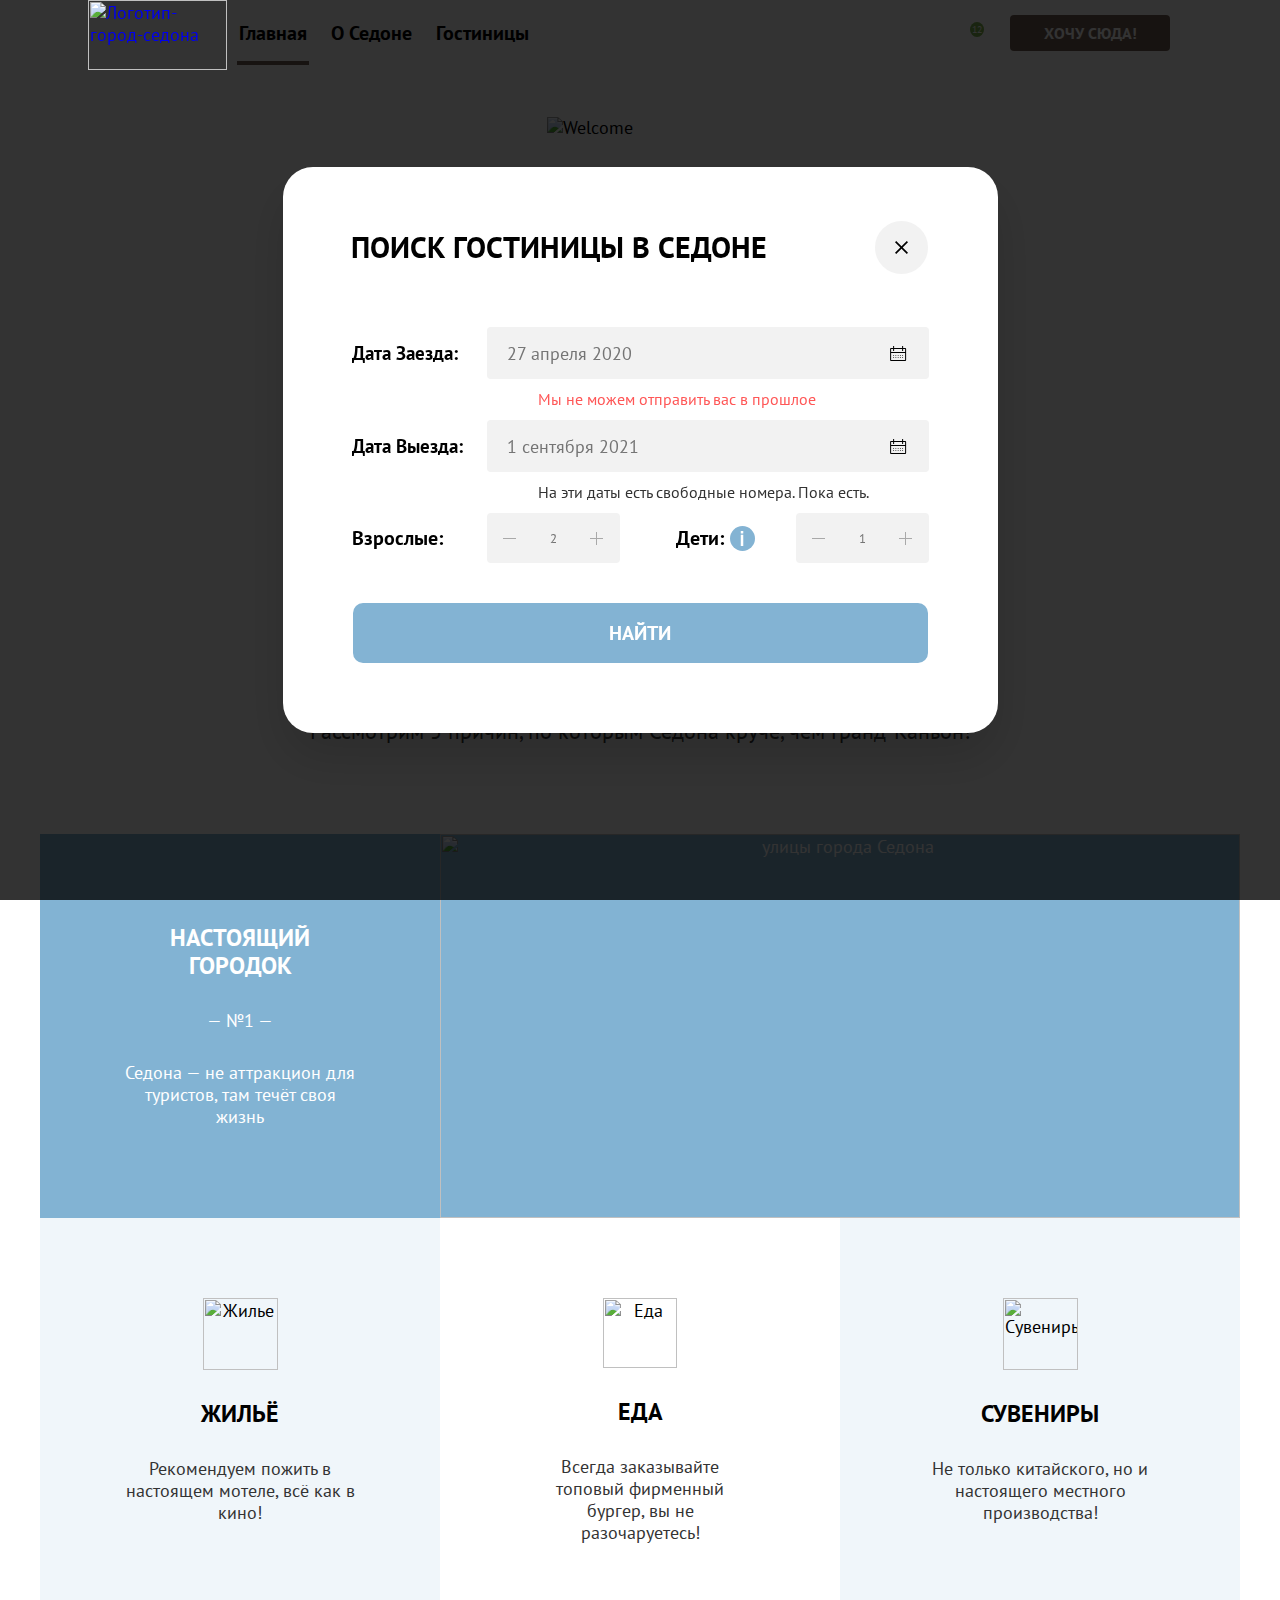
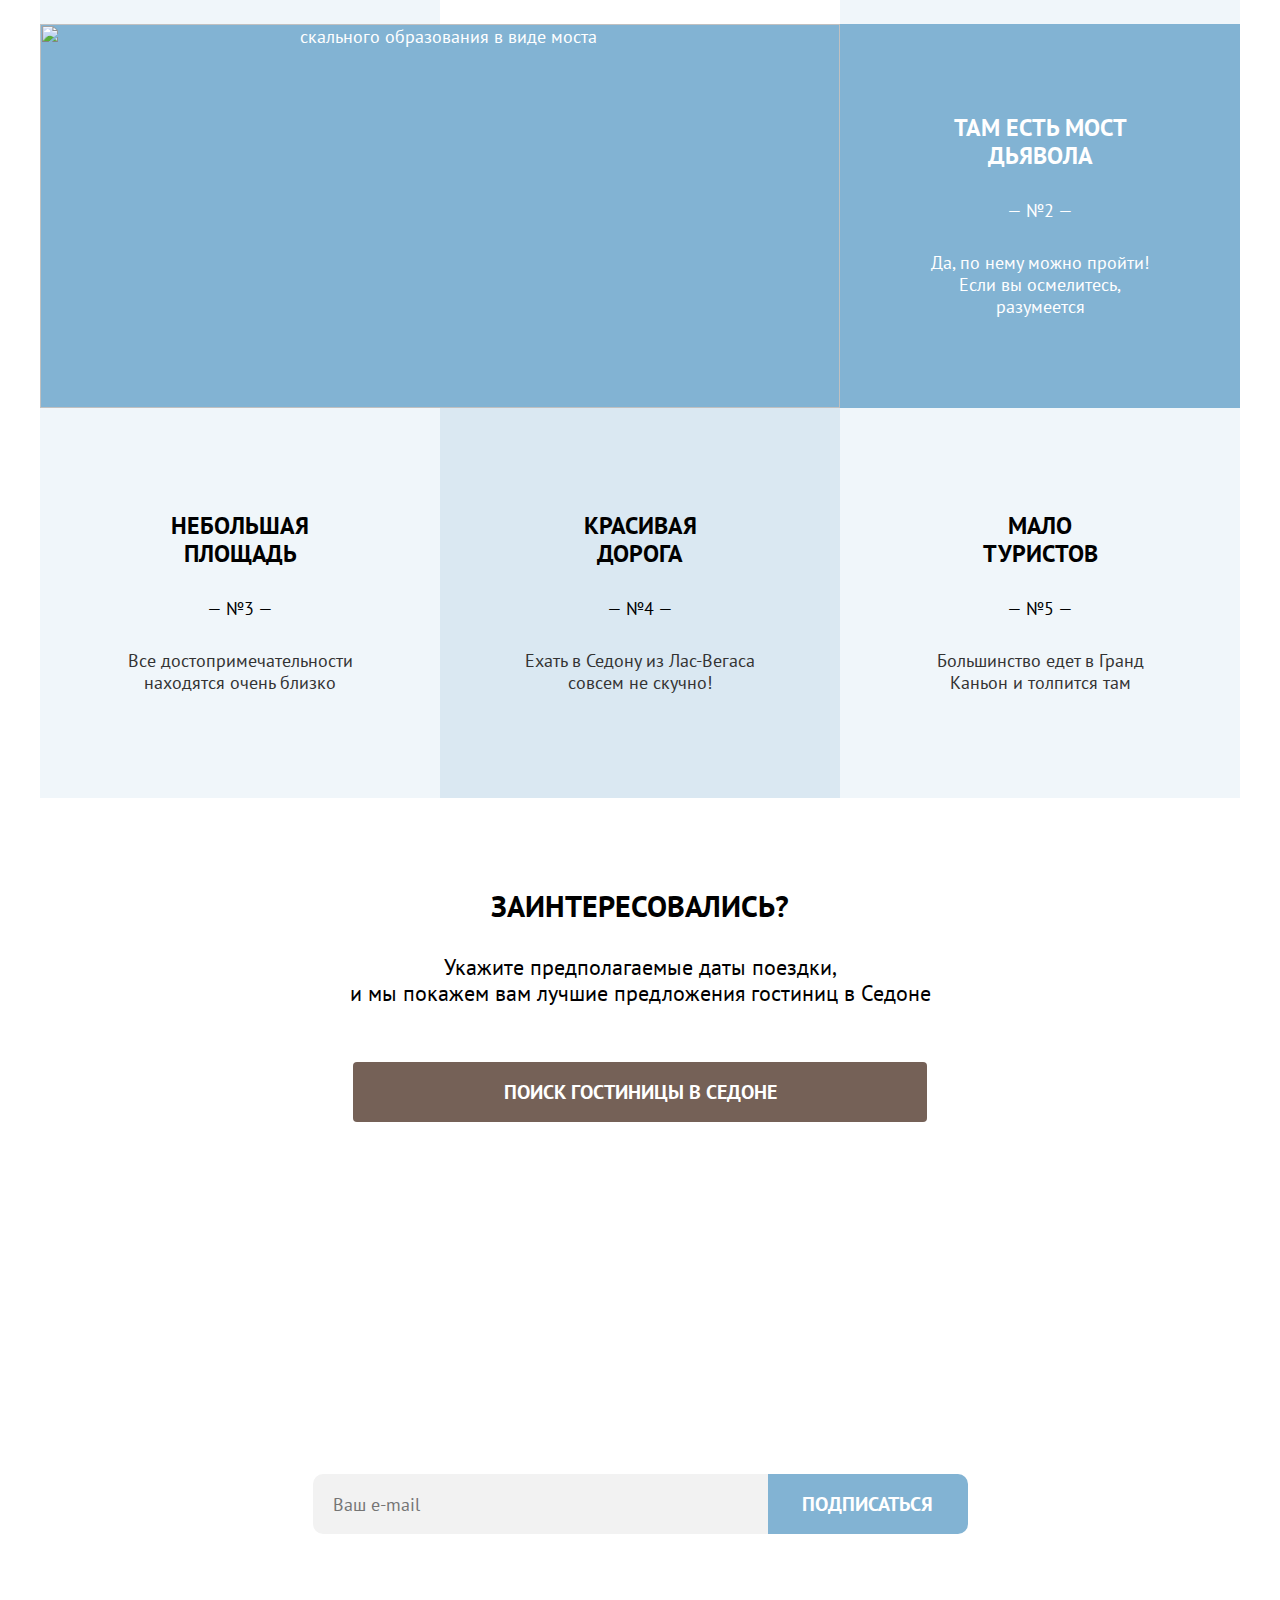
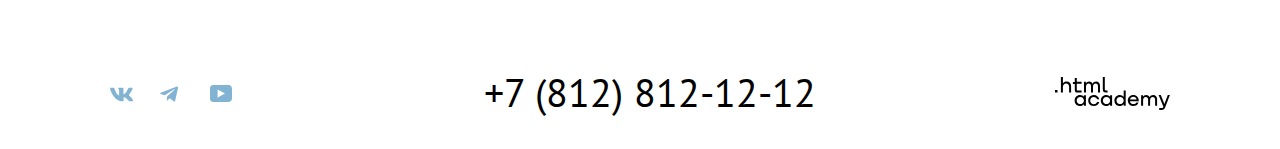
==== index.html @ 409d8d16 "moadal window" ====
<!DOCTYPE html>
<html lang="ru">

<head>
  <meta charset="utf-8">
  <title>HTML Academy: Седона</title>
  <link rel="stylesheet" href="styles/styles.css">
</head>

<body>

  <!--Шапка-->
  <header class="page-header">

    <!--Навигация-->
    <nav class="navigation">
      <div class="navigation-logo">
        <a href="index.html">
          <span class="visually-hidden">
            логотип-ссылка-на-главную
          </span>

          <!--Лого-->
          <img class="header-logo" src="images/header/logo.svg" title="Логотип-город-седона" width="139" height="70">
        </a>
      </div>
      <ul class="navigation-list">
        <li class="navigation-item">
          <a class="navigation-link navigation-link-current" href="index.html">Главная</a>
        </li>
        <li class="navigation-item">
          <a class="navigation-link" href="about.html">О Седоне</a>
        </li>
        <li class="navigation-item">
          <a class="navigation-link" href="catalog.html">Гостиницы</a>
        </li>
      </ul>
      <ul class="navigation-list navigation-user">
        <li class="navigation-item">
          <a class="navigation-link" href="#">
            <span class=" visually-hidden">Поиск</span>
          </a>
        </li>
        <li class="navigation-item">
          <a class="navigation-link" href="#">
            <span class=" visually-hidden">
              Отзыв
            </span>
            <span class="link-favorite-amount">
              12
            </span>
          </a>

        </li>
        <li>
          <a class="button button-navigation" href="#">Хочу сюда!</a>
        </li>
      </ul>
    </nav>
  </header>

  <main class="main-index main-container ">
    <div class="page-container">
      <!--Херо-->
      <div class="index-background" width="1200" height="485">

        <!--Главный заголовок-->
        <h1 class="visually-hidden">Город Седона</h1>

        <img class="main-welcome" src="images/main/hero/welcome.svg" alt="Welcome" width="187" height="45">
        <img class="main-to-the-gorgeus" src="images/main/hero/gorgeous.svg" alt="to-the-gorgeus" width="256"
          height="29">
        <img class="main-sedona" src="images/main/hero/sedona.svg" alt="sedona-becouse-the-grand-canyon-sucks!"
          width="457" height="213">
      </div>

      <!--Приемущества-->
      <section class="adventages-sedona">
        <h2 class="visually-hidden">Преимущества</h2>
        <h3 class="hero-adventages-heading">Седона — небольшой городок в Аризоне,<br>
          заслуживающий большего!</h3>
        <p class="hero-adventages-text">Рассмотрим 5 причин, по которым Седона круче, чем Гранд-Каньон!</p>
        <ol class="adventages-list">
          <li class="adventages adventages-background">
            <div class="adventages-text">
              <h3 class="adventages-title">Настоящий городок</h3>
              <span class="adventages-symbol">— №1 —</span>
              <p class="adventages-description">Седона — не аттракцион для туристов, там течёт своя жизнь</p>
            </div>
            <img class="adventages-photo" src="images/main/Adventages-real-town.jpg" title="улицы города Седона"
              width="800" height="384">
          </li>

          <!--Особенности-->
          <ul class="adventages-features-list">
            <li class="adventages-features-item">
              <img class="features-icon" src="images/main/adventages-icon/housing.svg" title="Жилье" width="75"
                height="72">
              <h3 class="features-title">Жильё</h3>
              <p class="features-description">Рекомендуем пожить в настоящем мотеле,
                всё как в кино!</p>

            </li>
            <li class="adventages-features-item">
              <img class="features-icon" src="images/main/adventages-icon/food.svg" title="Еда" width="74" height="70">
              <h3 class="features-title">Еда</h3>
              <p class="features-description">Всегда заказывайте
                топовый фирменный бургер, вы не разочаруетесь!</p>

            </li>
            <li class="adventages-features-item">
              <img class="features-icon" src="images/main/adventages-icon/souvenirs.svg" title="Сувениры" width="75"
                height="72">
              <h3 class="features-title">Сувениры</h3>
              <p class="features-description">Не только китайского,
                но и настоящего местного производства!</p>

            </li>
          </ul>

          <!--Приемущества-->
          <li class="adventages adventages-background">
            <img class="adventages-photo" src="images/main/Adventages-devil's-bridge.jpg"
              title="скального образования в виде моста" width="800" height="384">
            <div class="adventages-text">
              <h3 class="adventages-title">Там есть
                мост дьявола</h3>
              <span class="adventages-symbol">— №2 —</span>
              <p class=" adventages-description">Да, по нему можно пройти! Если вы осмелитесь, разумеется</p>
            </div>
          </li>
          <div class="adventages-black">
            <li class="adventages adventages-item">
              <h3 class="adventages-title-black">Небольшая
                площадь</h3>
              <span class=" adventages-symbol-black">— №3 —</span>
              <p class="adventages-description-black">Все достопримечательности находятся очень близко</p>
            </li>
            <li class="adventages adventages-item">
              <h3 class="adventages-title-black">Красивая<br>
                дорога</h3>
              <span class="adventages-symbol-black">— №4 —</span>
              <p class="adventages-description-black">Ехать в Седону из Лас-Вегаса совсем не скучно!</p>
            </li>
            <li class="adventages adventages-item">
              <h3 class="adventages-title-black">Мало<br>
                туристов</h3>
              <span class="adventages-symbol-black">— №5 —</span>
              <p class="adventages-description-black">Большинство едет в Гранд Каньон и толпится там</p>
            </li>
          </div>
        </ol>
      </section>

      <!--Поиск гостиницы-->
      <section class="Search-hotel">
        <h2 class="Search-hotel-title">Заинтересовались?</h2>
        <p class="Search-hotel-description">Укажите предполагаемые даты поездки,<br>
          и мы покажем вам лучшие предложения гостиниц в Седоне</p>
        <button class="button-hotel-search button">поиск гостиницы в седоне</button>
      </section>

      <!--Подписка-->
      <section class="subscription" width="1200" height="411">
        <h2 class="subscription-title">Подпишитесь на рассылку</h2>
        <p class="subscription-description">Только полезная информация и никакого спама, честное бойскаутское!</p>
        <form class="subscription-form" action="https://echo.htmlacademy.ru/" method="post">
          <label class="visually-hidden" for="subscription-email">Емеил</label>
          <input class="subscription-email" type="email" id="subscription-email" name="subscription-email"
            placeholder="Ваш e-mail">
          <button class="subscription-button" type="submit" name="submit-button"
            value="Подписаться">Подписаться</button>
        </form>
      </section>
    </div>
  </main>

  <!--Подвал-->
  <footer class="page-footer">
    <div class="footer-container">
      <div class="footer-social">
        <ul class="footer-social-list">
          <li class="footer-social-item">
            <a class="footer-social-link" href="#">
              <svg class="footer-social-ico" aria-hidden="true" focusable="false" width="24" height="15" fill="none"
                viewBox="0 0 25 15" xmlns="http://www.w3.org/2000/svg">
                <path fill-rule="evenodd" clip-rule="evenodd"
                  d="M23.4 1.4c.2-.5 0-.9-.7-.9H20c-.6 0-1 .3-1.1.7 0 0-1.3 3.2-3.2 5.3-.7.6-1 .8-1.3.8-.1 0-.4-.2-.4-.7V1.4c0-.6-.2-.9-.7-.9H9.2c-.5 0-.7.3-.7.6 0 .6 1 .8 1 2.5v3.8c0 .8-.1 1-.5 1-.9 0-3-3.2-4.3-6.9-.3-.7-.5-1-1.2-1H1c-.8 0-.9.3-.9.7 0 .7.9 4.1 4.1 8.6 2.2 3 5.3 4.7 8 4.7 1.7 0 2-.4 2-1v-2.3c0-.8 0-.9.6-.9.4 0 1 .2 2.6 1.7 1.8 1.7 2.1 2.5 3.1 2.5H23c.8 0 1.2-.4 1-1.1-.3-.7-1.1-1.8-2.3-3L20 8.5c-.4-.5-.3-.7 0-1.1 0 0 3.2-4.4 3.5-6Z"
                  fill="currentColor" />
              </svg>
              <span class="visually-hidden">Вконтакте</span>
            </a>
          </li>
          <li class="footer-social-item">
            <a class="footer-social-link" href="#">
              <svg class="footer-social-ico" aria-hidden="true" focusable="false" width="18" height="16" fill="none"
                viewBox="0 0 18 16" xmlns="http://www.w3.org/2000/svg">
                <path
                  d="M16.8.6.8 6.7c-1 .5-1 1-.2 1.4l4.1 1.2 9.5-6c.5-.2.9 0 .5.2l-7.6 7-.3 4.2c.4 0 .6-.2.8-.4l2-2 4.1 3c.8.5 1.3.3 1.5-.6L18 1.9C18.2.8 17.5.3 16.8.6Z"
                  fill="currentColor" />
              </svg>
              <span class="visually-hidden">Телеграмм</span>
            </a>
          </li>
          <li class="footer-social-item">
            <a class="footer-social-link" href="#">
              <svg class="footer-social-ico" aria-hidden="true" focusable="false" width="22" height="17" fill="none"
                viewBox="0 0 22 17" xmlns="http://www.w3.org/2000/svg">
                <path
                  d="M18.6 0H3.2C1.3 0 0 1.6 0 3.4v10c0 2 1.3 3.6 3.2 3.6h15.6c1.7 0 3.2-1.6 3.2-3.4V3.4C21.8 1.6 20.5 0 18.6 0Zm-11 12.5v-8l7.4 4-7.3 4Z"
                  fill="currentColor" />
              </svg>
              <span class="visually-hidden">Ютуб</span>
            </a>
          </li>

        </ul>
      </div>
      <div class="footer-contacts">
        <a class="footer-contacts-phone" href="tel:+78128121212">+7 (812) 812-12-12</a>
      </div>
      <a class="footer-logo" href="https://htmlacademy.ru/">
        <svg class="footer-logo-ico" aria-hidden="true" focusable="false" title="логотоип htmlacademy"
          alt="логотип html academy" width="115" height="33" viewBox="0 0 115 33" fill="none"
          xmlns="http://www.w3.org/2000/svg">
          <path
            d="M0 12.9v2.6h2.5v-2.6H0ZM11.6 4.5c-1.6 0-2.8.7-3.6 1.7h-.1V0h-2v15.5h2v-5.3c0-2.1 1.3-3.6 3.3-3.6 1.8 0 2.9 1.4 2.9 3.2v5.7h2V9.4c.1-3-1.8-4.9-4.5-4.9ZM26.6 4.8h-4.8V1.1h-2v3.8h-1.9v2h1.9v6c0 1.7 1 2.7 2.7 2.7h4.1v-2h-3.7c-.7 0-1.1-.4-1.1-1.1V6.8h4.8v-2ZM41.1 4.6c-1.6 0-2.9.8-3.5 2.1h-.1c-.6-1.2-1.8-2.1-3.4-2.1-1.4 0-2.5.8-3.1 1.8h-.1V4.8H29v10.6h2V10c0-2 1-3.5 2.6-3.5 1.5 0 2.4 1 2.4 2.6v6.3h2V9.8c0-2.4 1.4-3.3 2.6-3.3 1.5 0 2.4 1 2.4 2.6v6.3h2V8.9c.1-2.5-1.4-4.3-3.9-4.3ZM47.8 12.7c0 1.7 1 2.7 2.8 2.7h2v-2h-1.7c-.7 0-1.1-.4-1.1-1.1V0h-2v12.7ZM28.9 19.7c-.9-1.1-2.2-1.8-3.9-1.8-3.1 0-5.4 2.3-5.4 5.6s2.3 5.6 5.4 5.6c1.8 0 3-.8 3.8-1.9h.1v1.6h2V18.2h-2v1.5Zm-3.6 7.4c-2.2 0-3.6-1.6-3.6-3.6s1.4-3.6 3.6-3.6 3.6 1.6 3.6 3.6c0 1.9-1.4 3.6-3.6 3.6ZM44.2 22c-.5-2.4-2.6-4.1-5.4-4.1a5.4 5.4 0 0 0-5.6 5.6c0 3.1 2.2 5.6 5.6 5.6 2.8 0 4.9-1.8 5.4-4.2h-2.1a3.4 3.4 0 0 1-3.3 2.3c-2.2 0-3.6-1.6-3.6-3.6s1.4-3.6 3.6-3.6c1.6 0 2.8 1 3.3 2.2h2.1V22ZM55.1 19.7c-.9-1.1-2.2-1.8-3.9-1.8-3.1 0-5.4 2.3-5.4 5.6s2.3 5.6 5.4 5.6c1.8 0 3-.8 3.8-1.9h.1v1.6h2V18.2h-2v1.5Zm-3.6 7.4c-2.2 0-3.6-1.6-3.6-3.6s1.4-3.6 3.6-3.6 3.6 1.6 3.6 3.6c0 1.9-1.5 3.6-3.6 3.6ZM68.7 19.8c-.9-1.1-2.2-1.9-3.9-1.9-3.1 0-5.4 2.3-5.4 5.6s2.2 5.6 5.4 5.6c1.7 0 3-.8 3.8-1.8h.1v1.5h2V13.4h-2v6.4Zm-3.6 7.3c-2.2 0-3.6-1.6-3.6-3.6s1.4-3.6 3.6-3.6 3.6 1.6 3.6 3.6c-.1 2-1.5 3.6-3.6 3.6ZM78.3 17.9c-3.3 0-5.5 2.5-5.5 5.6 0 3 2.1 5.6 5.5 5.6 2.5 0 4.5-1.3 5.2-3.6h-2.1c-.5 1-1.6 1.6-3 1.6-1.9 0-3.3-1.3-3.4-2.9h8.8c.2-3.6-2-6.3-5.5-6.3Zm0 1.9c1.7 0 3 1 3.3 2.6h-6.5c.3-1.5 1.5-2.6 3.2-2.6ZM98.2 17.9c-1.6 0-2.9.8-3.6 2h-.1c-.6-1.2-1.8-2-3.4-2-1.4 0-2.5.7-3.1 1.8v-1.5h-1.9v10.6h2v-5.4c0-2 1-3.4 2.6-3.5 1.5 0 2.4 1 2.4 2.6v6.3h2v-5.6c0-2.4 1.4-3.3 2.6-3.3 1.5 0 2.4 1 2.4 2.6v6.3h2v-6.5c.1-2.6-1.4-4.4-3.9-4.4ZM109.4 27l-3.6-8.9h-2.2l4.8 11.6c-.3.9-.7 1.2-1.7 1.2h-2.5v2h2.5c1.8 0 2.8-.8 3.5-2.6l4.7-12.2h-2.1l-3.4 8.9Z"
            fill="currentColor" />
        </svg>
      </a>
    </div>
  </footer>

  <div class="modal-container modal-container-close">
    <div class="modal modal-search">
      <button class="modal-close-button">
        <span class="visually-hidden">Закрыть</span>
      </button>
      <section class="search-form">
        <h2 class="modal-title">Поиск гостиницы в седоне</h2>
        <form class="form-search form-search-show" action="https://echo.htmlacademy.ru" method="post">
          <p class="search-item">
            <label class="title-search" for="search-date-arrival">Дата заезда:</label>
            <input type="text" name="date-arrival" id="search-date-arrival" placeholder="27 апреля 2020">
          </p>
          <p class="error-date-arrival">Мы не можем отправить вас в прошлое</p>
          <p class="search-item">
            <label class="title-search" for="search-date-departure">Дата выезда:</label>
            <input type="text" name="date-departure" id="search-date-departure" placeholder="1 сентября 2021">
          </p>
          <p class="correct-date-arrival">На эти даты есть свободные номера. Пока есть.</p>

          <div class="quantity-items">
            <p class="quantity-item">
              <label class="title-quantity" for="quantity-field-adults">Взрослые:</label>
            <div class="button-quantity">
              <button class="minus" type="button" aria-label="Уменьшить количество взрослых"></button>

              <input class="total-quantity total-quantity-adults" type="text" name="quantity-adults"
                id="quantity-field-adults" placeholder="2">
              <button class="plus plus-adults" type="button" aria-label="Увеличить количество взрослых"></button>
            </div>
            </p>
            <p class="quantity-item">
              <span class="title-quantity title-quantity-icon">
                <label class="title-quantity quantity-children" for="quantity-field-children">Дети:</label>
                <span class="tooltip">
                  <button class="tooltip-toggle" type="button" aria-labelledby="tooltip-label">
                    <svg class="tooltip-icon" width="3" height="12" viewBox="0 0 3 12" fill="none"
                      xmlns="http://www.w3.org/2000/svg">
                      <path fill-rule="evenodd" clip-rule="evenodd"
                        d="M0.114258 0H2.11426V2H0.114258V0ZM2.11426 12H0.114258V3H2.11426V12Z" fill="currentColor" />
                    </svg>
                  </button>
                  <span class="tooltip-text" role="tooltip" id="tooltip-label">Укажите количество детей, которые будут с
                    вами, возраст которых
                    от 6
                    до 18 лет. Дети до 6 лет размещаются бесплатно.</span>
                </span>
              </span>
            <div class="button-quantity button-quantity-children">
              <button class="minus" type="button" aria-label="Уменьшить количество детей"></button>

              <input class="total-quantity" type="text" name="quantity-children" id="quantity-field-children"
                placeholder="1">
              <button class="plus" type="button" aria-label="Увеличить количество детей"></button>
            </div>
            </p>

          </div>
          <button class="search-button" type="submit">Найти</button>
        </form>
      </section>
    </div>
  </div>

</body>

</html>
---- styles/styles.css ----
@font-face {
  font-family: "PT Sans";
  font-style: normal;
  font-weight: 400;
  src: url("../fonts/ptsans-400.woff2") format("woff2");
  font-display: swap;
}

@font-face {
  font-family: "PT Sans";
  font-style: normal;
  font-weight: 700;
  src: url("../fonts/ptsans-700.woff2") format("woff2");
  font-display: swap;
}

html {
  height: 100%;
}
body {
  margin: 0;
  display: flex;
  flex-direction: column;
  min-height: 100%;
  font-family: "PT Sans", sans-serif;
  font-size: 18px;
  line-height: 22px;
  color: #333333;
  background-color: #ffffff;
}
h1 {
  margin: 0;
  padding: 0;
}
form input {
  font-family: inherit;
}
form button {
  font-family: inherit;
}
.visually-hidden {
  position: absolute;
  width: 1px;
  height: 1px;
  margin: -1px;
  padding: 0;
  border: 0;
  clip: rect(0 0 0 0);
  overflow: hidden;
}

/* Хедер */

.page-header {
  color: #000000;
  background-color: #ffffff;
}

.navigation-logo {
  display: block;
  z-index: 1;
  width: 140px;
  margin-left: 48px;
}

/*Навигация */

.navigation {
  display: flex;
  width: 1200px;
  height: 65px;
  margin: 0 auto;
  padding: 0;
}
.navigation-user {
  margin-left: auto;
  margin-right: 70px;
}

.navigation-list {
  display: flex;
  flex-wrap: wrap;
  align-items: center;
  width: 600px;
  margin: 0;
  padding: 0;
  list-style-type: none;
}
.navigation-user {
  justify-content: right;
  margin-right: 70px;
}

.navigation-user .navigation-link {
  position: relative;
  max-width: 18px;
  max-height: 18px;
}

.navigation-link:hover {
  opacity: 0.6;
}
.navigation-link .nvigaton-item:focus,
.navigation-link:active {
  opacity: 0.2;
}

.nvigaton-item {
  margin-right: auto;
}

.navigation-user .navigation-item:nth-child(1) .navigation-link {
  display: block;
  background-image: url("../images/header/search.svg");
  background-repeat: no-repeat;
  background-position: center;
  margin-right: 12px;
}
.navigation-user .navigation-item:nth-child(2) .navigation-link {
  display: block;
  position: relative;
  background-image: url("../images/header/favorite.svg");
  background-repeat: no-repeat;
  background-position: center;
  margin-right: 32px;
}

.link-favorite-amount {
  position: absolute;
  top: 8px;
  left: 16px;
  background-color: #7db54f;
  border-radius: 50%;
  font-family: "PT Sans", sans-serif;
  font-style: normal;
  font-weight: 400;
  font-size: 10px;
  line-height: 13px;
  text-align: center;
  color: #ffffff;
  padding: 1px 2px;
}

.navigation-link {
  position: relative;
  display: block;
  padding: 19px 12px;
  font-family: "PT Sans", sans-serif;
  font-size: 20px;
  line-height: 26px;
  font-weight: 700;
  text-align: center;
  color: #000000;
  background-color: #ffffff;
  text-decoration: none;
}

.navigation-link-current::before {
  position: absolute;
  width: 68px;
  left: 10px;
  right: 305px;
  top: 60px;
  height: 0px;
  border: 2px solid #756257;
  background-color: #756257;
  content: "";
}

.navigation-link-hotels-current::before {
  position: absolute;
  width: 93px;
  height: 0px;
  top: 60px;
  height: 0px;
  border: 2px solid #756257;
  background-color: #756257;
  content: "";
}

.button {
  display: inline-block;
  padding: 8px 15px;
  background-color: #756157;
  font-family: inherit;
  font-weight: 700;
  font-size: 16px;
  line-height: 20px;
  align-items: center;
  text-align: center;
  color: #ffffff;
  background-color: #000000;
  border: none;
  text-decoration: none;
  text-transform: uppercase;
  cursor: pointer;
}

.button-navigation {
  display: inline-block;
  width: 130px;
  height: 20px;
  font-family: "PT Sans", sans-serif;
  font-size: 16px;
  line-height: 20px;
  font-weight: 700;
  align-items: center;
  text-align: center;
  color: #ffffff;
  background: #756157;
  text-decoration: none;
  border-radius: 4px;
  text-transform: uppercase;
}

.button:hover {
  background: #615048;
}

.button:focus {
  background: #615048;
}

.button:active {
  color: rgba(255, 255, 255, 0.3);
  background: #756157;
}

.button:disabled {
  background: #e5e5e5;
}

.button:disabled:hover {
  background: #e5e5e5;
  outline: none;
  cursor: default;
}

/*Основная страница*/

.main-container {
  flex-grow: 1;
}

.page-container {
  width: 1200px;
  margin: 0 auto;
}

/* Промо */

.index-background {
  position: relative;
  width: 1200px;
  height: 485px;
  color: #000000;
  background-image: url("../images/main/hero/index-background.jpg");
  background-color: #ffffff;
  background-size: 100% auto;
  background-repeat: no-repeat;
  margin-bottom: 64px;
}
.index-background::after {
  position: absolute;
  width: 100%;
  height: 57px;
  background-image: url("../images/main/hero/mask-for-hero.svg");
  bottom: 0;
  background-size: cover;
  background-repeat: no-repeat;
  content: "";
}

.main-welcome {
  display: block;
  margin: 0 auto;
  padding-top: 52px;
  margin-bottom: 12px;
}

.main-to-the-gorgeus {
  display: block;
  margin: 0 auto;
  margin-bottom: 54px;
}

.main-sedona {
  display: block;
  margin: 0 auto;
  padding-bottom: 26px;
}

.adventages-sedona {
  color: #000000;
  background-color: #ffffff;
}

.hero-adventages-heading {
  font-family: "PT Sans", sans-serif;
  font-style: normal;
  font-size: 30px;
  line-height: 36px;
  font-weight: 700;
  text-align: center;
  text-transform: uppercase;
  color: #000000;
  margin: 0;
  padding-bottom: 32px;
}

.hero-adventages-text {
  font-family: "PT Sans", sans-serif;
  font-style: normal;
  font-size: 22px;
  line-height: 26px;
  font-weight: 400;
  text-align: center;
  color: #333333;
  margin: 0;
  padding-bottom: 90px;
}

/*Приемущества белый текст на голубом фоне*/

.adventages {
  display: flex;
  margin: 0;
  padding: 0;
  list-style-type: none;
}
.adventages-list {
  margin: 0;
  padding: 0;
  text-align: center;
  color: #ffffff;
}

.adventages-background {
  color: #ffffff;
  background-color: #82b3d3;
}

.adventages-text {
  padding: 90px 85px;
}

.adventages-title {
  width: 230px;
  font-family: "PT Sans", sans-serif;
  font-style: normal;
  font-size: 24px;
  line-height: 28px;
  font-weight: 700;
  text-align: center;
  text-transform: uppercase;
  color: #ffffff;
  margin: 0;
  padding-bottom: 30px;
}

.adventages-symbol {
  font-family: "PT Sans", sans-serif;
  font-style: normal;
  font-weight: 400;
  text-align: center;
  color: #ffffff;
  width: 230px;
}

.adventages-description {
  font-family: "PT Sans", sans-serif;
  font-style: normal;
  font-weight: 400;
  text-align: center;
  color: #ffffff;
  width: 230px;
  margin: 0;
  padding-top: 30px;
}

/*Особенности */

.adventages-features-list {
  display: flex;
  width: 1200px;
  text-align: center;
  color: #000000;
  margin: 0;
  padding: 0;
  list-style-type: none;
  background-color: rgba(131, 179, 211, 0.12);
}

.adventages-features-item {
  margin: 0;
  padding: 80px 85px;
}
.adventages-features-item:nth-child(2n) {
  color: #000000;
  background-color: #ffffff;
  margin: 0;
  padding: 80px 85px;
}

.features-icon {
  padding-bottom: 30px;
}

.features-title {
  font-family: "PT Sans", sans-serif;
  font-style: normal;
  width: 230px;
  height: 28px;
  margin: 0;
  font-size: 24px;
  line-height: 28px;
  font-weight: 700;
  text-align: center;
  text-transform: uppercase;
  color: #000000;
  padding-bottom: 30px;
}

.features-description {
  font-family: "PT Sans", sans-serif;
  font-style: normal;
  width: 230px;
  font-weight: 400;
  text-align: center;
  color: #333333;
  margin: 0;
  padding: 0;
}

/*приемущества черный текст на белом*/

.adventages-black {
  display: flex;
  flex-direction: row;
  margin: 0 auto;
  padding: 0;
  text-align: center;
  color: #000000;
  width: 1200px;
  background-color: rgba(131, 179, 211, 0.12);
}
.adventages-item {
  flex-direction: column;
  width: 400px;
  margin: 0;
  padding: 104px 85px;
}

.adventages-item:nth-child(2n) {
  color: #000000;
  background-color: rgba(131, 179, 211, 0.2);
  margin: 0;
  padding: 104px 85px;
}

.adventages-title-black {
  width: 230px;
  height: 56px;
  font-family: "PT Sans", sans-serif;
  font-style: normal;
  font-size: 24px;
  line-height: 28px;
  font-weight: 700;
  text-align: center;
  text-transform: uppercase;
  color: #000000;
  margin: 0;
  padding-bottom: 30px;
}
.adventages-symbol-black {
  width: 230px;
  height: 22px;
  font-family: "PT Sans", sans-serif;
  font-style: normal;
  font-weight: 400;
  text-align: center;
  color: #000000;
}

.adventages-description-black {
  width: 230px;
  font-family: "PT Sans", sans-serif;
  font-style: normal;
  font-weight: 400;
  text-align: center;
  color: #333333;
  margin: 0;
  padding-top: 30px;
}

/*Поиск гостиницы*/
.Search-hotel {
  width: 1200px;
  height: 418px;
}

.Search-hotel-title {
  font-family: "PT Sans", sans-serif;
  font-style: normal;
  font-size: 30px;
  line-height: 36px;
  font-weight: 700;
  text-align: center;
  text-transform: uppercase;
  color: #000000;
  margin: 0;
  padding-top: 90px;
  padding-bottom: 30px;
}

.Search-hotel-description {
  font-family: "PT Sans", sans-serif;
  font-style: normal;
  font-size: 22px;
  line-height: 26px;
  font-weight: 400;
  text-align: center;
  color: #000000;
  margin: 0;
  padding-bottom: 56px;
}

.button-hotel-search {
  display: block;
  margin: 0 auto;
  font-family: "PT Sans", sans-serif;
  font-style: normal;
  font-size: 20px;
  line-height: 36px;
  font-weight: 700;
  text-align: center;
  align-items: center;
  text-transform: uppercase;
  color: #ffffff;
  width: 574px;
  padding: 12px 15px;
  background: #756157;
  border-radius: 4px;
  border: none;
  margin-bottom: 92px;
  cursor: pointer;
}

/*Подписка на рассылку*/

.subscription {
  display: block;
  width: 1200px;
  height: 411px;
  margin: 0 auto;
  color: #000000;
  background-image: url("../images/main/background.jpg");
  background-color: #ffffff;
  background-size: 100% auto;
  background-repeat: no-repeat;
  padding: 0;
  margin: 0;
}

.subscription-title {
  font-family: "PT Sans", sans-serif;
  font-style: normal;
  font-size: 30px;
  line-height: 36px;
  font-weight: 700;
  text-align: center;
  text-transform: uppercase;
  color: #ffffff;
  padding-top: 94px;
  padding-bottom: 30px;
  margin: 0;
}

.subscription-description {
  width: 475px;
  font-family: "PT Sans", sans-serif;
  font-style: normal;
  font-size: 22px;
  line-height: 26px;
  font-weight: 400;
  text-align: center;
  color: #ffffff;
  margin: 0 auto;
  padding-bottom: 46px;
}

.subscription-form {
  display: block;
  margin: 0 auto;
  text-align: center;
  padding: 0;
}

.subscription-email {
  width: 600px;
  height: 21px;
  font-family: "PT Sans", sans-serif;
  font-style: normal;
  font-weight: 400;
  font-size: 18px;
  line-height: 21px;
  color: #000000;
  background: #f2f2f2;
  border-radius: 10px 0px 0px 10px;
  padding: 20px 20px 19px;
  border: none;
  background: #f2f2f2;
  margin-right: -190px;
  outline: none;
}

.subscription-button {
  font-size: 20px;
  line-height: 36px;
  font-family: "PT Sans", sans-serif;
  font-style: normal;
  font-weight: 700;
  text-align: center;
  color: #ffffff;
  text-transform: uppercase;
  width: 200px;
  height: 60px;
  background-color: #82b3d3;
  border-radius: 0px 10px 10px 0px;
  border: none;
  cursor: pointer;
}

.subscription-button:hover {
  background: #68a2ca;
}

.subscription-button:focus {
  background: #68a2ca;
}

.subscription-button:active {
  color: rgba(255, 255, 255, 0.3);
  background: #82b3d3;
}

.subscription-button:disabled {
  background: #e5e5e5;
}

.subscription-button:disabled:hover {
  background: #e5e5e5;
  outline: none;
  cursor: default;
}
/*Подвал основной страницы*/

.footer-container {
  display: flex;
  width: 1200px;
  margin: 0 auto;
}

.footer-social {
  max-width: 180px;
  margin: 0;
  padding-top: 58px;
  padding-left: 70px;
  padding-bottom: 48px;
}

.footer-contacts-phone {
  display: inline-block;
  max-width: 400px;
  margin-left: 250px;
  margin-right: 236px;
  font-family: "PT Sans", sans-serif;
  font-style: normal;
  font-size: 40px;
  line-height: 40px;
  font-weight: 400;
  text-align: center;
  text-transform: uppercase;
  color: #000000;
  text-decoration: none;
  width: 332px;
  padding-top: 45px;
  padding-bottom: 35px;
}
.footer-contacts-phone:hover {
  color: #756157;
}

.footer-contacts-phone:focus {
  color: #756157;
}

.footer-contacts-phone:active {
  color: rgba(117, 97, 87, 0.3);
}

.footer-logo {
  display: inline-block;
  width: 115px;
  height: 34px;
  margin-left: auto;
  padding-top: 50px;
  padding-bottom: 38px;
  padding-right: 70px;
  color: #000000;
}

.footer-logo-ico:hover {
  color: #756157;
}
.footer-logo-ico:focus {
  color: #756157;
}

.footer-logo-ico:active {
  color: rgba(117, 97, 87, 0.3);
}

.modal-container {
  position: fixed;
  top: 0;
  left: 0;
  display: flex;
  width: 100%;
  height: 100%;
  background-color: rgba(0, 0, 0, 0.8);
}

/* Открытие и закрытие модального окна*/

/* .modal-container-close {
  display: none;
} */

.modal {
  position: relative;
  margin: auto;
  background: #ffffff;
  box-shadow: 0px 25px 50px rgba(0, 0, 0, 0.15);
  border-radius: 30px;
}

.modal-search {
  width: 715px;
}

/*modal-close-button*/

.modal-close-button {
  position: absolute;
  padding: 0;
  top: 0;
  right: 0;
  width: 53px;
  height: 53px;
  background-color: #f2f2f2;
  border-radius: 50%;
  border: none;
  background-image: url("../images/modal/modal-close.svg");
  background-repeat: no-repeat;
  background-position: center;
  cursor: pointer;
  margin-top: 54px;
  margin-right: 70px;
}

.modal-close-button:hover {
  background-color: #e6e6e6;
}

.modal-close-button:focus {
  background-color: #e6e6e6;
  border: 3px solid #83b3d3;
}

.modal-close-button:active {
  opacity: 0.3;
}

/*modal-title*/

.modal-title {
  margin: 62px 111px 62px 68px;
  font-family: "PT Sans", sans-serif;
  font-style: normal;
  font-weight: 700;
  font-size: 30px;
  line-height: 36px;
  text-transform: uppercase;
  color: #000000;
}

/*modal-form-content*/

.search-item {
  position: relative;
  display: flex;
  justify-content: space-between;
  width: 577px;
  margin: 0 auto;
  margin-bottom: 10px;
}

.title-search {
  width: 114px;
  padding-right: 20px;
  align-self: center;
  font-family: "PT Sans", sans-serif;
  font-style: normal;
  font-weight: 700;
  font-size: 19px;
  line-height: 26px;
  text-transform: capitalize;
  color: #000000;
}

.search-item input {
  display: block;
  width: 420px;
  height: 50px;
  padding-left: 20px;
  font-family: "PT Sans", sans-serif;
  font-style: normal;
  font-weight: 400;
  font-size: 18px;
  line-height: 21px;
  align-items: center;
  color: #000000;
  border: none;
  background: #f2f2f2;
  background-image: url("../images/modal/modal-calendar.svg");
  background-repeat: no-repeat;
  background-position: center right 22px;
  border-radius: 4px;
}

.search-item input:hover {
  background-color: #ebebeb;
}

.search-item input:focus {
  background-color: transparent;
  border: 1px solid #e5e5e5;
}

.error-date-arrival {
  width: 400px;
  margin: auto 255px;
  margin-bottom: 10px;
  font-family: "PT Sans", sans-serif;
  font-style: normal;
  font-weight: 400;
  font-size: 16px;
  line-height: 21px;
  display: flex;
  align-items: flex-end;
  color: #ff5757;
}

.correct-date-arrival {
  width: 400px;
  margin: auto 255px;
  margin-bottom: 10px;
  font-family: "PT Sans", sans-serif;
  font-style: normal;
  font-weight: 400;
  font-size: 16px;
  line-height: 21px;
  align-items: flex-end;
  color: #333333;
}

.quantity-items {
  display: flex;
  width: 577px;
  margin: 0 auto;
  margin-bottom: 40px;
}

.title-quantity-icon {
  position: relative;
}

.quantity-item {
  display: flex;
  width: 135px;
  height: 50px;
  margin: 0;
}

.quantity-item:nth-child(2) {
  position: relative;
}

/*tooltip*/

.tooltip {
  position: absolute;
  margin-left: 54px;
  height: 54px;
  width: 25px;
  height: 25px;
  border-radius: 50%;
  background-color: #83b3d3;
}

.tooltip-toggle {
  border: none;
  background-color: transparent;
  padding: 0;
  margin: 0;
  display: block;
}

.tooltip-icon {
  position: absolute;
  top: 0;
  left: 0;
  bottom: 0;
  right: 0;
  margin: auto;
  width: 15px;
  height: 15px;
  color: #ffffff;
  display: block;
  margin: auto;
}

.tooltip-toggle:hover .tooltip-icon {
  color: #ffffff;
}

.tooltip-text {
  background-color: #242424;
  color: #ffffff;
  font-size: 14px;
  line-height: 17px;
  font-weight: normal;
  text-transform: none;
  padding: 5px 8px;
  border-radius: 8px;
  display: block;
  width: 160px;
  position: absolute;
  top: 100%;
  margin-bottom: 6px;
  left: 50%;
  transform: translateX(-50%);
  z-index: 1;
  display: none;
}

.tooltip-toggle:hover + .tooltip-text,
.tooltip-toggle:focus + .tooltip-text {
  display: block;
}

.tooltip-text:after {
  content: "";
  background-image: url("../images/modal/modal-corner.svg");
  width: 20px;
  height: 6px;
  position: absolute;
  bottom: 100%;
  left: 0;
  right: 0;
  margin-left: auto;
  margin-right: auto;
}

.title-quantity {
  font-family: "PT Sans";
  font-style: normal;
  font-weight: 700;
  font-size: 20px;
  line-height: 26px;
  display: flex;
  align-items: center;
  text-transform: capitalize;
  color: #000000;
}
.title-quantity-icon {
  margin-left: 56px;
  margin-right: 42px;
}

/*button quantity*/

.button-quantity {
  position: relative;
  display: flex;
  width: 133px;
  height: 50px;
  background: #f2f2f2;
  border-radius: 4px;
}

.button-quantity-children {
  margin-left: auto;
}

.button-quantity button {
  top: 0;
  left: 0;
  bottom: 0;
  right: 0;
  margin: auto;
  width: 25px;
  height: 25px;
  border: none;
  background: transparent;
  border: 3px solid transparent;
  border-radius: 4px;
  cursor: pointer;
}
.button-quantity button:hover::before {
  opacity: 1;
}
.button-quantity button:focus::before {
  border-color: #b822a2;
  outline: none;
}
.button-quantity button:active::before {
  opacity: 0.6;
}

.button-quantity input {
  display: block;
  width: 38px;
  height: 48px;
  background-color: #f2f2f2;
  text-align: center;
  border: none;
  background: transparent;
}

.minus {
  position: relative;
}

.minus::before {
  position: absolute;
  content: "";
  top: 0;
  left: 0;
  bottom: 0;
  right: 0;
  margin: auto;
  width: 13px;
  height: 1px;
  background-color: #a9a9a9;
}

.plus {
  position: relative;
}

.plus::before {
  position: absolute;
  content: "";
  top: 0;
  left: 0;
  bottom: 0;
  right: 0;
  margin: auto;
  width: 13px;
  height: 1px;
  background-color: #a9a9a9;
}

.plus::after {
  position: absolute;
  content: "";
  top: 0;
  left: 0;
  bottom: 0;
  right: 0;
  margin: auto;
  width: 13px;
  height: 1px;
  background-color: #a9a9a9;
  transform: rotate(90deg);
}

.search-button {
  display: block;
  width: 575px;
  height: 60px;
  margin: 0 auto;
  font-family: "PT Sans", sans-serif;
  font-style: normal;
  font-weight: 700;
  font-size: 20px;
  line-height: 36px;
  align-items: center;
  text-align: center;
  text-transform: uppercase;
  background: #83b3d3;
  border-radius: 10px;
  color: #ffffff;
  border-radius: 10px;
  border: none;
  cursor: pointer;
  margin-bottom: 70px;
}

.search-button:hover {
  background: #68a2ca;
}

.search-button:focus {
  background: #68a2ca;
  border: 3px solid #756257;
  border-radius: 10px;
}

.search-button:active {
  background-color: #68a2ca;
  border: 3px solid #ffffff;
  color: #ffffff;
  opacity: 0.3;
}
/*Страница Каталога*/

.filter-background {
  width: 1200px;
  height: 426px;
  margin: 0 auto;
  color: #000000;
  background-image: url("../images/catalog/filtres/filtr-catalog.jpg");
  background-color: #ffffff;
  background-size: cover;
  background-repeat: no-repeat;
}

/*Фильтр каталога*/
.inner-filters {
  display: flex;
  margin: 0;
  padding: 0;
}

.inner-filtres-title {
  font-family: "PT Sans", sans-serif;
  font-style: normal;
  width: 495px;
  height: 78px;
  margin-left: 70px;
  font-size: 60px;
  font-weight: 700;
  line-height: 78px;
  align-items: center;
  color: #ffffff;
  margin: 0;
  padding: 0;
  padding-top: 35px;
  margin-left: 70px;
}

.filtres-breadcrambs {
  display: flex;
  width: 110px;
  margin: 0;
  margin-left: 70px;
  padding: 0;
  list-style-type: none;
  margin-bottom: 40px;
  background-image: url("../images/catalog/catalog-arrow/arrow-breadcrambs.svg");
  background-repeat: no-repeat;
  background-size: 6px 8px;
  background-position: center left 22px;
}

.filtres-breadcrambs-item {
  width: 110px;
  font-family: "PT Sans", sans-serif;
  font-style: normal;
  font-size: 16px;
  line-height: 22px;
  font-weight: 400;
  color: #ffffff;
}

.Home-ico {
  padding-right: 10px;
  cursor: pointer;
}
.breadcrambs-link-hotels {
  width: 72px;
  padding-left: 10px;
  cursor: pointer;
}

.breadcrambs-link:hover {
  color: rgba(255, 255, 255, 0.6);
}

.breadcrambs-link:focus {
  color: #ffffff;
}

.breadcrambs-link:active {
  color: rgba(255, 255, 255, 0.3);
}

/*Чекбокс*/

.catalog-filter {
  display: flex;
  padding: 0;
  margin: 0;
}

.left-catalog-filter {
  display: grid;
  grid-template-columns: 150px 150px;
  gap: 70px;
  margin: 0 176px 0 70px;
}

.right-catalog-filter {
  display: grid;
  grid-template-columns: 288px 160px;
  gap: 70px;
  margin-right: 70px;
}
.catalog-filter-group {
  padding: 0;
  width: 220px;
  border: none;
}

.group-type {
  margin-right: 176px;
}

.catalog-filter-title {
  font-family: "PT Sans", sans-serif;
  font-style: normal;
  font-size: 20px;
  line-height: 26px;
  font-weight: 700;
  text-transform: capitalize;
  color: #ffffff;
  margin-bottom: 30px;
}

.catalog-filter-list {
  padding: 0;
  margin: 0;
  list-style-type: none;
}

.catalog-filter-item {
  font-family: "PT Sans", sans-serif;
  font-style: normal;
  font-weight: 400;
  margin-bottom: 15px;
  color: #ffffff;
}

.filter-item-last {
  padding: 0;
  margin: 0;
}

/*Control*/

.control {
  position: relative;
  display: block;
  margin: 0;
  padding: 0;
  font-weight: 400;
  color: #ffffff;
  padding-left: 40px;
}

/*Mark*/

.control-mark {
  position: absolute;
  top: 1px;
  left: -2px;
  width: 20px;
  height: 20px;
  border-radius: 4px;
  background: #ffffff;
}
.control-input[type="checkbox"]:checked + .control-mark {
  position: absolute;
  width: 12px;
  height: 10px;
  background-image: url("../images/catalog/filtres/cheked.svg");
  background-repeat: no-repeat;
  background-position: center left 5px;
  top: 1px;
  left: -2px;
  width: 20px;
  height: 20px;
  border-radius: 4px;
}

.control:hover .control-mark {
  background: rgba(255, 255, 255, 0.6);
  border-radius: 4px;
}

.control-input:focus + .control-mark {
  background: rgba(255, 255, 255, 0.6);
  outline: 3px solid #83b3d3;
}

.control-input:disabled + .control-mark {
  background: #ffffff;
}

/*probe*/
.control-radio {
  position: relative;
  display: block;
  margin: 0;
  padding: 0;
  font-weight: 400;
  color: #ffffff;
  padding-left: 40px;
}

.control-mark-radio {
  position: absolute;
  top: 1px;
  left: -2px;
  width: 20px;
  height: 20px;
  border-radius: 50%;
  background: #ffffff;
}
.control-input-radio[type="radio"]:checked + .control-mark-radio {
  position: absolute;
  width: 12px;
  height: 10px;
  background-image: url("../images/catalog/filtres/Ellipse-chaked.svg");
  background-repeat: no-repeat;
  background-position: center center;
  top: 1px;
  left: -2px;
  width: 20px;
  height: 20px;
}

.control-radio:hover .control-mark-radio {
  background: rgba(255, 255, 255, 0.6);
}

.control-input-radio:focus + .control-mark-radio {
  background: rgba(255, 255, 255, 0.6);
  outline: 3px solid #83b3d3;
}

.control-inpu-radio:disabled + .control-mark-radio {
  background: #ffffff;
}

/*Label*/

.control-label {
  width: 62px;
  font-weight: 400;
}

.catalog-filter-price {
  padding: 0;
  margin: 0;
  width: 288px;
  height: 148px;
  border: none;
}

.filter-price-title {
  font-family: "PT Sans", sans-serif;
  font-style: normal;
  font-weight: 700;
  font-size: 20px;
  line-height: 26px;
  text-transform: capitalize;
  color: #ffffff;
  padding-inline: 0;
  border: none;
}

/*Range*/

.range-scale {
  position: relative;
  height: 4px;
  margin-top: 32px;
  border: 4px;
  background-color: rgba(255, 255, 255, 0.3);
}

.range-bar {
  position: absolute;
  height: 4px;
  background-color: #ffffff;
}

.range-toggle {
  position: absolute;
  width: 20px;
  height: 20px;
  background: #ffffff;
  border: none;
  border-radius: 5px;
  cursor: pointer;
}

.range-toggle:hover {
  background: #ffffff;
  box-shadow: 0px 4px 10px rgba(0, 0, 0, 0.25);
  border-radius: 5px;
}

.range-toggle:focus {
  background: #ffffff;
  border: 3px solid #83b3d3;
  box-shadow: 0px 4px 10px rgba(0, 0, 0, 0.25);
  border-radius: 5px;
  outline: none;
}

.range-toggle:active {
  background: #ffffff;
  border: 2px solid #83b3d3;
  box-shadow: 0px 7px 15px rgba(0, 0, 0, 0.4);
  border-radius: 5px;
}

.toggle-min {
  top: -8px;
  left: 0;
}

.toggle-max {
  top: -8px;
  right: -10px;
}

/*range input*/

.range-wrapper-inputs {
  display: flex;
  justify-content: center;
  margin-top: 34px;
}

.catalog-filter-label {
  position: relative;
  color: #ffffff;
  display: flex;
}
.input-left:hover,
.input-right:hover {
  opacity: 0.6;
}
.input-left:focus,
.input-right:focus {
  outline: none;
  box-shadow: 0px 0px 0px 3px #81b3d2;
  z-index: 1;
}

.input-left:active,
.input-right:active {
  background: #756257;
}

.range-input {
  width: 122px;
  padding: 14px 0 14px;
  font: inherit;
  color: #ffffff;
  background-color: transparent;
  border: 2px solid #ffffff;
  appearance: textfield;
}

.input-left {
  border-radius: 4px 0 0 4px;
  padding-left: 17px;
}

.input-right {
  border-radius: 0 4px 4px 0;
  padding-left: 17px;
}

.input-title-left {
  position: absolute;
  right: 10px;
  bottom: 18px;
  opacity: 0.3;
}
.input-title-right {
  position: absolute;
  right: 10px;
  bottom: 18px;
  opacity: 0.3;
}

.range-input::-webkit-outer-spin-button,
.range-input::-webkit-inner-spin-button {
  appearance: none;
  margin: 0;
}

.filter-buttons {
  display: flex;
  flex-direction: column;
  justify-content: center;
}

.catalog-filter-button {
  display: inline-block;
  width: 160px;
  font-family: "PT Sans", sans-serif;
  font-style: normal;
  font-size: 16px;
  line-height: 20px;
  font-weight: 700;
  text-align: center;
  text-transform: uppercase;
  color: #ffffff;
  background-color: #82b3d3;
  height: 48px;
  border-radius: 4px;
  padding: 15px 15px;
  margin-top: 60px;
  margin-bottom: 5px;
}

.catalog-filter-button:hover {
  background: #68a2ca;
}

.catalog-filter-button:focus {
  background: #68a2ca;
}

.catalog-filter-button:active {
  background: #82b3d3;
  color: rgba(255, 255, 255, 0.3);
}

.catalog-filter-buttonn:disabled {
  background: #e5e5e5;
}

.catalog-filter-button:disabled:hover {
  background: #e5e5e5;
  outline: none;
  cursor: default;
}

.button-reset {
  width: 160px;
  padding: 5px 30px;
  border: 0;
  margin-top: 15px;
  /*прозрачный фон кнопки для "Сбросить"*/
  background-color: rgba(28, 28, 28, 0);
  font-family: "PT Sans", sans-serif;
  font-style: normal;
  font-size: 16px;
  line-height: 20px;
  font-weight: 400;
  text-align: center;
  color: #ffffff;
  cursor: pointer;
}

.button-reset:hover {
  color: #ffffff;
  opacity: 0.6;
}

.button-reset:focus {
  color: #ffffff;
  border: 3px solid #83b3d3;
  border-radius: 4px;
}

.button-reset:active {
  color: #ffffff;
  opacity: 0.3;
}

/*Гостиниц найдено*/
.result-filtres {
  display: flex;
  flex-direction: column;
  margin: 0;
  padding: 0;
}

.result-filtres-sort-icon {
  width: 160px;
  margin: 0;
  padding: 50px 70px 56px;
}
.result-filtres-sort {
  display: flex;
  list-style-type: none;
}

.result-amont-found-hotels {
  width: 338px;
  font-family: "PT Sans", sans-serif;
  font-style: normal;
  font-size: 30px;
  line-height: 36px;
  font-weight: 700;
  text-align: center;
  text-transform: uppercase;
  color: #000000;
  padding: 58px 192px 66px 72px;
  margin: 0;
}

.select-control {
  font-family: "PT Sans", sans-serif;
  font-style: normal;
  font-weight: 400;
  font-size: 18px;
  line-height: 21px;
  width: 290px;
  height: 50px;
  border: 2px solid #e5e5e5;
  border-radius: 4px;
  margin-top: 50px;
  margin-right: 78px;
  padding: 14px 97px 14px 20px;
  cursor: pointer;
  appearance: none;
  background-image: url("../images/catalog/catalog-arrow/list-arrow\ .svg");
  background-repeat: no-repeat;
  background-size: 12px 8px;
  background-position: center right 20px;
}

.select-control:hover {
  border: 2px solid #82b3d3;
}

.select-control:focus {
  outline: none;
  border: 2px solid #68a2ca;
}

.select-control:active {
  outline: none;
  border: 2px solid #3f5e72;
}

.select-control:disabled {
  background: #e5e5e5;
  color: rgba(0, 0, 0, 0.3);
}

.select-control:disabled:hover {
  background: #e5e5e5;
  outline: none;
  cursor: default;
}

.card-grid-togle {
  display: flex;
  align-items: center;
  justify-content: center;
  width: 48px;
  height: 48px;
  border: 2px solid #e5e5e5;
  border-radius: 4px;
  margin-right: 8px;
  margin-top: 50px;
  background: #ffffff;
}

.card-grid-togle-current {
  outline: none;
  border: 2px solid #000000;
}

.card-grid-togle:hover {
  border: 2px solid #000000;
}
.card-grid-togle:focus {
  outline: none;
  border: 2px solid #68a2ca;
}
.card-grid-togle:active {
  border: 2px solid #000000;
}

/*Карточки отелей*/

.hotel-card-list {
  display: grid;
  grid-template-columns: repeat(3, 340px);
  padding: 0;
  margin: 0;
  margin-bottom: 66px;
  margin-left: 70px;
  gap: 20px;
}

.hotel-card {
  display: grid;
  grid-template-columns: repeat(2, 140px);
  gap: 16px;
}
.hotel-card-link {
  grid-column: 1 / -1;
  text-decoration: none;
}

.hotel-card-image {
  object-fit: contain;
  margin-bottom: 16px;
}

.hotel-card-title {
  font-family: "PT Sans", sans-serif;
  font-style: normal;
  font-size: 24px;
  line-height: 28px;
  font-weight: 700;
  color: #000000;
  margin: 0;
}

.hotel-card-type {
  grid-column: 1 / 2;
  grid-row: 2 / 3;
  width: 140px;
  font-family: "PT Sans", sans-serif;
  font-style: normal;
  font-weight: 400;
  color: #333333;
  padding: 0;
  margin: 0;
}

.hotel-card-price {
  grid-column: 2 / 3;
  grid-row: 2 / 3;
  width: 140px;
  height: 22px;
  font-family: "PT Sans", sans-serif;
  font-style: normal;
  color: #333333;
}

.hotel-card-button-more {
  grid-column: 1 / 2;
  grid-row: 3 / 4;
  font-family: "PT Sans", sans-serif;
  font-style: normal;
  font-size: 16px;
  line-height: 20px;
  font-weight: 700;
  text-align: center;
  text-decoration: none;
  text-transform: uppercase;
  color: #ffffff;
  background: #756157;
  border-radius: 4px;
}

.button-favorites {
  width: 140px;
  height: 37px;
  font-family: "PT Sans", sans-serif;
  font-style: normal;
  font-size: 16px;
  line-height: 20px;
  font-weight: 700;
  text-align: center;
  text-transform: uppercase;
  color: #ffffff;
  background-color: #82b3d3;
  border-radius: 4px;
  margin-right: 20px;
}

.button-favorites:hover {
  background: #68a2ca;
}

.button-favorites:focus {
  background: #68a2ca;
}

.button-favorites:active {
  background: #82b3d3;
  color: rgba(255, 255, 255, 0.3);
}

.button:disabled {
  background: #e5e5e5;
}

.button:disabled:hover {
  background: #e5e5e5;
  outline: none;
  cursor: default;
}

.favorites-current {
  width: 140px;
  height: 37px;
  font-family: "PT Sans", sans-serif;
  font-style: normal;
  font-size: 16px;
  line-height: 20px;
  font-weight: 700;
  text-align: center;
  text-transform: uppercase;
  color: #ffffff;
  background-color: #7db54f;
  border-radius: 4px;
}
.hotel-one-stars {
  grid-column: -3 /-2;
  background-image: url("../images/catalog/hotel-cards/Stars-Rating.svg");
  background-size: 18px;
  background-repeat: space;
  width: 35px;
  align-self: center;
  padding: 10px 0px;
}
.hotel-two-stars {
  grid-column: -3 /-2;
  background-image: url("../images/catalog/hotel-cards/Stars-Rating.svg");
  background-size: 18px;
  background-repeat: space;
  width: 42px;
  align-self: center;
  padding: 10px 0px;
}
.hotel-three-stars {
  grid-column: -3 /-2;
  background-image: url("../images/catalog/hotel-cards/Stars-Rating.svg");
  background-size: 18px;
  background-repeat: space;
  width: 66px;
  align-self: center;
  padding: 10px 0px;
}
.hotel-four-stars {
  grid-column: -3 /-2;
  background-image: url("../images/catalog/hotel-cards/Stars-Rating.svg");
  background-size: 18px;
  background-repeat: space;
  width: 89px;
  align-self: center;
  padding: 10px 0px;
}
.hotel-five-stars {
  grid-column: -3 /-2;
  background-image: url("../images/catalog/hotel-cards/Stars-Rating.svg");
  background-size: 18px;
  background-repeat: space;
  width: 35px;
  align-self: center;
  padding: 10px 0px;
}

.hotel-card-rate {
  grid-column: -2 /-1;
  display: inline-block;
  width: 100px;
  height: 21px;
  font-family: "PT Sans", sans-serif;
  font-style: normal;
  font-size: 16px;
  line-height: 20px;
  font-weight: 400;
  text-align: center;
  text-transform: uppercase;
  color: #333333;
  background-color: #f2f2f2;
  padding: 8px 20px;
  border-radius: 4px;
}

/*Дивидер*/

.divider-6 {
  margin: 0 auto;
  width: 1055px;
  top: 1097px;
  left: 1128px;
  border: 1px solid #e6e6e6;
  transform: rotate(180deg);
}

/* Пагинация и количество отелей на странице*/

.pagination-info {
  display: flex;
  margin: 0 auto;
  width: 1056px;
  padding-bottom: 25px;
  padding-top: 30px;
}

.pagination {
  display: flex;
  width: 400px;
  margin: 0;
  padding: 0;
  list-style-type: none;
}

.pagination-item {
  width: 60px;
  height: 60px;
  margin-right: 8px;
}

.pagination-link {
  display: block;
  font-family: "PT Sans", sans-serif;
  font-style: normal;
  font-size: 20px;
  line-height: 36px;
  font-weight: 700;
  align-items: center;
  text-align: center;
  color: #ffffff;
  text-transform: uppercase;
  background-color: #82b3d3;
  border-radius: 4px;
  cursor: pointer;
}

.pagination-current {
  background-color: #f2f2f2;
  color: #000000;
}
.pagination-link:hover {
  background: #68a2ca;
}

.pagination-link:focus {
  background: #68a2ca;
}

.pagination-link:active {
  background: #82b3d3;
  color: rgba(255, 255, 255, 0.3);
}

.amount-cards {
  font-family: "PT Sans", sans-serif;
  font-style: normal;
  font-weight: 400;
  width: 175px;
  height: 22px;
  margin-left: auto;
  margin-right: 51px;
  color: #333333;
  padding-top: 30px;
}

.select-amount-cards {
  width: 10px;
  height: 21px;
  font-family: "PT Sans", sans-serif;
  font-style: normal;
  font-weight: 400;
  width: 160px;
  height: 48px;
  margin-top: 18px;
  margin-right: 70px;
  padding: 14px 130px 14px 20px;
  cursor: pointer;
  appearance: none;
  background-image: url("../images/catalog/catalog-arrow/list-arrow\ .svg");
  background-repeat: no-repeat;
  background-size: 12px 8px;
  background-position: center right 20px;
  border: 2px solid #e5e5e5;
  border-radius: 4px;
  outline: none;
}

.select-amount-cards:hover {
  border: 2px solid #82b3d3;
}

.select-amount-cards:focus {
  outline: none;
  border: 2px solid #68a2ca;
}

.select-amount-cards:active {
  outline: none;
  border: 2px solid #3f5e72;
}

.select-amount-cards:disabled {
  background: #e5e5e5;
  color: rgba(0, 0, 0, 0.3);
}

.select-amount-cards:disabled:hover {
  background: #e5e5e5;
  outline: none;
  cursor: default;
}

/*подписка на странице каталога*/

.inner-subscription {
  display: block;
  width: 1200px;
  height: 411px;
  margin: 0 auto;
  color: #000000;
  background-color: #ffffff;
  background-size: 100% auto;
  background-repeat: no-repeat;
  padding: 0;
  margin: 0;
}

.inner-subscription-title {
  font-family: "PT Sans", sans-serif;
  font-style: normal;
  font-size: 30px;
  line-height: 36px;
  font-weight: 700;
  text-align: center;
  text-transform: uppercase;
  color: #000000;
  margin: 0;
  padding-top: 94px;
  padding-bottom: 30px;
}

.inner-subscription-description {
  width: 475px;
  height: 52px;
  font-family: "PT Sans", sans-serif;
  font-style: normal;
  font-size: 22px;
  line-height: 26px;
  font-weight: 400;
  text-align: center;
  color: #000000;
  margin: 0 auto;
  padding-bottom: 46px;
}

.inner-subscription-form {
  display: block;
  margin: 0 auto;
  text-align: center;
  align-content: center;

  padding: 0;
}

.inner-subscription-email {
  width: 600px;
  height: 20px;
  font-family: "PT Sans", sans-serif;
  font-style: normal;
  font-weight: 400;
  font-size: 18px;
  line-height: 21px;
  color: #000000;
  background: #f2f2f2;
  border-radius: 10px 0px 0px 10px;
  padding: 20px 20px 20px;
  border: none;
  background: #f2f2f2;
  margin-right: -190px;
  outline: none;
}

/*Подвал*/

.footer-social-item {
  width: 24px;
  height: 16px;
  margin-right: 26px;
}
.footer-social-ico {
  color: #83b3d3;
}
.footer-social-ico:hover {
  color: #68a2ca;
}

.footer-social-ico:focus {
  color: #68a2ca;
  outline: none;
}

.footer-social-ico:active {
  color: rgba(104, 162, 202, 0.3);
}

.footer-social-ico:disabled:hover {
  background: #e5e5e5;
  outline: none;
  cursor: default;
}
.footer-social-item:nth-child(3n) {
  margin-right: 0;
}

.footer-social-list {
  display: flex;
  flex-wrap: wrap;
  padding: 0;
  margin: 0;
  list-style-type: none;
}
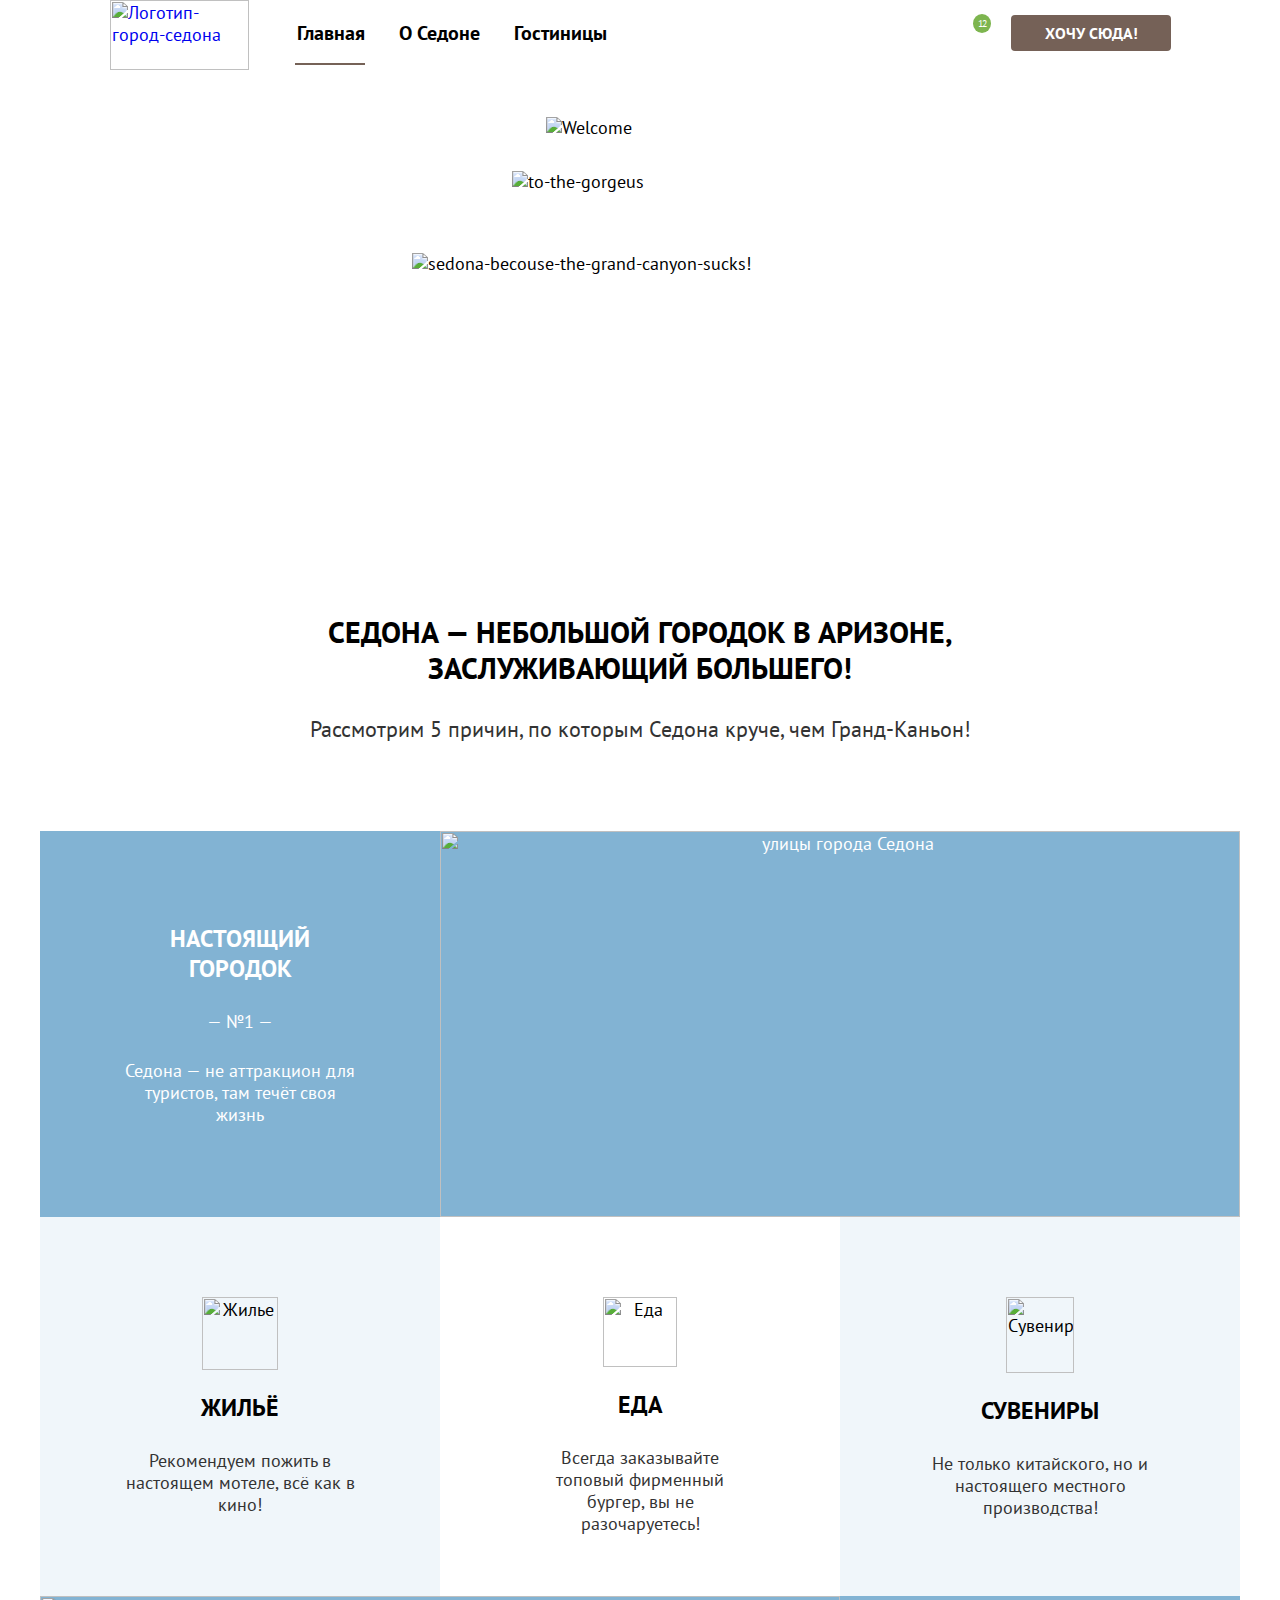
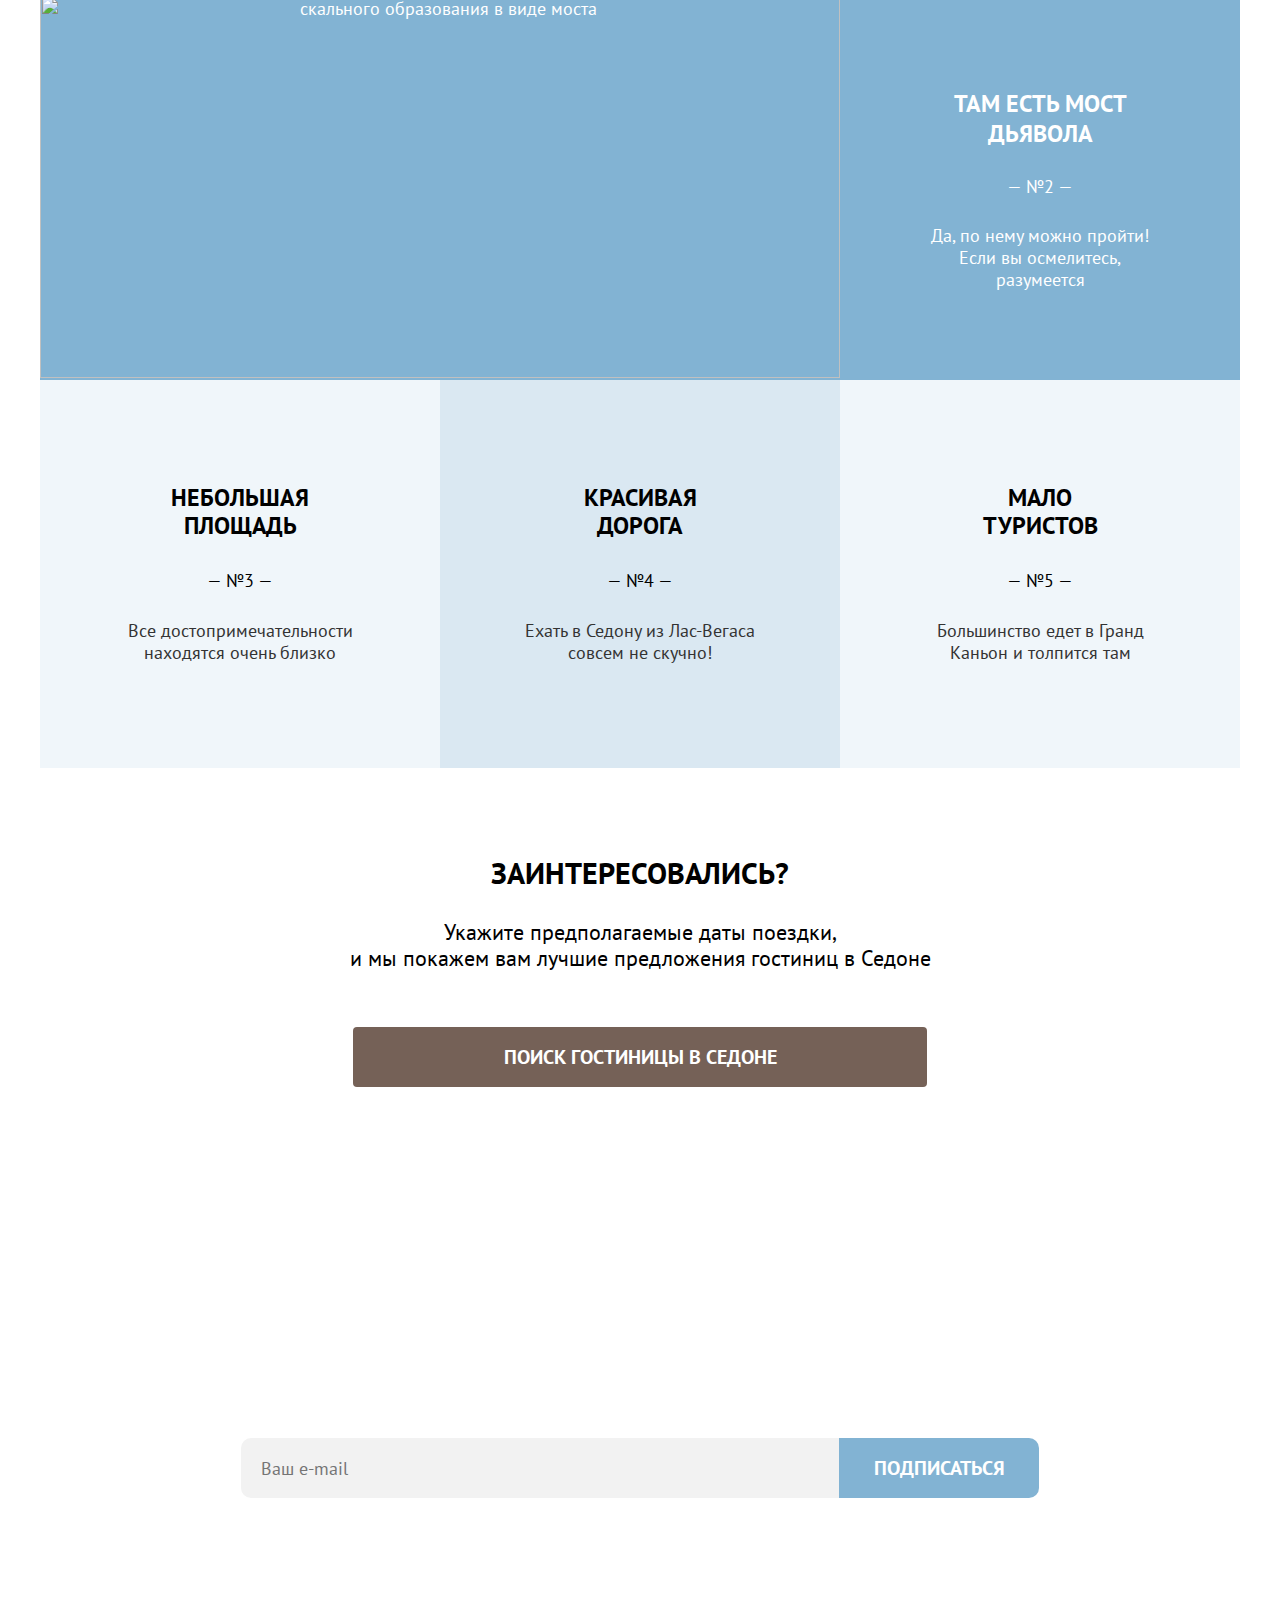
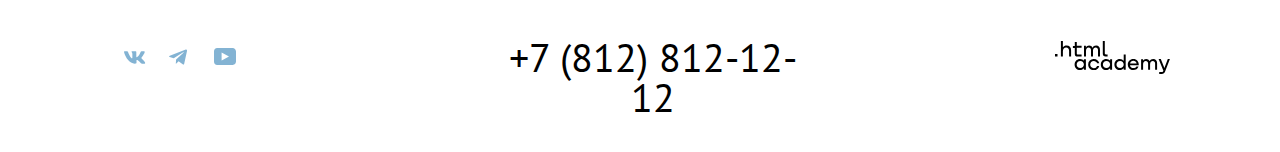
==== commit 6ab4c3f3: "PP first oage done" ====
--- a/index.html
+++ b/index.html
@@ -5,6 +5,7 @@
   <meta charset="utf-8">
   <title>HTML Academy: Седона</title>
   <link rel="stylesheet" href="styles/styles.css">
+  <link rel="icon" href="../1934689-sedona-34/images/favico.ico/favicon.ico"> <!-- 32×32 -->
 </head>
 
 <body>
@@ -43,12 +44,13 @@
         </li>
         <li class="navigation-item">
           <a class="navigation-link" href="#">
-            <span class=" visually-hidden">
-              Отзыв
-            </span>
             <span class="link-favorite-amount">
               12
             </span>
+            <span class=" visually-hidden">
+              Нравится
+            </span>
+
           </a>
 
         </li>
@@ -67,7 +69,7 @@
         <!--Главный заголовок-->
         <h1 class="visually-hidden">Город Седона</h1>
 
-        <img class="main-welcome" src="images/main/hero/welcome.svg" alt="Welcome" width="187" height="45">
+        <img class="main-welcome" src="images/main/hero/welcome.svg" alt="Welcome" width="188" height="46">
         <img class="main-to-the-gorgeus" src="images/main/hero/gorgeous.svg" alt="to-the-gorgeus" width="256"
           height="29">
         <img class="main-sedona" src="images/main/hero/sedona.svg" alt="sedona-becouse-the-grand-canyon-sucks!"
@@ -88,14 +90,14 @@
               <p class="adventages-description">Седона — не аттракцион для туристов, там течёт своя жизнь</p>
             </div>
             <img class="adventages-photo" src="images/main/Adventages-real-town.jpg" title="улицы города Седона"
-              width="800" height="384">
+              width="800" height="386">
           </li>
 
           <!--Особенности-->
           <ul class="adventages-features-list">
             <li class="adventages-features-item">
-              <img class="features-icon" src="images/main/adventages-icon/housing.svg" title="Жилье" width="75"
-                height="72">
+              <img class="features-icon" src="images/main/adventages-icon/housing.svg" title="Жилье" width="76"
+                height="73">
               <h3 class="features-title">Жильё</h3>
               <p class="features-description">Рекомендуем пожить в настоящем мотеле,
                 всё как в кино!</p>
@@ -109,8 +111,8 @@
 
             </li>
             <li class="adventages-features-item">
-              <img class="features-icon" src="images/main/adventages-icon/souvenirs.svg" title="Сувениры" width="75"
-                height="72">
+              <img class="features-icon" src="images/main/adventages-icon/souvenirs.svg" title="Сувениры" width="68s"
+                height="76">
               <h3 class="features-title">Сувениры</h3>
               <p class="features-description">Не только китайского,
                 но и настоящего местного производства!</p>
@@ -121,7 +123,7 @@
           <!--Приемущества-->
           <li class="adventages adventages-background">
             <img class="adventages-photo" src="images/main/Adventages-devil's-bridge.jpg"
-              title="скального образования в виде моста" width="800" height="384">
+              title="скального образования в виде моста" width="800" height="382">
             <div class="adventages-text">
               <h3 class="adventages-title">Там есть
                 мост дьявола</h3>
@@ -182,7 +184,7 @@
         <ul class="footer-social-list">
           <li class="footer-social-item">
             <a class="footer-social-link" href="#">
-              <svg class="footer-social-ico" aria-hidden="true" focusable="false" width="24" height="15" fill="none"
+              <svg class="footer-social-ico" aria-hidden="true" focusable="false" width="22" height="15" fill="none"
                 viewBox="0 0 25 15" xmlns="http://www.w3.org/2000/svg">
                 <path fill-rule="evenodd" clip-rule="evenodd"
                   d="M23.4 1.4c.2-.5 0-.9-.7-.9H20c-.6 0-1 .3-1.1.7 0 0-1.3 3.2-3.2 5.3-.7.6-1 .8-1.3.8-.1 0-.4-.2-.4-.7V1.4c0-.6-.2-.9-.7-.9H9.2c-.5 0-.7.3-.7.6 0 .6 1 .8 1 2.5v3.8c0 .8-.1 1-.5 1-.9 0-3-3.2-4.3-6.9-.3-.7-.5-1-1.2-1H1c-.8 0-.9.3-.9.7 0 .7.9 4.1 4.1 8.6 2.2 3 5.3 4.7 8 4.7 1.7 0 2-.4 2-1v-2.3c0-.8 0-.9.6-.9.4 0 1 .2 2.6 1.7 1.8 1.7 2.1 2.5 3.1 2.5H23c.8 0 1.2-.4 1-1.1-.3-.7-1.1-1.8-2.3-3L20 8.5c-.4-.5-.3-.7 0-1.1 0 0 3.2-4.4 3.5-6Z"
@@ -241,12 +243,14 @@
         <form class="form-search form-search-show" action="https://echo.htmlacademy.ru" method="post">
           <p class="search-item">
             <label class="title-search" for="search-date-arrival">Дата заезда:</label>
-            <input type="text" name="date-arrival" id="search-date-arrival" placeholder="27 апреля 2020">
+            <input type="text" name="date-arrival" id="search-date-arrival" placeholder="Укажите дату"
+              value="1 сентября 2022">
           </p>
           <p class="error-date-arrival">Мы не можем отправить вас в прошлое</p>
           <p class="search-item">
             <label class="title-search" for="search-date-departure">Дата выезда:</label>
-            <input type="text" name="date-departure" id="search-date-departure" placeholder="1 сентября 2021">
+            <input type="text" name="date-departure" id="search-date-departure" placeholder="Укажите дату"
+              value="1 сентября 2022">
           </p>
           <p class="correct-date-arrival">На эти даты есть свободные номера. Пока есть.</p>
 
--- a/styles/styles.css
+++ b/styles/styles.css
@@ -60,7 +60,7 @@
   display: block;
   z-index: 1;
   width: 140px;
-  margin-left: 48px;
+  margin-left: 70px;
 }
 
 /*Навигация */
@@ -83,16 +83,16 @@
   align-items: center;
   width: 600px;
   margin: 0;
+  margin-left: 36px;
   padding: 0;
   list-style-type: none;
 }
 .navigation-user {
   justify-content: right;
-  margin-right: 70px;
+  margin-right: 58px;
 }
 
 .navigation-user .navigation-link {
-  position: relative;
   max-width: 18px;
   max-height: 18px;
 }
@@ -114,7 +114,7 @@
   background-image: url("../images/header/search.svg");
   background-repeat: no-repeat;
   background-position: center;
-  margin-right: 12px;
+  margin-right: 8px;
 }
 .navigation-user .navigation-item:nth-child(2) .navigation-link {
   display: block;
@@ -122,13 +122,11 @@
   background-image: url("../images/header/favorite.svg");
   background-repeat: no-repeat;
   background-position: center;
-  margin-right: 32px;
+  margin-right: 25px;
 }
 
 .link-favorite-amount {
   position: absolute;
-  top: 8px;
-  left: 16px;
   background-color: #7db54f;
   border-radius: 50%;
   font-family: "PT Sans", sans-serif;
@@ -137,14 +135,18 @@
   font-size: 10px;
   line-height: 13px;
   text-align: center;
-  color: #ffffff;
-  padding: 1px 2px;
+  left: 21px;
+  color: #ffffff;
+  padding: 3px 5px;
+  letter-spacing: -0.1em;
+  margin-top: -19px;
 }
 
 .navigation-link {
   position: relative;
   display: block;
   padding: 19px 12px;
+  padding-right: 22px;
   font-family: "PT Sans", sans-serif;
   font-size: 20px;
   line-height: 26px;
@@ -160,9 +162,9 @@
   width: 68px;
   left: 10px;
   right: 305px;
-  top: 60px;
+  top: 62px;
   height: 0px;
-  border: 2px solid #756257;
+  border: 1px solid #756257;
   background-color: #756257;
   content: "";
 }
@@ -211,6 +213,7 @@
   text-decoration: none;
   border-radius: 4px;
   text-transform: uppercase;
+  margin-right: 11px;
 }
 
 .button:hover {
@@ -266,7 +269,7 @@
   height: 57px;
   background-image: url("../images/main/hero/mask-for-hero.svg");
   bottom: 0;
-  background-size: cover;
+  background-size: contain;
   background-repeat: no-repeat;
   content: "";
 }
@@ -275,13 +278,13 @@
   display: block;
   margin: 0 auto;
   padding-top: 52px;
-  margin-bottom: 12px;
+  margin-bottom: 8px;
 }
 
 .main-to-the-gorgeus {
   display: block;
   margin: 0 auto;
-  margin-bottom: 54px;
+  margin-bottom: 53px;
 }
 
 .main-sedona {
@@ -312,7 +315,7 @@
   font-family: "PT Sans", sans-serif;
   font-style: normal;
   font-size: 22px;
-  line-height: 26px;
+  line-height: 23px;
   font-weight: 400;
   text-align: center;
   color: #333333;
@@ -341,7 +344,7 @@
 }
 
 .adventages-text {
-  padding: 90px 85px;
+  padding: 89px 85px;
 }
 
 .adventages-title {
@@ -349,13 +352,14 @@
   font-family: "PT Sans", sans-serif;
   font-style: normal;
   font-size: 24px;
-  line-height: 28px;
+  line-height: 30px;
   font-weight: 700;
   text-align: center;
   text-transform: uppercase;
   color: #ffffff;
   margin: 0;
-  padding-bottom: 30px;
+  padding-top: 4px;
+  padding-bottom: 27px;
 }
 
 .adventages-symbol {
@@ -375,7 +379,7 @@
   color: #ffffff;
   width: 230px;
   margin: 0;
-  padding-top: 30px;
+  padding-top: 27px;
 }
 
 /*Особенности */
@@ -403,7 +407,7 @@
 }
 
 .features-icon {
-  padding-bottom: 30px;
+  padding-bottom: 24px;
 }
 
 .features-title {
@@ -418,13 +422,14 @@
   text-align: center;
   text-transform: uppercase;
   color: #000000;
-  padding-bottom: 30px;
+  padding-bottom: 28px;
 }
 
 .features-description {
   font-family: "PT Sans", sans-serif;
   font-style: normal;
   width: 230px;
+  height: 63px;
   font-weight: 400;
   text-align: center;
   color: #333333;
@@ -490,13 +495,13 @@
   text-align: center;
   color: #333333;
   margin: 0;
-  padding-top: 30px;
+  padding-top: 28px;
 }
 
 /*Поиск гостиницы*/
 .Search-hotel {
   width: 1200px;
-  height: 418px;
+  height: 414px;
 }
 
 .Search-hotel-title {
@@ -509,8 +514,8 @@
   text-transform: uppercase;
   color: #000000;
   margin: 0;
-  padding-top: 90px;
-  padding-bottom: 30px;
+  padding-top: 87px;
+  padding-bottom: 28px;
 }
 
 .Search-hotel-description {
@@ -542,7 +547,7 @@
   background: #756157;
   border-radius: 4px;
   border: none;
-  margin-bottom: 92px;
+  margin-bottom: 90px;
   cursor: pointer;
 }
 
@@ -572,7 +577,7 @@
   text-transform: uppercase;
   color: #ffffff;
   padding-top: 94px;
-  padding-bottom: 30px;
+  padding-bottom: 28px;
   margin: 0;
 }
 
@@ -610,7 +615,7 @@
   padding: 20px 20px 19px;
   border: none;
   background: #f2f2f2;
-  margin-right: -190px;
+  margin-right: -47px;
   outline: none;
 }
 
@@ -629,6 +634,7 @@
   border-radius: 0px 10px 10px 0px;
   border: none;
   cursor: pointer;
+  padding: 0;
 }
 
 .subscription-button:hover {
@@ -657,15 +663,14 @@
 
 .footer-container {
   display: flex;
-  width: 1200px;
+  width: 1209px;
   margin: 0 auto;
 }
 
 .footer-social {
-  max-width: 180px;
-  margin: 0;
-  padding-top: 58px;
-  padding-left: 70px;
+  width: 198px;
+  padding-top: 55px;
+  padding-left: 88px;
   padding-bottom: 48px;
 }
 
@@ -683,8 +688,8 @@
   text-transform: uppercase;
   color: #000000;
   text-decoration: none;
-  width: 332px;
-  padding-top: 45px;
+  width: 331px;
+  padding-top: 44px;
   padding-bottom: 35px;
 }
 .footer-contacts-phone:hover {
@@ -704,9 +709,9 @@
   width: 115px;
   height: 34px;
   margin-left: auto;
-  padding-top: 50px;
+  padding-top: 48px;
   padding-bottom: 38px;
-  padding-right: 70px;
+  padding-right: 75px;
   color: #000000;
 }
 
@@ -733,9 +738,9 @@
 
 /* Открытие и закрытие модального окна*/
 
-/* .modal-container-close {
+.modal-container-close {
   display: none;
-} */
+}
 
 .modal {
   position: relative;
@@ -807,7 +812,7 @@
 }
 
 .title-search {
-  width: 114px;
+  width: 130px;
   padding-right: 20px;
   align-self: center;
   font-family: "PT Sans", sans-serif;
@@ -823,7 +828,8 @@
   display: block;
   width: 420px;
   height: 50px;
-  padding-left: 20px;
+  padding-left: 19px;
+  padding-right: 42px;
   font-family: "PT Sans", sans-serif;
   font-style: normal;
   font-weight: 400;
@@ -835,18 +841,25 @@
   background: #f2f2f2;
   background-image: url("../images/modal/modal-calendar.svg");
   background-repeat: no-repeat;
-  background-position: center right 22px;
+  background-position: center right 19px;
+  border: 3px solid transparent;
   border-radius: 4px;
 }
 
 .search-item input:hover {
-  background-color: #ebebeb;
+  background-color: #e6e6e6;
 }
 
 .search-item input:focus {
-  background-color: transparent;
-  border: 1px solid #e5e5e5;
-}
+  border-color: #83b3d3;
+  outline: none;
+}
+
+.search-item input:focus:not(:placeholder-shown) {
+  border-color: #000000;
+}
+
+/* Скрыты по умолчанию ошибка и корректный водд */
 
 .error-date-arrival {
   width: 400px;
@@ -860,6 +873,7 @@
   display: flex;
   align-items: flex-end;
   color: #ff5757;
+  visibility: hidden;
 }
 
 .correct-date-arrival {
@@ -873,6 +887,7 @@
   line-height: 21px;
   align-items: flex-end;
   color: #333333;
+  visibility: hidden;
 }
 
 .quantity-items {
@@ -1017,16 +1032,18 @@
   border: 3px solid transparent;
   border-radius: 4px;
   cursor: pointer;
-}
-.button-quantity button:hover::before {
+  opacity: 0.3;
+}
+.button-quantity button:hover {
   opacity: 1;
 }
-.button-quantity button:focus::before {
-  border-color: #b822a2;
+.button-quantity button:focus {
+  border-color: #83b3d3;
   outline: none;
 }
-.button-quantity button:active::before {
-  opacity: 0.6;
+.button-quantity button:active {
+  border-color: transparent;
+  opacity: 0.2;
 }
 
 .button-quantity input {
@@ -1580,6 +1597,8 @@
   font-weight: 400;
   text-align: center;
   color: #ffffff;
+  border: 3px solid transparent;
+  border-radius: 4px;
   cursor: pointer;
 }
 
@@ -1590,12 +1609,11 @@
 
 .button-reset:focus {
   color: #ffffff;
-  border: 3px solid #83b3d3;
-  border-radius: 4px;
 }
 
 .button-reset:active {
   color: #ffffff;
+  border-color: #83b3d3;
   opacity: 0.3;
 }
 
@@ -2098,9 +2116,9 @@
 /*Подвал*/
 
 .footer-social-item {
-  width: 24px;
+  width: 22px;
   height: 16px;
-  margin-right: 26px;
+  margin-right: 23px;
 }
 .footer-social-ico {
   color: #83b3d3;
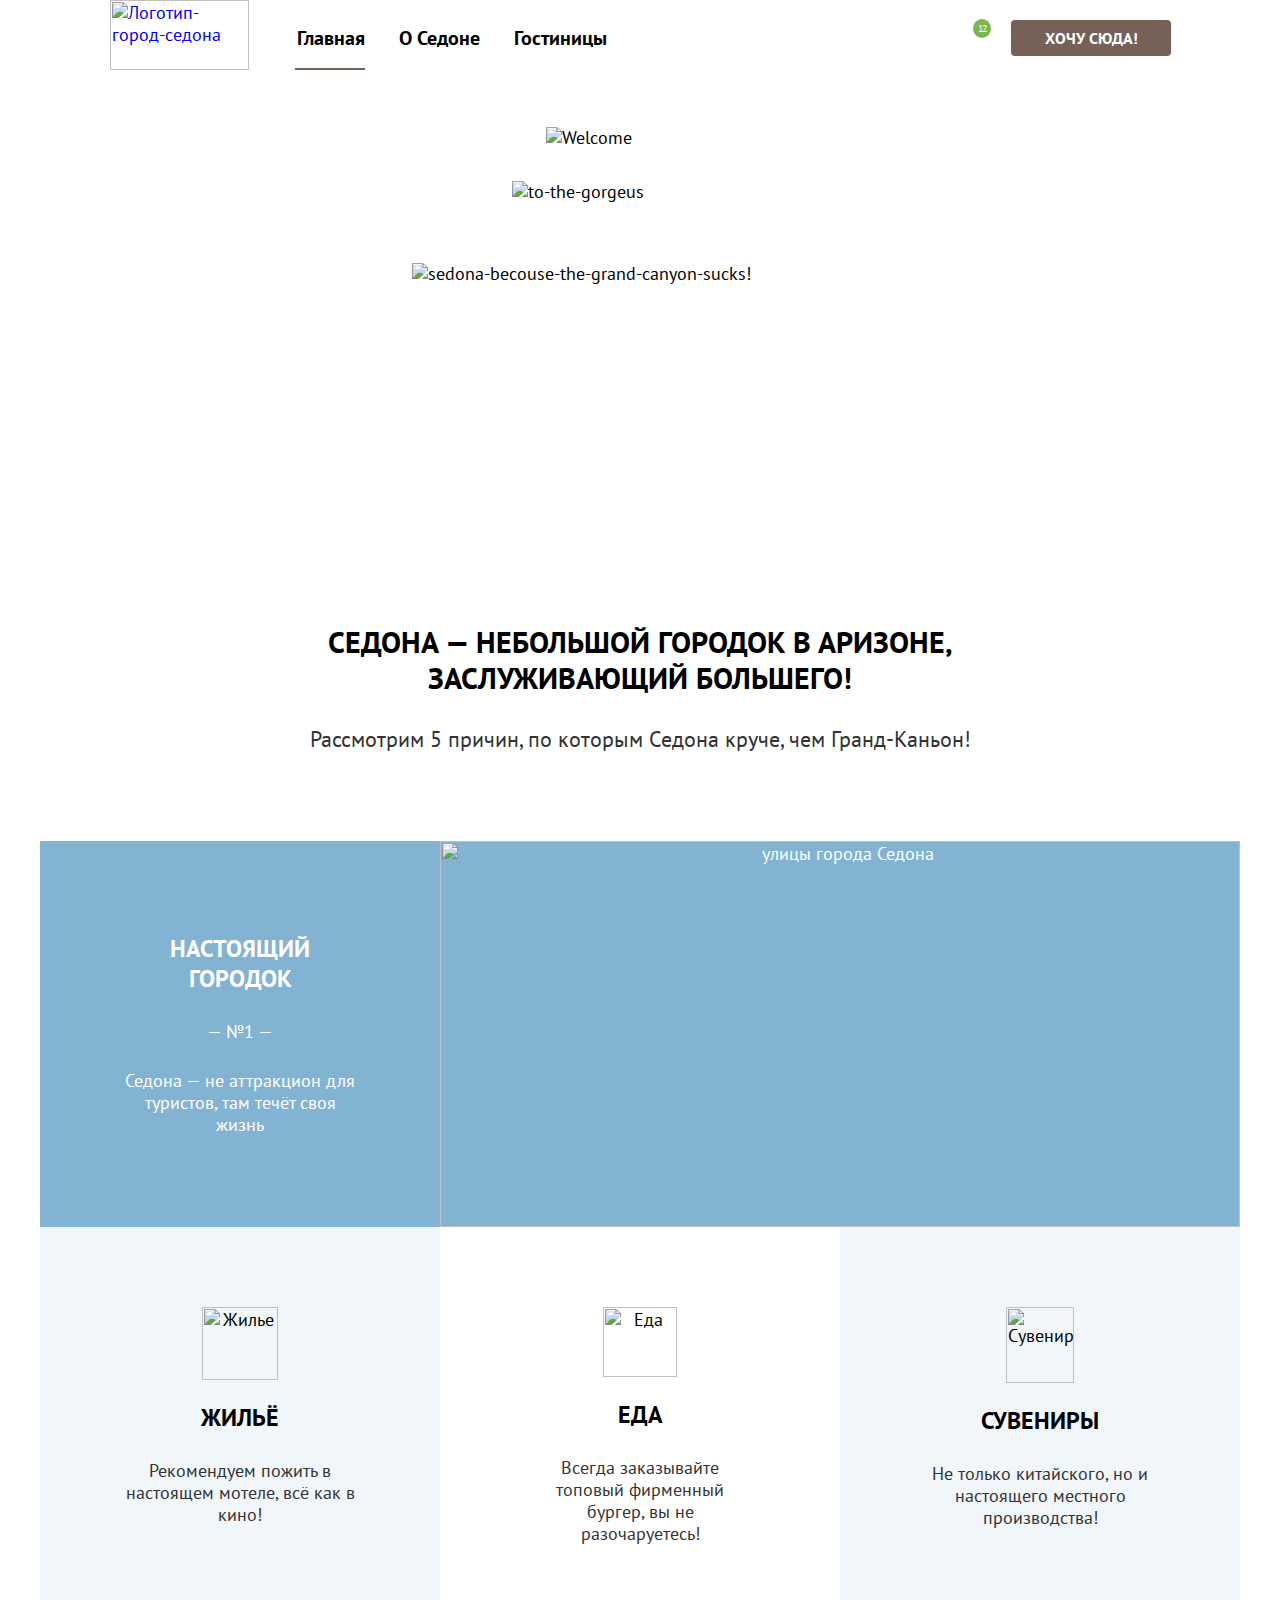
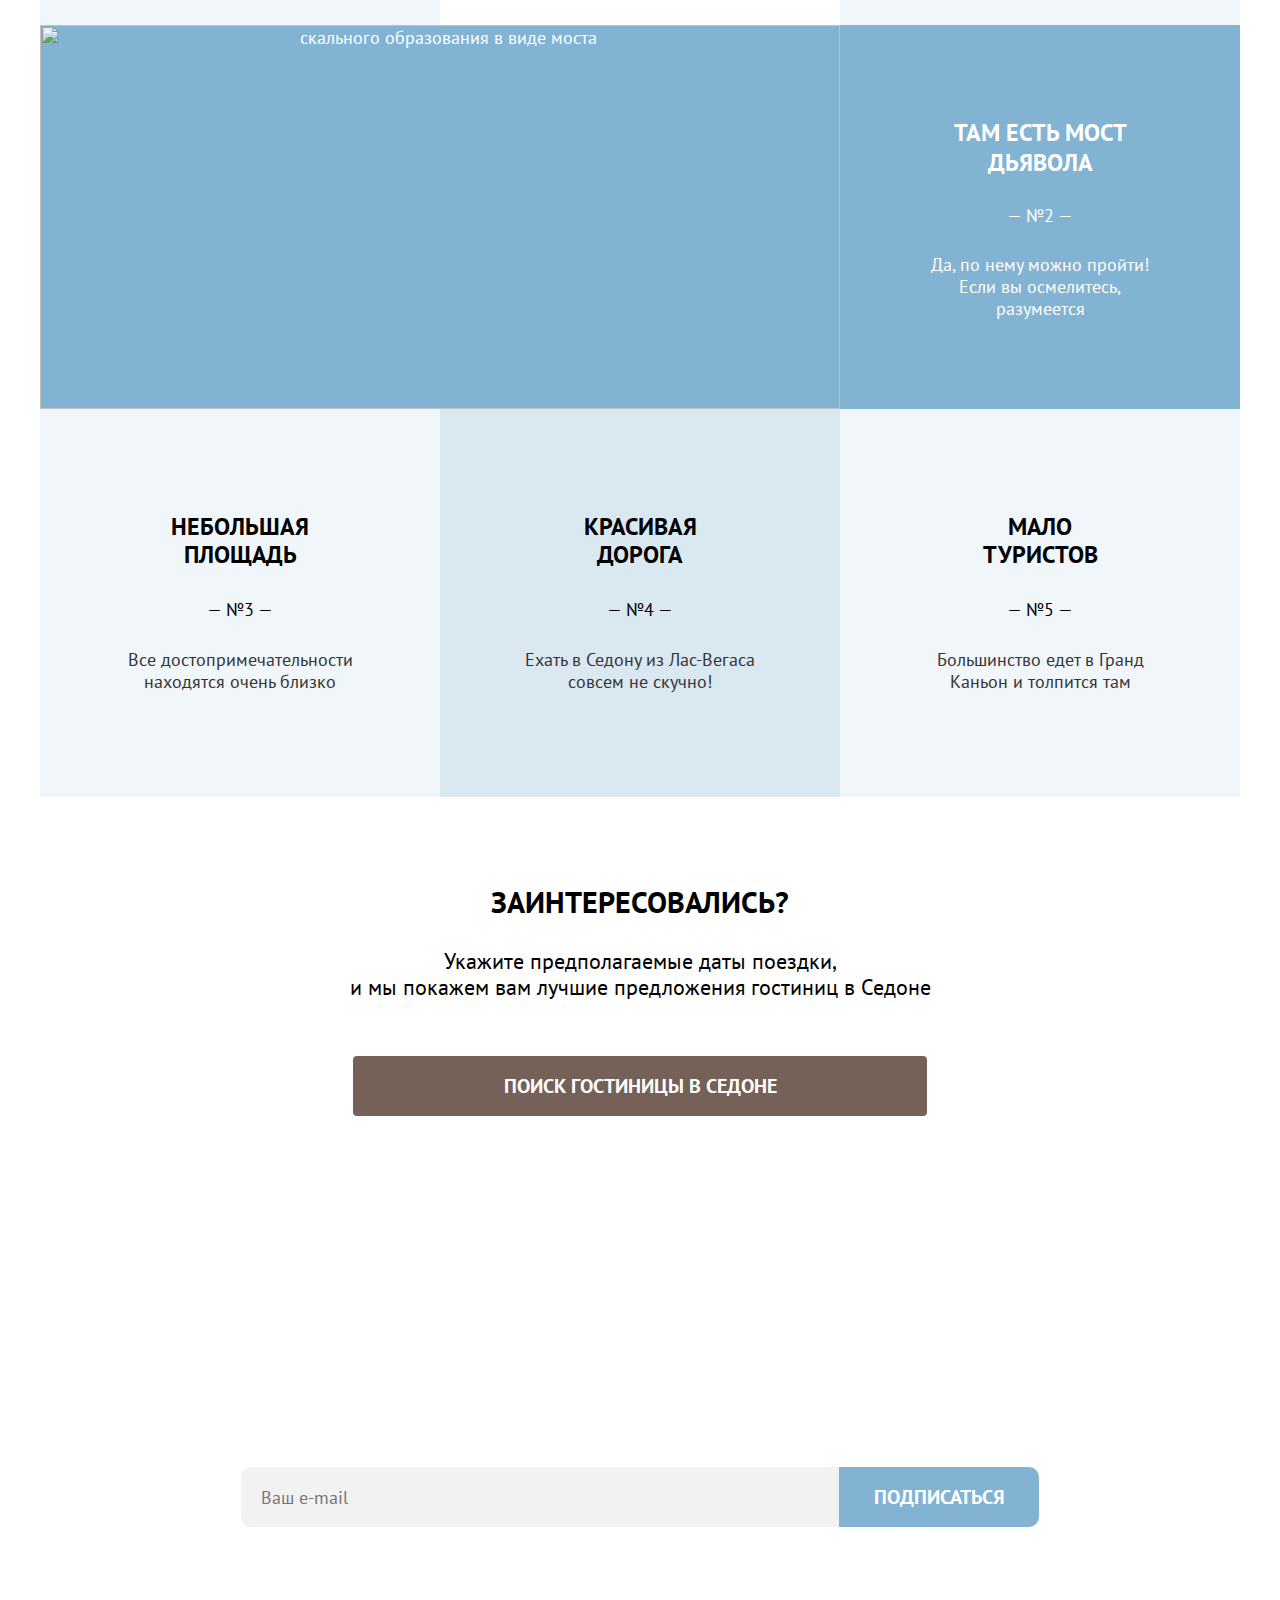
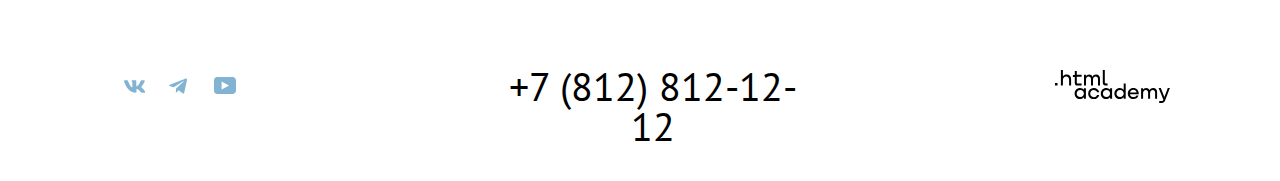
==== commit f311b618: "make PP and validator" ====
--- a/index.html
+++ b/index.html
@@ -50,9 +50,7 @@
             <span class=" visually-hidden">
               Нравится
             </span>
-
           </a>
-
         </li>
         <li>
           <a class="button button-navigation" href="#">Хочу сюда!</a>
@@ -63,10 +61,13 @@
 
   <main class="main-index main-container ">
     <div class="page-container">
+
       <!--Херо-->
+
       <div class="index-background" width="1200" height="485">
 
         <!--Главный заголовок-->
+
         <h1 class="visually-hidden">Город Седона</h1>
 
         <img class="main-welcome" src="images/main/hero/welcome.svg" alt="Welcome" width="188" height="46">
@@ -94,14 +95,15 @@
           </li>
 
           <!--Особенности-->
+
           <ul class="adventages-features-list">
             <li class="adventages-features-item">
               <img class="features-icon" src="images/main/adventages-icon/housing.svg" title="Жилье" width="76"
                 height="73">
               <h3 class="features-title">Жильё</h3>
               <p class="features-description">Рекомендуем пожить в настоящем мотеле,
-                всё как в кино!</p>
-
+                всё как в кино!
+              </p>
             </li>
             <li class="adventages-features-item">
               <img class="features-icon" src="images/main/adventages-icon/food.svg" title="Еда" width="74" height="70">
@@ -115,15 +117,16 @@
                 height="76">
               <h3 class="features-title">Сувениры</h3>
               <p class="features-description">Не только китайского,
-                но и настоящего местного производства!</p>
-
+                но и настоящего местного производства!
+              </p>
             </li>
           </ul>
 
           <!--Приемущества-->
+
           <li class="adventages adventages-background">
             <img class="adventages-photo" src="images/main/Adventages-devil's-bridge.jpg"
-              title="скального образования в виде моста" width="800" height="382">
+              title="скального образования в виде моста" width="800" height="384">
             <div class="adventages-text">
               <h3 class="adventages-title">Там есть
                 мост дьявола</h3>
@@ -155,6 +158,7 @@
       </section>
 
       <!--Поиск гостиницы-->
+
       <section class="Search-hotel">
         <h2 class="Search-hotel-title">Заинтересовались?</h2>
         <p class="Search-hotel-description">Укажите предполагаемые даты поездки,<br>
@@ -163,6 +167,7 @@
       </section>
 
       <!--Подписка-->
+
       <section class="subscription" width="1200" height="411">
         <h2 class="subscription-title">Подпишитесь на рассылку</h2>
         <p class="subscription-description">Только полезная информация и никакого спама, честное бойскаутское!</p>
@@ -178,6 +183,7 @@
   </main>
 
   <!--Подвал-->
+
   <footer class="page-footer">
     <div class="footer-container">
       <div class="footer-social">
@@ -232,6 +238,8 @@
       </a>
     </div>
   </footer>
+
+  <!--Modal window-->
 
   <div class="modal-container modal-container-close">
     <div class="modal modal-search">
@@ -289,7 +297,6 @@
                 placeholder="1">
               <button class="plus" type="button" aria-label="Увеличить количество детей"></button>
             </div>
-            </p>
 
           </div>
           <button class="search-button" type="submit">Найти</button>
--- a/styles/styles.css
+++ b/styles/styles.css
@@ -1,3 +1,10 @@
+/*
+* Prefixed by https://autoprefixer.github.io
+* PostCSS: v8.4.14,
+* Autoprefixer: v10.4.7
+* Browsers: last 4 version
+*/
+
 @font-face {
   font-family: "PT Sans";
   font-style: normal;
@@ -19,7 +26,12 @@
 }
 body {
   margin: 0;
-  display: flex;
+  display: -webkit-box;
+  display: -ms-flexbox;
+  display: flex;
+  -webkit-box-orient: vertical;
+  -webkit-box-direction: normal;
+  -ms-flex-direction: column;
   flex-direction: column;
   min-height: 100%;
   font-family: "PT Sans", sans-serif;
@@ -66,9 +78,11 @@
 /*Навигация */
 
 .navigation {
+  display: -webkit-box;
+  display: -ms-flexbox;
   display: flex;
   width: 1200px;
-  height: 65px;
+  min-height: 65px;
   margin: 0 auto;
   padding: 0;
 }
@@ -78,8 +92,13 @@
 }
 
 .navigation-list {
-  display: flex;
+  display: -webkit-box;
+  display: -ms-flexbox;
+  display: flex;
+  -ms-flex-wrap: wrap;
   flex-wrap: wrap;
+  -webkit-box-align: center;
+  -ms-flex-align: center;
   align-items: center;
   width: 600px;
   margin: 0;
@@ -88,6 +107,8 @@
   list-style-type: none;
 }
 .navigation-user {
+  -webkit-box-pack: right;
+  -ms-flex-pack: right;
   justify-content: right;
   margin-right: 58px;
 }
@@ -116,6 +137,7 @@
   background-position: center;
   margin-right: 8px;
 }
+
 .navigation-user .navigation-item:nth-child(2) .navigation-link {
   display: block;
   position: relative;
@@ -171,11 +193,10 @@
 
 .navigation-link-hotels-current::before {
   position: absolute;
-  width: 93px;
+  width: 91px;
+  top: 63px;
   height: 0px;
-  top: 60px;
-  height: 0px;
-  border: 2px solid #756257;
+  border: 1px solid #756257;
   background-color: #756257;
   content: "";
 }
@@ -188,6 +209,8 @@
   font-weight: 700;
   font-size: 16px;
   line-height: 20px;
+  -webkit-box-align: center;
+  -ms-flex-align: center;
   align-items: center;
   text-align: center;
   color: #ffffff;
@@ -206,6 +229,8 @@
   font-size: 16px;
   line-height: 20px;
   font-weight: 700;
+  -webkit-box-align: center;
+  -ms-flex-align: center;
   align-items: center;
   text-align: center;
   color: #ffffff;
@@ -242,6 +267,8 @@
 /*Основная страница*/
 
 .main-container {
+  -webkit-box-flex: 1;
+  -ms-flex-positive: 1;
   flex-grow: 1;
 }
 
@@ -326,11 +353,14 @@
 /*Приемущества белый текст на голубом фоне*/
 
 .adventages {
+  display: -webkit-box;
+  display: -ms-flexbox;
   display: flex;
   margin: 0;
   padding: 0;
   list-style-type: none;
 }
+
 .adventages-list {
   margin: 0;
   padding: 0;
@@ -385,7 +415,10 @@
 /*Особенности */
 
 .adventages-features-list {
-  display: flex;
+  display: -webkit-box;
+  display: -ms-flexbox;
+  display: flex;
+  flex-wrap: wrap;
   width: 1200px;
   text-align: center;
   color: #000000;
@@ -399,6 +432,7 @@
   margin: 0;
   padding: 80px 85px;
 }
+
 .adventages-features-item:nth-child(2n) {
   color: #000000;
   background-color: #ffffff;
@@ -426,10 +460,11 @@
 }
 
 .features-description {
+  flex-wrap: wrap;
   font-family: "PT Sans", sans-serif;
   font-style: normal;
   width: 230px;
-  height: 63px;
+  min-height: 63px;
   font-weight: 400;
   text-align: center;
   color: #333333;
@@ -440,7 +475,12 @@
 /*приемущества черный текст на белом*/
 
 .adventages-black {
-  display: flex;
+  display: -webkit-box;
+  display: -ms-flexbox;
+  display: flex;
+  -webkit-box-orient: horizontal;
+  -webkit-box-direction: normal;
+  -ms-flex-direction: row;
   flex-direction: row;
   margin: 0 auto;
   padding: 0;
@@ -449,7 +489,11 @@
   width: 1200px;
   background-color: rgba(131, 179, 211, 0.12);
 }
+
 .adventages-item {
+  -webkit-box-orient: vertical;
+  -webkit-box-direction: normal;
+  -ms-flex-direction: column;
   flex-direction: column;
   width: 400px;
   margin: 0;
@@ -499,6 +543,7 @@
 }
 
 /*Поиск гостиницы*/
+
 .Search-hotel {
   width: 1200px;
   height: 414px;
@@ -539,6 +584,8 @@
   line-height: 36px;
   font-weight: 700;
   text-align: center;
+  -webkit-box-align: center;
+  -ms-flex-align: center;
   align-items: center;
   text-transform: uppercase;
   color: #ffffff;
@@ -659,9 +706,12 @@
   outline: none;
   cursor: default;
 }
+
 /*Подвал основной страницы*/
 
 .footer-container {
+  display: -webkit-box;
+  display: -ms-flexbox;
   display: flex;
   width: 1209px;
   margin: 0 auto;
@@ -730,6 +780,8 @@
   position: fixed;
   top: 0;
   left: 0;
+  display: -webkit-box;
+  display: -ms-flexbox;
   display: flex;
   width: 100%;
   height: 100%;
@@ -746,6 +798,7 @@
   position: relative;
   margin: auto;
   background: #ffffff;
+  -webkit-box-shadow: 0px 25px 50px rgba(0, 0, 0, 0.15);
   box-shadow: 0px 25px 50px rgba(0, 0, 0, 0.15);
   border-radius: 30px;
 }
@@ -770,7 +823,7 @@
   background-repeat: no-repeat;
   background-position: center;
   cursor: pointer;
-  margin-top: 54px;
+  margin-top: 80px;
   margin-right: 70px;
 }
 
@@ -790,7 +843,7 @@
 /*modal-title*/
 
 .modal-title {
-  margin: 62px 111px 62px 68px;
+  margin: 86px 111px 62px 68px;
   font-family: "PT Sans", sans-serif;
   font-style: normal;
   font-weight: 700;
@@ -804,7 +857,11 @@
 
 .search-item {
   position: relative;
-  display: flex;
+  display: -webkit-box;
+  display: -ms-flexbox;
+  display: flex;
+  -webkit-box-pack: justify;
+  -ms-flex-pack: justify;
   justify-content: space-between;
   width: 577px;
   margin: 0 auto;
@@ -812,8 +869,10 @@
 }
 
 .title-search {
-  width: 130px;
+  width: 158px;
   padding-right: 20px;
+  -ms-flex-item-align: center;
+  -ms-grid-row-align: center;
   align-self: center;
   font-family: "PT Sans", sans-serif;
   font-style: normal;
@@ -827,7 +886,7 @@
 .search-item input {
   display: block;
   width: 420px;
-  height: 50px;
+  height: 45px;
   padding-left: 19px;
   padding-right: 42px;
   font-family: "PT Sans", sans-serif;
@@ -835,13 +894,15 @@
   font-weight: 400;
   font-size: 18px;
   line-height: 21px;
+  -webkit-box-align: center;
+  -ms-flex-align: center;
   align-items: center;
   color: #000000;
   border: none;
   background: #f2f2f2;
   background-image: url("../images/modal/modal-calendar.svg");
   background-repeat: no-repeat;
-  background-position: center right 19px;
+  background-position: center right 15px;
   border: 3px solid transparent;
   border-radius: 4px;
 }
@@ -855,6 +916,14 @@
   outline: none;
 }
 
+.search-item input:focus:not(:-moz-placeholder-shown) {
+  border-color: #000000;
+}
+
+.search-item input:focus:not(:-ms-input-placeholder) {
+  border-color: #000000;
+}
+
 .search-item input:focus:not(:placeholder-shown) {
   border-color: #000000;
 }
@@ -864,13 +933,17 @@
 .error-date-arrival {
   width: 400px;
   margin: auto 255px;
-  margin-bottom: 10px;
+  margin-bottom: 6px;
   font-family: "PT Sans", sans-serif;
   font-style: normal;
   font-weight: 400;
   font-size: 16px;
   line-height: 21px;
-  display: flex;
+  display: -webkit-box;
+  display: -ms-flexbox;
+  display: flex;
+  -webkit-box-align: end;
+  -ms-flex-align: end;
   align-items: flex-end;
   color: #ff5757;
   visibility: hidden;
@@ -885,12 +958,16 @@
   font-weight: 400;
   font-size: 16px;
   line-height: 21px;
+  -webkit-box-align: end;
+  -ms-flex-align: end;
   align-items: flex-end;
   color: #333333;
   visibility: hidden;
 }
 
 .quantity-items {
+  display: -webkit-box;
+  display: -ms-flexbox;
   display: flex;
   width: 577px;
   margin: 0 auto;
@@ -902,6 +979,8 @@
 }
 
 .quantity-item {
+  display: -webkit-box;
+  display: -ms-flexbox;
   display: flex;
   width: 135px;
   height: 50px;
@@ -965,6 +1044,8 @@
   top: 100%;
   margin-bottom: 6px;
   left: 50%;
+  -webkit-transform: translateX(-50%);
+  -ms-transform: translateX(-50%);
   transform: translateX(-50%);
   z-index: 1;
   display: none;
@@ -994,10 +1075,15 @@
   font-weight: 700;
   font-size: 20px;
   line-height: 26px;
-  display: flex;
+  display: -webkit-box;
+  display: -ms-flexbox;
+  display: flex;
+  -webkit-box-align: center;
+  -ms-flex-align: center;
   align-items: center;
   text-transform: capitalize;
   color: #000000;
+  margin-right: 20px;
 }
 .title-quantity-icon {
   margin-left: 56px;
@@ -1008,15 +1094,18 @@
 
 .button-quantity {
   position: relative;
+  display: -webkit-box;
+  display: -ms-flexbox;
   display: flex;
   width: 133px;
   height: 50px;
   background: #f2f2f2;
   border-radius: 4px;
+  margin-left: 25px;
 }
 
 .button-quantity-children {
-  margin-left: auto;
+  margin-left: 20px;
 }
 
 .button-quantity button {
@@ -1101,6 +1190,8 @@
   width: 13px;
   height: 1px;
   background-color: #a9a9a9;
+  -webkit-transform: rotate(90deg);
+  -ms-transform: rotate(90deg);
   transform: rotate(90deg);
 }
 
@@ -1114,6 +1205,8 @@
   font-weight: 700;
   font-size: 20px;
   line-height: 36px;
+  -webkit-box-align: center;
+  -ms-flex-align: center;
   align-items: center;
   text-align: center;
   text-transform: uppercase;
@@ -1142,11 +1235,13 @@
   color: #ffffff;
   opacity: 0.3;
 }
+
 /*Страница Каталога*/
 
 .filter-background {
+  flex-wrap: wrap;
   width: 1200px;
-  height: 426px;
+  min-height: 403px;
   margin: 0 auto;
   color: #000000;
   background-image: url("../images/catalog/filtres/filtr-catalog.jpg");
@@ -1156,7 +1251,10 @@
 }
 
 /*Фильтр каталога*/
+
 .inner-filters {
+  display: -webkit-box;
+  display: -ms-flexbox;
   display: flex;
   margin: 0;
   padding: 0;
@@ -1171,19 +1269,24 @@
   font-size: 60px;
   font-weight: 700;
   line-height: 78px;
+  -webkit-box-align: center;
+  -ms-flex-align: center;
   align-items: center;
   color: #ffffff;
   margin: 0;
   padding: 0;
   padding-top: 35px;
   margin-left: 70px;
+  margin-bottom: 10px;
 }
 
 .filtres-breadcrambs {
+  display: -webkit-box;
+  display: -ms-flexbox;
   display: flex;
   width: 110px;
   margin: 0;
-  margin-left: 70px;
+  margin-left: 72px;
   padding: 0;
   list-style-type: none;
   margin-bottom: 40px;
@@ -1207,6 +1310,7 @@
   padding-right: 10px;
   cursor: pointer;
 }
+
 .breadcrambs-link-hotels {
   width: 72px;
   padding-left: 10px;
@@ -1228,20 +1332,26 @@
 /*Чекбокс*/
 
 .catalog-filter {
+  display: -webkit-box;
+  display: -ms-flexbox;
   display: flex;
   padding: 0;
   margin: 0;
 }
 
 .left-catalog-filter {
+  display: -ms-grid;
   display: grid;
+  -ms-grid-columns: 150px 70px 150px;
   grid-template-columns: 150px 150px;
   gap: 70px;
   margin: 0 176px 0 70px;
 }
 
 .right-catalog-filter {
+  display: -ms-grid;
   display: grid;
+  -ms-grid-columns: 288px 70px 160px;
   grid-template-columns: 288px 160px;
   gap: 70px;
   margin-right: 70px;
@@ -1264,13 +1374,15 @@
   font-weight: 700;
   text-transform: capitalize;
   color: #ffffff;
-  margin-bottom: 30px;
+  margin-bottom: 28px;
+  margin-left: -4px;
 }
 
 .catalog-filter-list {
   padding: 0;
   margin: 0;
   list-style-type: none;
+  margin-left: -1px;
 }
 
 .catalog-filter-item {
@@ -1408,6 +1520,7 @@
   color: #ffffff;
   padding-inline: 0;
   border: none;
+  margin-left: -4px;
 }
 
 /*Range*/
@@ -1415,7 +1528,8 @@
 .range-scale {
   position: relative;
   height: 4px;
-  margin-top: 32px;
+  margin-top: 29px;
+  margin-left: -5px;
   border: 4px;
   background-color: rgba(255, 255, 255, 0.3);
 }
@@ -1438,6 +1552,7 @@
 
 .range-toggle:hover {
   background: #ffffff;
+  -webkit-box-shadow: 0px 4px 10px rgba(0, 0, 0, 0.25);
   box-shadow: 0px 4px 10px rgba(0, 0, 0, 0.25);
   border-radius: 5px;
 }
@@ -1445,6 +1560,7 @@
 .range-toggle:focus {
   background: #ffffff;
   border: 3px solid #83b3d3;
+  -webkit-box-shadow: 0px 4px 10px rgba(0, 0, 0, 0.25);
   box-shadow: 0px 4px 10px rgba(0, 0, 0, 0.25);
   border-radius: 5px;
   outline: none;
@@ -1453,6 +1569,7 @@
 .range-toggle:active {
   background: #ffffff;
   border: 2px solid #83b3d3;
+  -webkit-box-shadow: 0px 7px 15px rgba(0, 0, 0, 0.4);
   box-shadow: 0px 7px 15px rgba(0, 0, 0, 0.4);
   border-radius: 5px;
 }
@@ -1470,14 +1587,21 @@
 /*range input*/
 
 .range-wrapper-inputs {
-  display: flex;
+  display: -webkit-box;
+  display: -ms-flexbox;
+  display: flex;
+  -webkit-box-pack: center;
+  -ms-flex-pack: center;
   justify-content: center;
-  margin-top: 34px;
+  margin-top: 32px;
+  margin-left: -10px;
 }
 
 .catalog-filter-label {
   position: relative;
   color: #ffffff;
+  display: -webkit-box;
+  display: -ms-flexbox;
   display: flex;
 }
 .input-left:hover,
@@ -1487,6 +1611,7 @@
 .input-left:focus,
 .input-right:focus {
   outline: none;
+  -webkit-box-shadow: 0px 0px 0px 3px #81b3d2;
   box-shadow: 0px 0px 0px 3px #81b3d2;
   z-index: 1;
 }
@@ -1498,17 +1623,19 @@
 
 .range-input {
   width: 122px;
-  padding: 14px 0 14px;
+  padding: 13px 0 9px;
   font: inherit;
   color: #ffffff;
   background-color: transparent;
   border: 2px solid #ffffff;
+  -webkit-appearance: textfield;
+  -moz-appearance: textfield;
   appearance: textfield;
 }
 
 .input-left {
   border-radius: 4px 0 0 4px;
-  padding-left: 17px;
+  padding-left: 16px;
 }
 
 .input-right {
@@ -1518,26 +1645,34 @@
 
 .input-title-left {
   position: absolute;
-  right: 10px;
-  bottom: 18px;
+  right: 14px;
+  bottom: 14px;
   opacity: 0.3;
 }
 .input-title-right {
   position: absolute;
-  right: 10px;
-  bottom: 18px;
+  right: 15px;
+  bottom: 13px;
   opacity: 0.3;
 }
 
 .range-input::-webkit-outer-spin-button,
 .range-input::-webkit-inner-spin-button {
+  -webkit-appearance: none;
   appearance: none;
   margin: 0;
 }
 
 .filter-buttons {
-  display: flex;
+  display: -webkit-box;
+  display: -ms-flexbox;
+  display: flex;
+  -webkit-box-orient: vertical;
+  -webkit-box-direction: normal;
+  -ms-flex-direction: column;
   flex-direction: column;
+  -webkit-box-pack: center;
+  -ms-flex-pack: center;
   justify-content: center;
 }
 
@@ -1555,9 +1690,10 @@
   background-color: #82b3d3;
   height: 48px;
   border-radius: 4px;
-  padding: 15px 15px;
+  padding: 11px 15px;
   margin-top: 60px;
-  margin-bottom: 5px;
+  margin-bottom: -4px;
+  margin-left: -4px;
 }
 
 .catalog-filter-button:hover {
@@ -1600,6 +1736,7 @@
   border: 3px solid transparent;
   border-radius: 4px;
   cursor: pointer;
+  margin-left: -4px;
 }
 
 .button-reset:hover {
@@ -1618,8 +1755,14 @@
 }
 
 /*Гостиниц найдено*/
+
 .result-filtres {
-  display: flex;
+  display: -webkit-box;
+  display: -ms-flexbox;
+  display: flex;
+  -webkit-box-orient: vertical;
+  -webkit-box-direction: normal;
+  -ms-flex-direction: column;
   flex-direction: column;
   margin: 0;
   padding: 0;
@@ -1631,6 +1774,8 @@
   padding: 50px 70px 56px;
 }
 .result-filtres-sort {
+  display: -webkit-box;
+  display: -ms-flexbox;
   display: flex;
   list-style-type: none;
 }
@@ -1645,7 +1790,7 @@
   text-align: center;
   text-transform: uppercase;
   color: #000000;
-  padding: 58px 192px 66px 72px;
+  padding: 63px 192px 81px 72px;
   margin: 0;
 }
 
@@ -1659,10 +1804,12 @@
   height: 50px;
   border: 2px solid #e5e5e5;
   border-radius: 4px;
-  margin-top: 50px;
+  margin-top: 54px;
   margin-right: 78px;
-  padding: 14px 97px 14px 20px;
+  padding: 14px 97px 14px 18px;
   cursor: pointer;
+  -webkit-appearance: none;
+  -moz-appearance: none;
   appearance: none;
   background-image: url("../images/catalog/catalog-arrow/list-arrow\ .svg");
   background-repeat: no-repeat;
@@ -1696,15 +1843,21 @@
 }
 
 .card-grid-togle {
-  display: flex;
+  display: -webkit-box;
+  display: -ms-flexbox;
+  display: flex;
+  -webkit-box-align: center;
+  -ms-flex-align: center;
   align-items: center;
+  -webkit-box-pack: center;
+  -ms-flex-pack: center;
   justify-content: center;
-  width: 48px;
-  height: 48px;
+  width: 44px;
+  height: 44px;
   border: 2px solid #e5e5e5;
   border-radius: 4px;
   margin-right: 8px;
-  margin-top: 50px;
+  margin-top: 54px;
   background: #ffffff;
 }
 
@@ -1727,28 +1880,37 @@
 /*Карточки отелей*/
 
 .hotel-card-list {
+  display: -ms-grid;
   display: grid;
+  -ms-grid-columns: 340px 18px 340px 18px 340px;
   grid-template-columns: repeat(3, 340px);
   padding: 0;
   margin: 0;
-  margin-bottom: 66px;
-  margin-left: 70px;
-  gap: 20px;
+  margin-bottom: 82px;
+  margin-left: 92px;
+  -webkit-column-gap: 18px;
+  -moz-column-gap: 18px;
+  column-gap: 18px;
+  row-gap: 38px;
 }
 
 .hotel-card {
+  display: -ms-grid;
   display: grid;
+  -ms-grid-columns: 140px 16px 140px;
   grid-template-columns: repeat(2, 140px);
   gap: 16px;
 }
 .hotel-card-link {
   grid-column: 1 / -1;
   text-decoration: none;
+  width: 300px;
 }
 
 .hotel-card-image {
+  -o-object-fit: contain;
   object-fit: contain;
-  margin-bottom: 16px;
+  margin-bottom: 12px;
 }
 
 .hotel-card-title {
@@ -1762,7 +1924,11 @@
 }
 
 .hotel-card-type {
+  -ms-grid-column: 1;
+  -ms-grid-column-span: 1;
   grid-column: 1 / 2;
+  -ms-grid-row: 2;
+  -ms-grid-row-span: 1;
   grid-row: 2 / 3;
   width: 140px;
   font-family: "PT Sans", sans-serif;
@@ -1774,17 +1940,26 @@
 }
 
 .hotel-card-price {
+  -ms-grid-column: 2;
+  -ms-grid-column-span: 1;
   grid-column: 2 / 3;
+  -ms-grid-row: 2;
+  -ms-grid-row-span: 1;
   grid-row: 2 / 3;
   width: 140px;
   height: 22px;
   font-family: "PT Sans", sans-serif;
   font-style: normal;
   color: #333333;
+  margin-left: 3px;
 }
 
 .hotel-card-button-more {
+  -ms-grid-column: 1;
+  -ms-grid-column-span: 1;
   grid-column: 1 / 2;
+  -ms-grid-row: 3;
+  -ms-grid-row-span: 1;
   grid-row: 3 / 4;
   font-family: "PT Sans", sans-serif;
   font-style: normal;
@@ -1800,8 +1975,8 @@
 }
 
 .button-favorites {
-  width: 140px;
-  height: 37px;
+  width: 144px;
+  height: 36px;
   font-family: "PT Sans", sans-serif;
   font-style: normal;
   font-size: 16px;
@@ -1812,7 +1987,7 @@
   color: #ffffff;
   background-color: #82b3d3;
   border-radius: 4px;
-  margin-right: 20px;
+  margin-left: 3px;
 }
 
 .button-favorites:hover {
@@ -1858,6 +2033,7 @@
   background-size: 18px;
   background-repeat: space;
   width: 35px;
+  -ms-grid-row-align: center;
   align-self: center;
   padding: 10px 0px;
 }
@@ -1867,6 +2043,7 @@
   background-size: 18px;
   background-repeat: space;
   width: 42px;
+  -ms-grid-row-align: center;
   align-self: center;
   padding: 10px 0px;
 }
@@ -1876,6 +2053,7 @@
   background-size: 18px;
   background-repeat: space;
   width: 66px;
+  -ms-grid-row-align: center;
   align-self: center;
   padding: 10px 0px;
 }
@@ -1885,6 +2063,7 @@
   background-size: 18px;
   background-repeat: space;
   width: 89px;
+  -ms-grid-row-align: center;
   align-self: center;
   padding: 10px 0px;
 }
@@ -1894,6 +2073,7 @@
   background-size: 18px;
   background-repeat: space;
   width: 35px;
+  -ms-grid-row-align: center;
   align-self: center;
   padding: 10px 0px;
 }
@@ -1912,7 +2092,7 @@
   text-transform: uppercase;
   color: #333333;
   background-color: #f2f2f2;
-  padding: 8px 20px;
+  padding: 8px 24px;
   border-radius: 4px;
 }
 
@@ -1924,20 +2104,26 @@
   top: 1097px;
   left: 1128px;
   border: 1px solid #e6e6e6;
+  -webkit-transform: rotate(180deg);
+  -ms-transform: rotate(180deg);
   transform: rotate(180deg);
 }
 
 /* Пагинация и количество отелей на странице*/
 
 .pagination-info {
+  display: -webkit-box;
+  display: -ms-flexbox;
   display: flex;
   margin: 0 auto;
-  width: 1056px;
+  width: 1049px;
   padding-bottom: 25px;
   padding-top: 30px;
 }
 
 .pagination {
+  display: -webkit-box;
+  display: -ms-flexbox;
   display: flex;
   width: 400px;
   margin: 0;
@@ -1948,7 +2134,11 @@
 .pagination-item {
   width: 60px;
   height: 60px;
-  margin-right: 8px;
+  margin-right: 7px;
+}
+
+.pagination-item:nth-child(6) {
+  margin: 0;
 }
 
 .pagination-link {
@@ -1956,8 +2146,10 @@
   font-family: "PT Sans", sans-serif;
   font-style: normal;
   font-size: 20px;
-  line-height: 36px;
-  font-weight: 700;
+  line-height: 60px;
+  font-weight: 700;
+  -webkit-box-align: center;
+  -ms-flex-align: center;
   align-items: center;
   text-align: center;
   color: #ffffff;
@@ -1991,9 +2183,8 @@
   width: 175px;
   height: 22px;
   margin-left: auto;
-  margin-right: 51px;
   color: #333333;
-  padding-top: 30px;
+  padding-top: 20px;
 }
 
 .select-amount-cards {
@@ -2004,15 +2195,18 @@
   font-weight: 400;
   width: 160px;
   height: 48px;
-  margin-top: 18px;
-  margin-right: 70px;
-  padding: 14px 130px 14px 20px;
+  margin-right: -4px;
+  margin-left: 51px;
+  margin-top: 7px;
+  padding: 12px 100px 12px 16px;
   cursor: pointer;
+  -webkit-appearance: none;
+  -moz-appearance: none;
   appearance: none;
   background-image: url("../images/catalog/catalog-arrow/list-arrow\ .svg");
   background-repeat: no-repeat;
   background-size: 12px 8px;
-  background-position: center right 20px;
+  background-position: center right 17px;
   border: 2px solid #e5e5e5;
   border-radius: 4px;
   outline: none;
@@ -2090,13 +2284,14 @@
   display: block;
   margin: 0 auto;
   text-align: center;
+  -ms-flex-line-pack: center;
   align-content: center;
 
   padding: 0;
 }
 
 .inner-subscription-email {
-  width: 600px;
+  width: 742px;
   height: 20px;
   font-family: "PT Sans", sans-serif;
   font-style: normal;
@@ -2146,7 +2341,10 @@
 }
 
 .footer-social-list {
-  display: flex;
+  display: -webkit-box;
+  display: -ms-flexbox;
+  display: flex;
+  -ms-flex-wrap: wrap;
   flex-wrap: wrap;
   padding: 0;
   margin: 0;
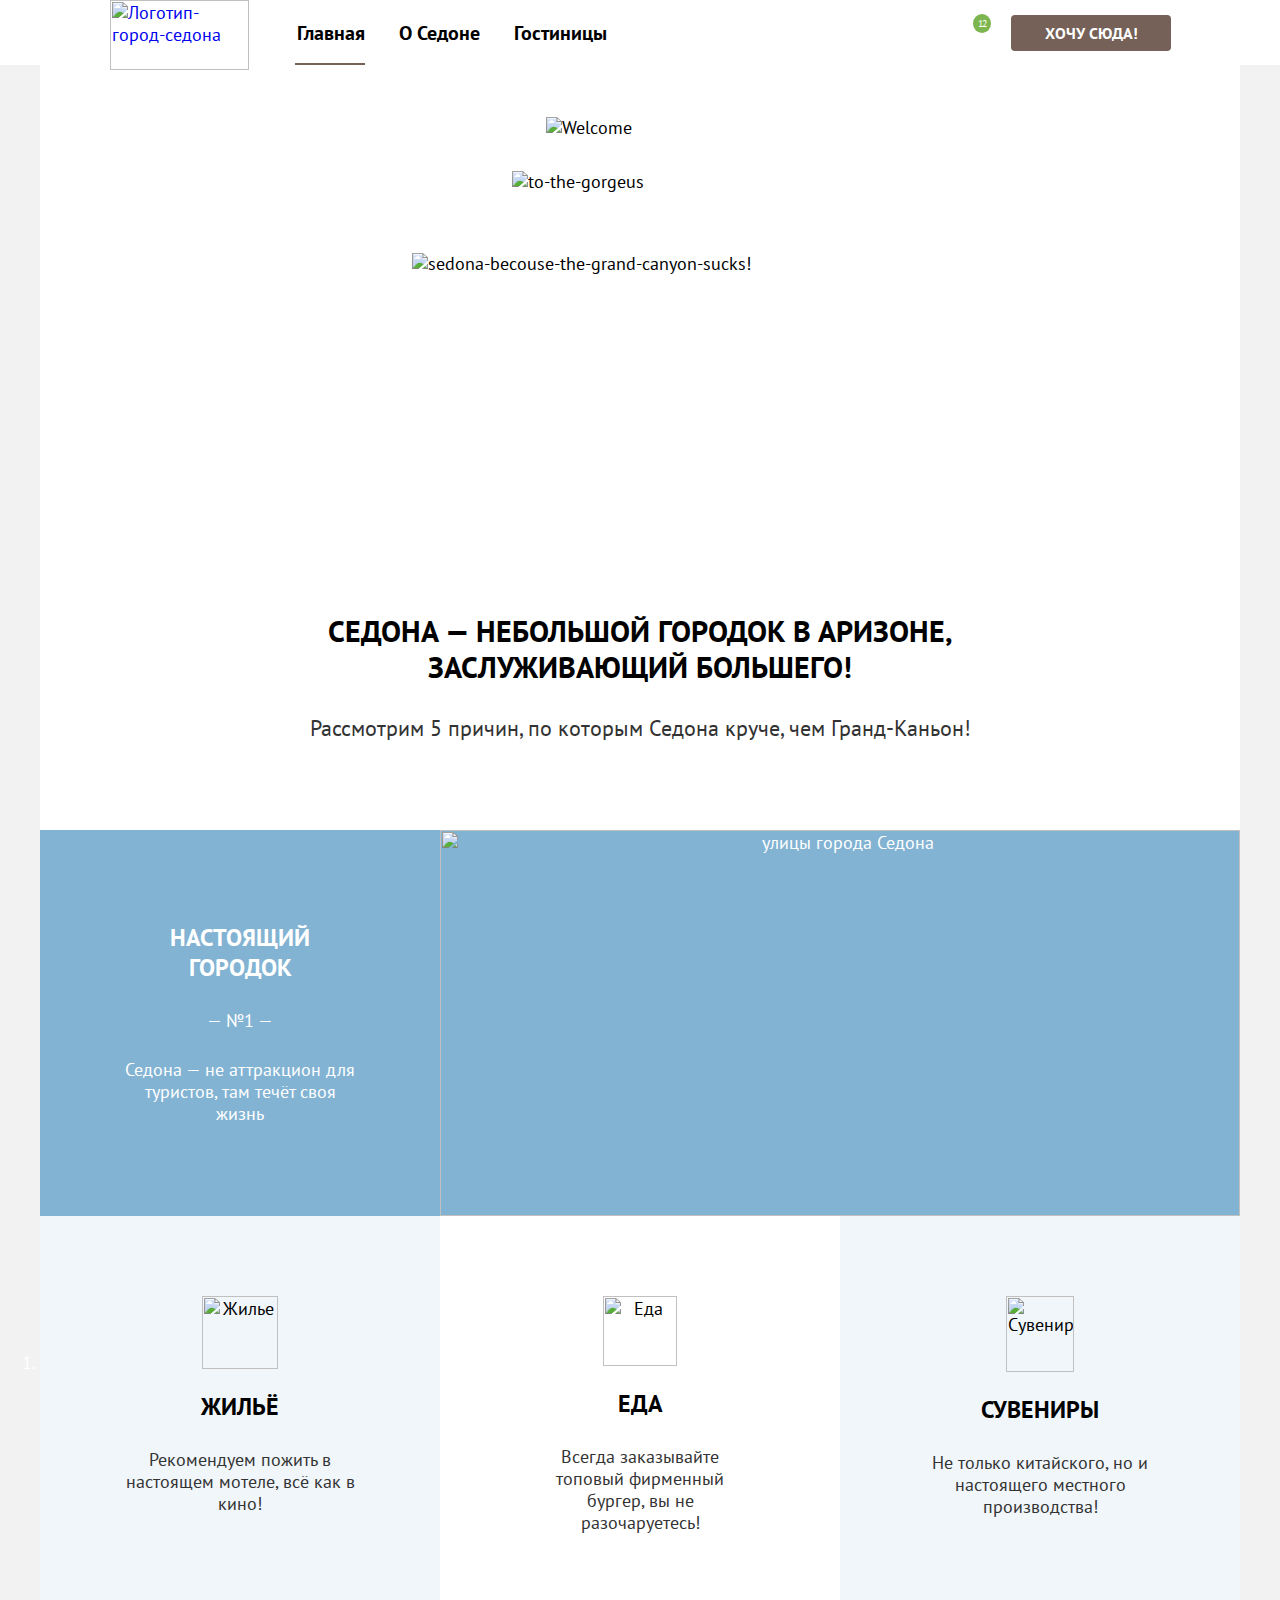
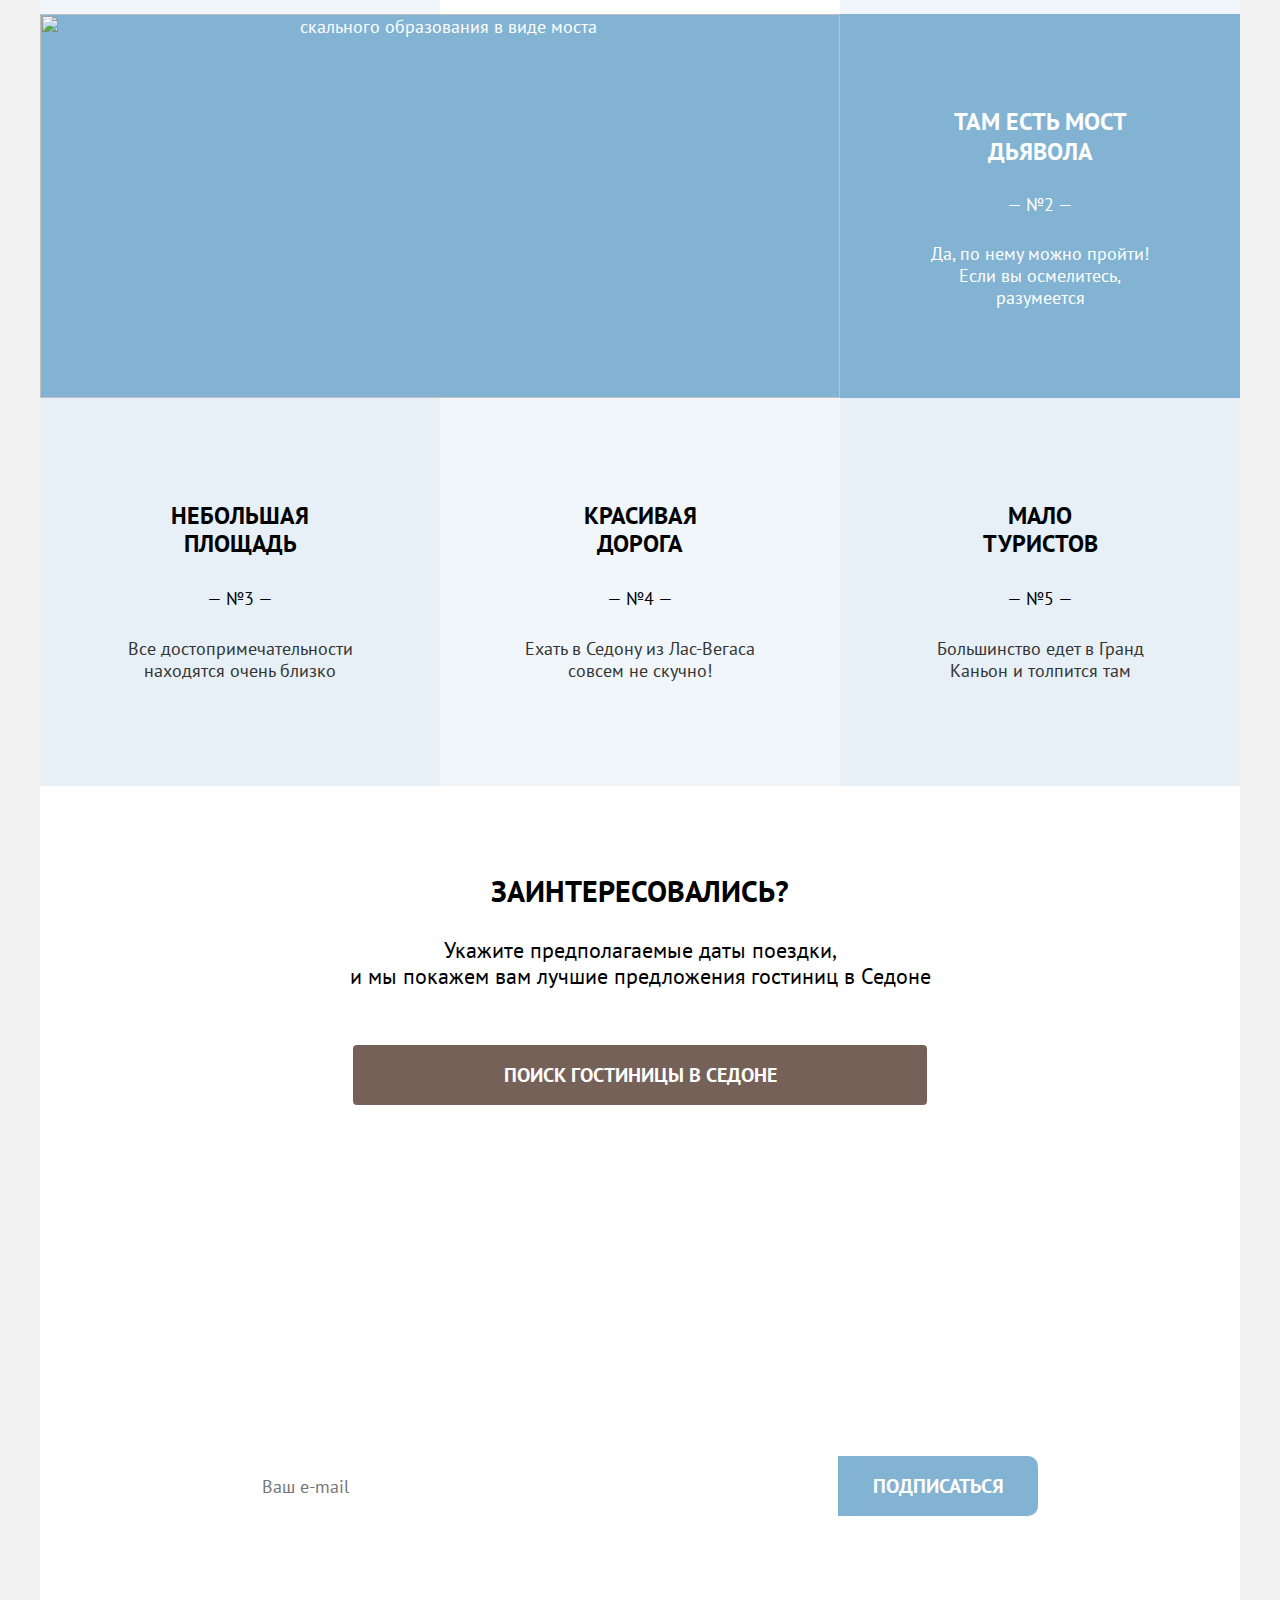
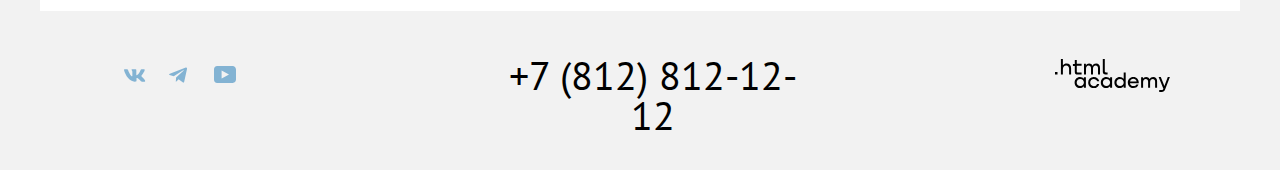
==== commit 35ce358e: "many mistake repair" ====
--- a/index.html
+++ b/index.html
@@ -7,6 +7,7 @@
   <link rel="stylesheet" href="styles/styles.css">
   <link rel="icon" href="../1934689-sedona-34/images/favico.ico/favicon.ico"> <!-- 32×32 -->
 </head>
+
 
 <body>
 
@@ -53,7 +54,7 @@
           </a>
         </li>
         <li>
-          <a class="button button-navigation" href="#">Хочу сюда!</a>
+          <button class="button button-navigation" href="#">Хочу сюда!</button>
         </li>
       </ul>
     </nav>
@@ -64,7 +65,7 @@
 
       <!--Херо-->
 
-      <div class="index-background" width="1200" height="485">
+      <div class="index-background">
 
         <!--Главный заголовок-->
 
@@ -95,32 +96,33 @@
           </li>
 
           <!--Особенности-->
-
-          <ul class="adventages-features-list">
-            <li class="adventages-features-item">
-              <img class="features-icon" src="images/main/adventages-icon/housing.svg" title="Жилье" width="76"
-                height="73">
-              <h3 class="features-title">Жильё</h3>
-              <p class="features-description">Рекомендуем пожить в настоящем мотеле,
-                всё как в кино!
-              </p>
-            </li>
-            <li class="adventages-features-item">
-              <img class="features-icon" src="images/main/adventages-icon/food.svg" title="Еда" width="74" height="70">
-              <h3 class="features-title">Еда</h3>
-              <p class="features-description">Всегда заказывайте
-                топовый фирменный бургер, вы не разочаруетесь!</p>
-
-            </li>
-            <li class="adventages-features-item">
-              <img class="features-icon" src="images/main/adventages-icon/souvenirs.svg" title="Сувениры" width="68s"
-                height="76">
-              <h3 class="features-title">Сувениры</h3>
-              <p class="features-description">Не только китайского,
-                но и настоящего местного производства!
-              </p>
-            </li>
-          </ul>
+          <li>
+            <ul class="adventages-features-list">
+              <li class="adventages-features-item">
+                <img class="features-icon" src="images/main/adventages-icon/housing.svg" title="Жилье" width="76"
+                  height="73">
+                <h3 class="features-title">Жильё</h3>
+                <p class="features-description">Рекомендуем пожить в настоящем мотеле,
+                  всё как в кино!
+                </p>
+              </li>
+              <li class="adventages-features-item">
+                <img class="features-icon" src="images/main/adventages-icon/food.svg" title="Еда" width="74"
+                  height="70">
+                <h3 class="features-title">Еда</h3>
+                <p class="features-description">Всегда заказывайте
+                  топовый фирменный бургер, вы не разочаруетесь!</p>
+              </li>
+              <li class="adventages-features-item">
+                <img class="features-icon" src="images/main/adventages-icon/souvenirs.svg" title="Сувениры" width="68s"
+                  height="76">
+                <h3 class="features-title">Сувениры</h3>
+                <p class="features-description">Не только китайского,
+                  но и настоящего местного производства!
+                </p>
+              </li>
+            </ul>
+          </li>
 
           <!--Приемущества-->
 
@@ -134,26 +136,26 @@
               <p class=" adventages-description">Да, по нему можно пройти! Если вы осмелитесь, разумеется</p>
             </div>
           </li>
-          <div class="adventages-black">
-            <li class="adventages adventages-item">
-              <h3 class="adventages-title-black">Небольшая
-                площадь</h3>
-              <span class=" adventages-symbol-black">— №3 —</span>
-              <p class="adventages-description-black">Все достопримечательности находятся очень близко</p>
-            </li>
-            <li class="adventages adventages-item">
-              <h3 class="adventages-title-black">Красивая<br>
-                дорога</h3>
-              <span class="adventages-symbol-black">— №4 —</span>
-              <p class="adventages-description-black">Ехать в Седону из Лас-Вегаса совсем не скучно!</p>
-            </li>
-            <li class="adventages adventages-item">
-              <h3 class="adventages-title-black">Мало<br>
-                туристов</h3>
-              <span class="adventages-symbol-black">— №5 —</span>
-              <p class="adventages-description-black">Большинство едет в Гранд Каньон и толпится там</p>
-            </li>
-          </div>
+
+
+          <li class="adventages adventages-item adventages-item--small">
+            <h3 class="adventages-title-black">Небольшая
+              площадь</h3>
+            <span class=" adventages-symbol-black">— №3 —</span>
+            <p class="adventages-description-black">Все достопримечательности находятся очень близко</p>
+          </li>
+          <li class="adventages adventages-item adventages-item--small">
+            <h3 class="adventages-title-black">Красивая<br>
+              дорога</h3>
+            <span class="adventages-symbol-black">— №4 —</span>
+            <p class="adventages-description-black">Ехать в Седону из Лас-Вегаса совсем не скучно!</p>
+          </li>
+          <li class="adventages adventages-item adventages-item--small">
+            <h3 class="adventages-title-black">Мало<br>
+              туристов</h3>
+            <span class="adventages-symbol-black">— №5 —</span>
+            <p class="adventages-description-black">Большинство едет в Гранд Каньон и толпится там</p>
+          </li>
         </ol>
       </section>
 
@@ -168,7 +170,7 @@
 
       <!--Подписка-->
 
-      <section class="subscription" width="1200" height="411">
+      <section class="subscription">
         <h2 class="subscription-title">Подпишитесь на рассылку</h2>
         <p class="subscription-description">Только полезная информация и никакого спама, честное бойскаутское!</p>
         <form class="subscription-form" action="https://echo.htmlacademy.ru/" method="post">
@@ -189,7 +191,7 @@
       <div class="footer-social">
         <ul class="footer-social-list">
           <li class="footer-social-item">
-            <a class="footer-social-link" href="#">
+            <a class="footer-social-link" href="https://vk.com/htmlacademy">
               <svg class="footer-social-ico" aria-hidden="true" focusable="false" width="22" height="15" fill="none"
                 viewBox="0 0 25 15" xmlns="http://www.w3.org/2000/svg">
                 <path fill-rule="evenodd" clip-rule="evenodd"
@@ -200,7 +202,7 @@
             </a>
           </li>
           <li class="footer-social-item">
-            <a class="footer-social-link" href="#">
+            <a class="footer-social-link" href="https://t.me/htmlacademy">
               <svg class="footer-social-ico" aria-hidden="true" focusable="false" width="18" height="16" fill="none"
                 viewBox="0 0 18 16" xmlns="http://www.w3.org/2000/svg">
                 <path
@@ -211,7 +213,7 @@
             </a>
           </li>
           <li class="footer-social-item">
-            <a class="footer-social-link" href="#">
+            <a class="footer-social-link" href="https://youtube.com/user/htmlacademyru">
               <svg class="footer-social-ico" aria-hidden="true" focusable="false" width="22" height="17" fill="none"
                 viewBox="0 0 22 17" xmlns="http://www.w3.org/2000/svg">
                 <path
@@ -228,9 +230,8 @@
         <a class="footer-contacts-phone" href="tel:+78128121212">+7 (812) 812-12-12</a>
       </div>
       <a class="footer-logo" href="https://htmlacademy.ru/">
-        <svg class="footer-logo-ico" aria-hidden="true" focusable="false" title="логотоип htmlacademy"
-          alt="логотип html academy" width="115" height="33" viewBox="0 0 115 33" fill="none"
-          xmlns="http://www.w3.org/2000/svg">
+        <svg class="footer-logo-ico" aria-hidden="true" focusable="false" width="115" height="33" viewBox="0 0 115 33"
+          fill="none" xmlns="http://www.w3.org/2000/svg">
           <path
             d="M0 12.9v2.6h2.5v-2.6H0ZM11.6 4.5c-1.6 0-2.8.7-3.6 1.7h-.1V0h-2v15.5h2v-5.3c0-2.1 1.3-3.6 3.3-3.6 1.8 0 2.9 1.4 2.9 3.2v5.7h2V9.4c.1-3-1.8-4.9-4.5-4.9ZM26.6 4.8h-4.8V1.1h-2v3.8h-1.9v2h1.9v6c0 1.7 1 2.7 2.7 2.7h4.1v-2h-3.7c-.7 0-1.1-.4-1.1-1.1V6.8h4.8v-2ZM41.1 4.6c-1.6 0-2.9.8-3.5 2.1h-.1c-.6-1.2-1.8-2.1-3.4-2.1-1.4 0-2.5.8-3.1 1.8h-.1V4.8H29v10.6h2V10c0-2 1-3.5 2.6-3.5 1.5 0 2.4 1 2.4 2.6v6.3h2V9.8c0-2.4 1.4-3.3 2.6-3.3 1.5 0 2.4 1 2.4 2.6v6.3h2V8.9c.1-2.5-1.4-4.3-3.9-4.3ZM47.8 12.7c0 1.7 1 2.7 2.8 2.7h2v-2h-1.7c-.7 0-1.1-.4-1.1-1.1V0h-2v12.7ZM28.9 19.7c-.9-1.1-2.2-1.8-3.9-1.8-3.1 0-5.4 2.3-5.4 5.6s2.3 5.6 5.4 5.6c1.8 0 3-.8 3.8-1.9h.1v1.6h2V18.2h-2v1.5Zm-3.6 7.4c-2.2 0-3.6-1.6-3.6-3.6s1.4-3.6 3.6-3.6 3.6 1.6 3.6 3.6c0 1.9-1.4 3.6-3.6 3.6ZM44.2 22c-.5-2.4-2.6-4.1-5.4-4.1a5.4 5.4 0 0 0-5.6 5.6c0 3.1 2.2 5.6 5.6 5.6 2.8 0 4.9-1.8 5.4-4.2h-2.1a3.4 3.4 0 0 1-3.3 2.3c-2.2 0-3.6-1.6-3.6-3.6s1.4-3.6 3.6-3.6c1.6 0 2.8 1 3.3 2.2h2.1V22ZM55.1 19.7c-.9-1.1-2.2-1.8-3.9-1.8-3.1 0-5.4 2.3-5.4 5.6s2.3 5.6 5.4 5.6c1.8 0 3-.8 3.8-1.9h.1v1.6h2V18.2h-2v1.5Zm-3.6 7.4c-2.2 0-3.6-1.6-3.6-3.6s1.4-3.6 3.6-3.6 3.6 1.6 3.6 3.6c0 1.9-1.5 3.6-3.6 3.6ZM68.7 19.8c-.9-1.1-2.2-1.9-3.9-1.9-3.1 0-5.4 2.3-5.4 5.6s2.2 5.6 5.4 5.6c1.7 0 3-.8 3.8-1.8h.1v1.5h2V13.4h-2v6.4Zm-3.6 7.3c-2.2 0-3.6-1.6-3.6-3.6s1.4-3.6 3.6-3.6 3.6 1.6 3.6 3.6c-.1 2-1.5 3.6-3.6 3.6ZM78.3 17.9c-3.3 0-5.5 2.5-5.5 5.6 0 3 2.1 5.6 5.5 5.6 2.5 0 4.5-1.3 5.2-3.6h-2.1c-.5 1-1.6 1.6-3 1.6-1.9 0-3.3-1.3-3.4-2.9h8.8c.2-3.6-2-6.3-5.5-6.3Zm0 1.9c1.7 0 3 1 3.3 2.6h-6.5c.3-1.5 1.5-2.6 3.2-2.6ZM98.2 17.9c-1.6 0-2.9.8-3.6 2h-.1c-.6-1.2-1.8-2-3.4-2-1.4 0-2.5.7-3.1 1.8v-1.5h-1.9v10.6h2v-5.4c0-2 1-3.4 2.6-3.5 1.5 0 2.4 1 2.4 2.6v6.3h2v-5.6c0-2.4 1.4-3.3 2.6-3.3 1.5 0 2.4 1 2.4 2.6v6.3h2v-6.5c.1-2.6-1.4-4.4-3.9-4.4ZM109.4 27l-3.6-8.9h-2.2l4.8 11.6c-.3.9-.7 1.2-1.7 1.2h-2.5v2h2.5c1.8 0 2.8-.8 3.5-2.6l4.7-12.2h-2.1l-3.4 8.9Z"
             fill="currentColor" />
@@ -263,17 +264,17 @@
           <p class="correct-date-arrival">На эти даты есть свободные номера. Пока есть.</p>
 
           <div class="quantity-items">
-            <p class="quantity-item">
+            <div class="quantity-item">
               <label class="title-quantity" for="quantity-field-adults">Взрослые:</label>
-            <div class="button-quantity">
-              <button class="minus" type="button" aria-label="Уменьшить количество взрослых"></button>
-
-              <input class="total-quantity total-quantity-adults" type="text" name="quantity-adults"
-                id="quantity-field-adults" placeholder="2">
-              <button class="plus plus-adults" type="button" aria-label="Увеличить количество взрослых"></button>
+              <div class="button-quantity">
+                <button class="minus" type="button" aria-label="Уменьшить количество взрослых"></button>
+
+                <input class="total-quantity total-quantity-adults" type="text" name="quantity-adults"
+                  id="quantity-field-adults" placeholder="2">
+                <button class="plus plus-adults" type="button" aria-label="Увеличить количество взрослых"></button>
+              </div>
             </div>
-            </p>
-            <p class="quantity-item">
+            <div class="quantity-item">
               <span class="title-quantity title-quantity-icon">
                 <label class="title-quantity quantity-children" for="quantity-field-children">Дети:</label>
                 <span class="tooltip">
@@ -284,22 +285,22 @@
                         d="M0.114258 0H2.11426V2H0.114258V0ZM2.11426 12H0.114258V3H2.11426V12Z" fill="currentColor" />
                     </svg>
                   </button>
-                  <span class="tooltip-text" role="tooltip" id="tooltip-label">Укажите количество детей, которые будут с
+                  <span class="tooltip-text" role="tooltip" id="tooltip-label">Укажите количество детей, которые будут
+                    с
                     вами, возраст которых
                     от 6
                     до 18 лет. Дети до 6 лет размещаются бесплатно.</span>
                 </span>
               </span>
-            <div class="button-quantity button-quantity-children">
-              <button class="minus" type="button" aria-label="Уменьшить количество детей"></button>
-
-              <input class="total-quantity" type="text" name="quantity-children" id="quantity-field-children"
-                placeholder="1">
-              <button class="plus" type="button" aria-label="Увеличить количество детей"></button>
+              <div class="button-quantity button-quantity-children">
+                <button class="minus" type="button" aria-label="Уменьшить количество детей"></button>
+
+                <input class="total-quantity" type="text" name="quantity-children" id="quantity-field-children"
+                  placeholder="1">
+                <button class="plus" type="button" aria-label="Увеличить количество детей"></button>
+              </div>
             </div>
-
-          </div>
-          <button class="search-button" type="submit">Найти</button>
+            <button class="search-button" type="submit">Найти</button>
         </form>
       </section>
     </div>
@@ -307,4 +308,5 @@
 
 </body>
 
+
 </html>
--- a/styles/styles.css
+++ b/styles/styles.css
@@ -24,6 +24,7 @@
 html {
   height: 100%;
 }
+
 body {
   margin: 0;
   display: -webkit-box;
@@ -38,8 +39,10 @@
   font-size: 18px;
   line-height: 22px;
   color: #333333;
-  background-color: #ffffff;
-}
+  background: #f2f2f2;
+  box-shadow: 0px 0px 15px rgba(0, 0, 0, 0.2);
+}
+
 h1 {
   margin: 0;
   padding: 0;
@@ -73,6 +76,7 @@
   z-index: 1;
   width: 140px;
   margin-left: 70px;
+  margin-bottom: -10px;
 }
 
 /*Навигация */
@@ -223,8 +227,7 @@
 
 .button-navigation {
   display: inline-block;
-  width: 130px;
-  height: 20px;
+  width: 160px;
   font-family: "PT Sans", sans-serif;
   font-size: 16px;
   line-height: 20px;
@@ -275,6 +278,7 @@
 .page-container {
   width: 1200px;
   margin: 0 auto;
+  background-color: #ffffff;
 }
 
 /* Промо */
@@ -288,7 +292,6 @@
   background-color: #ffffff;
   background-size: 100% auto;
   background-repeat: no-repeat;
-  margin-bottom: 64px;
 }
 .index-background::after {
   position: absolute;
@@ -335,6 +338,7 @@
   text-transform: uppercase;
   color: #000000;
   margin: 0;
+  padding-top: 63px;
   padding-bottom: 32px;
 }
 
@@ -366,6 +370,11 @@
   padding: 0;
   text-align: center;
   color: #ffffff;
+  display: flex;
+  flex-wrap: wrap;
+}
+.adventages-item--small {
+  width: 230px;
 }
 
 .adventages-background {
@@ -472,35 +481,19 @@
   padding: 0;
 }
 
-/*приемущества черный текст на белом*/
-
-.adventages-black {
-  display: -webkit-box;
-  display: -ms-flexbox;
-  display: flex;
-  -webkit-box-orient: horizontal;
-  -webkit-box-direction: normal;
-  -ms-flex-direction: row;
-  flex-direction: row;
-  margin: 0 auto;
-  padding: 0;
-  text-align: center;
-  color: #000000;
-  width: 1200px;
-  background-color: rgba(131, 179, 211, 0.12);
-}
+/*приемущества маленькие*/
 
 .adventages-item {
   -webkit-box-orient: vertical;
   -webkit-box-direction: normal;
   -ms-flex-direction: column;
   flex-direction: column;
-  width: 400px;
   margin: 0;
   padding: 104px 85px;
-}
-
-.adventages-item:nth-child(2n) {
+  background-color: rgba(131, 179, 211, 0.12);
+}
+
+.adventages-item--small:nth-of-type(2n) {
   color: #000000;
   background-color: rgba(131, 179, 211, 0.2);
   margin: 0;
@@ -649,21 +642,22 @@
 }
 
 .subscription-email {
-  width: 600px;
+  outline: none;
+  border: none;
+  width: 556px;
   height: 21px;
   font-family: "PT Sans", sans-serif;
   font-style: normal;
   font-weight: 400;
   font-size: 18px;
   line-height: 21px;
-  color: #000000;
-  background: #f2f2f2;
+  padding: 18px 20px 18px;
+  margin-right: -5px;
   border-radius: 10px 0px 0px 10px;
-  padding: 20px 20px 19px;
-  border: none;
-  background: #f2f2f2;
-  margin-right: -47px;
-  outline: none;
+}
+
+.subscription-form input:focus {
+  box-shadow: 0px 0px 0px 2px #81b3d2;
 }
 
 .subscription-button {
@@ -1311,6 +1305,11 @@
   cursor: pointer;
 }
 
+.breadcrambs-link {
+  color: inherit;
+  text-decoration: none;
+}
+
 .breadcrambs-link-hotels {
   width: 72px;
   padding-left: 10px;
@@ -1616,8 +1615,8 @@
   z-index: 1;
 }
 
-.input-left:active,
-.input-right:active {
+.input-left:active:not(:placeholder-shown),
+.input-right:active:not(:placeholder-shown) {
   background: #756257;
 }
 
@@ -2291,23 +2290,24 @@
 }
 
 .inner-subscription-email {
-  width: 742px;
-  height: 20px;
+  outline: none;
+  border: none;
+  width: 556px;
+  height: 21px;
   font-family: "PT Sans", sans-serif;
   font-style: normal;
   font-weight: 400;
   font-size: 18px;
   line-height: 21px;
-  color: #000000;
-  background: #f2f2f2;
+  padding: 18px 20px 18px;
+  margin-right: -5px;
   border-radius: 10px 0px 0px 10px;
-  padding: 20px 20px 20px;
-  border: none;
-  background: #f2f2f2;
-  margin-right: -190px;
-  outline: none;
-}
-
+  background-color: #f2f2f2;
+}
+
+.inner-subscription-form input:focus {
+  box-shadow: 0px 0px 0px 2px #81b3d2;
+}
 /*Подвал*/
 
 .footer-social-item {
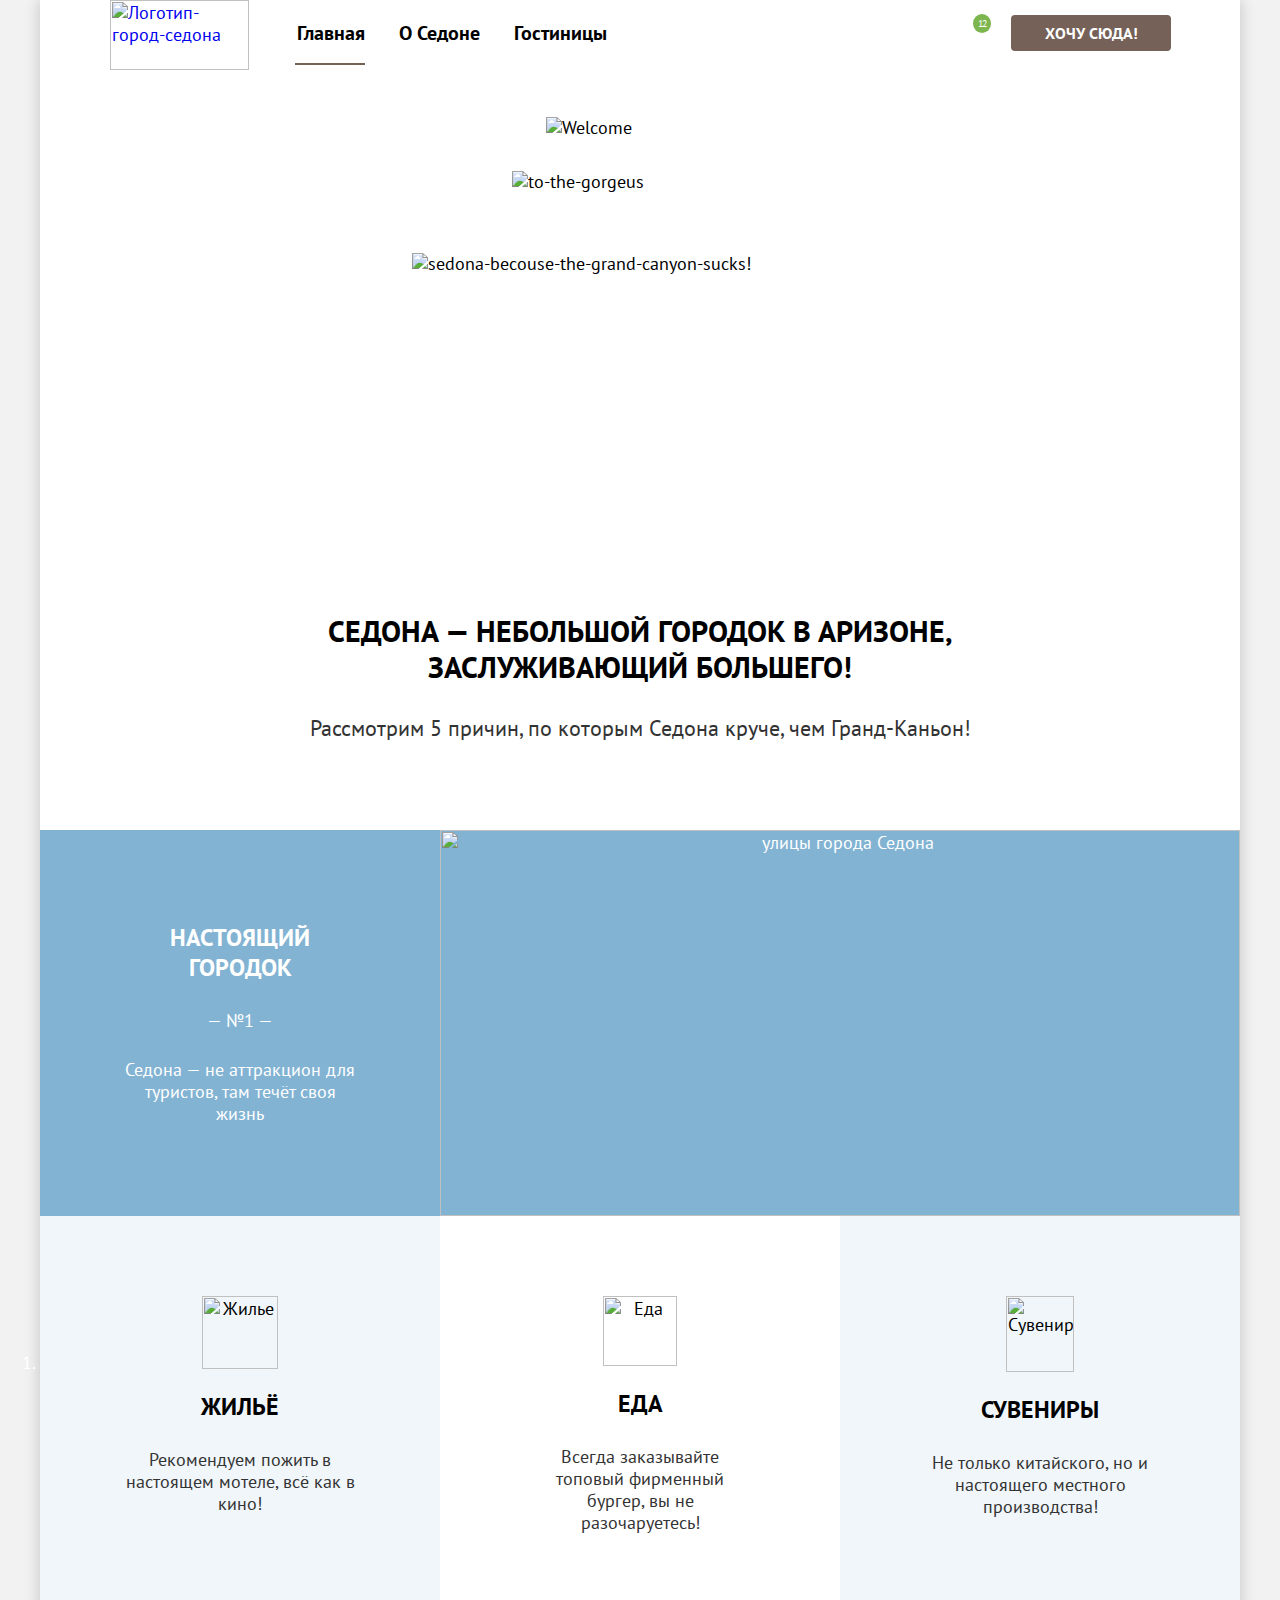
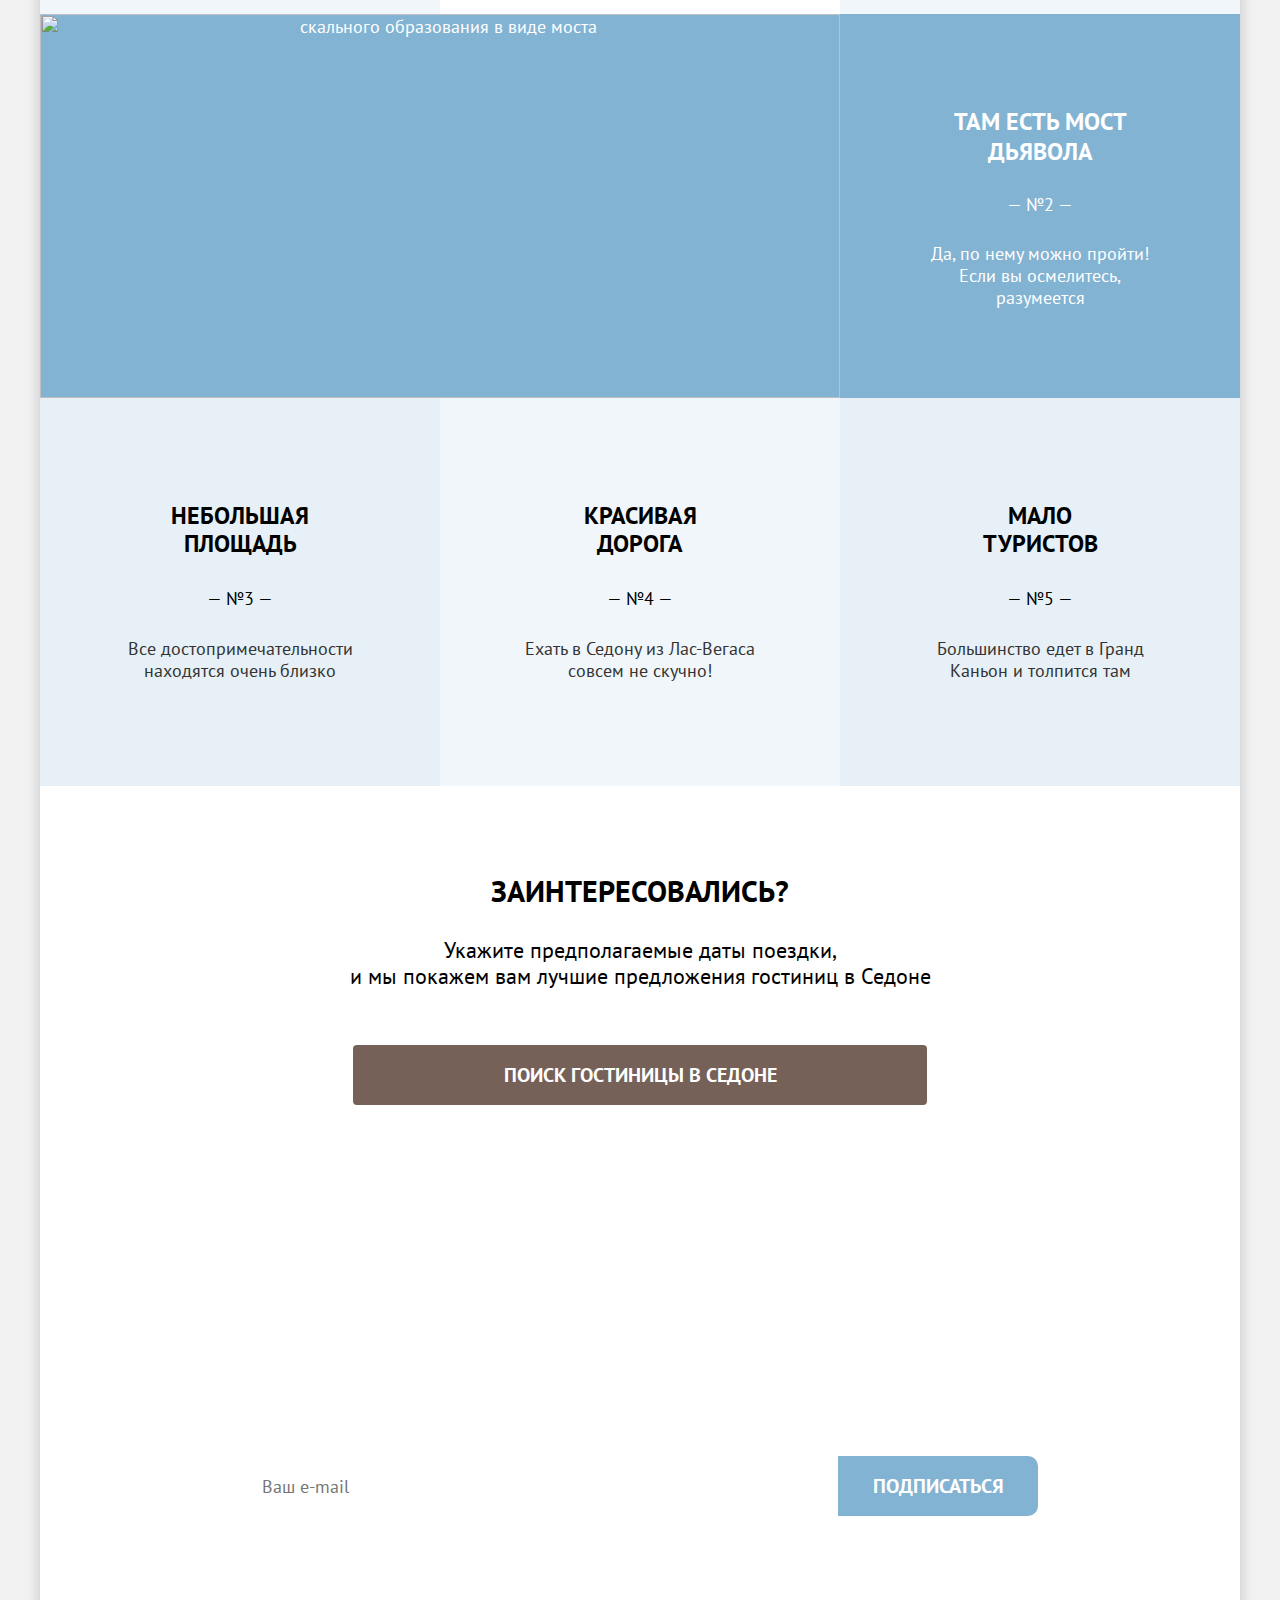
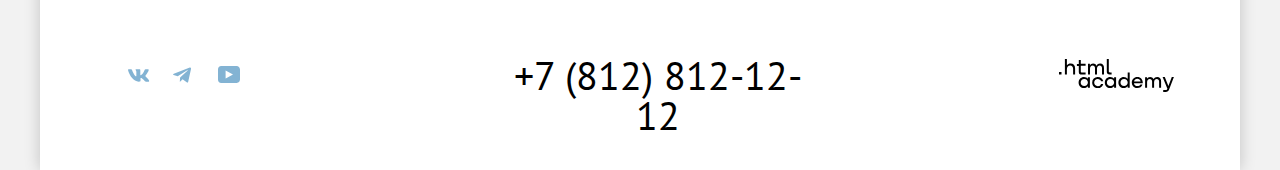
==== commit 65219f52: "Merge pull request #9 from Mirthl/master" ====
--- a/index.html
+++ b/index.html
@@ -10,58 +10,58 @@
 
 
 <body>
-
-  <!--Шапка-->
-  <header class="page-header">
-
-    <!--Навигация-->
-    <nav class="navigation">
-      <div class="navigation-logo">
-        <a href="index.html">
-          <span class="visually-hidden">
-            логотип-ссылка-на-главную
-          </span>
-
-          <!--Лого-->
-          <img class="header-logo" src="images/header/logo.svg" title="Логотип-город-седона" width="139" height="70">
-        </a>
-      </div>
-      <ul class="navigation-list">
-        <li class="navigation-item">
-          <a class="navigation-link navigation-link-current" href="index.html">Главная</a>
-        </li>
-        <li class="navigation-item">
-          <a class="navigation-link" href="about.html">О Седоне</a>
-        </li>
-        <li class="navigation-item">
-          <a class="navigation-link" href="catalog.html">Гостиницы</a>
-        </li>
-      </ul>
-      <ul class="navigation-list navigation-user">
-        <li class="navigation-item">
-          <a class="navigation-link" href="#">
-            <span class=" visually-hidden">Поиск</span>
+  <div class="page-container">
+    <!--Шапка-->
+    <header class="page-header">
+
+      <!--Навигация-->
+      <nav class="navigation">
+        <div class="navigation-logo">
+          <a href="index.html">
+            <span class="visually-hidden">
+              логотип-ссылка-на-главную
+            </span>
+
+            <!--Лого-->
+            <img class="header-logo" src="images/header/logo.svg" title="Логотип-город-седона" width="139" height="70">
           </a>
-        </li>
-        <li class="navigation-item">
-          <a class="navigation-link" href="#">
-            <span class="link-favorite-amount">
-              12
-            </span>
-            <span class=" visually-hidden">
-              Нравится
-            </span>
-          </a>
-        </li>
-        <li>
-          <button class="button button-navigation" href="#">Хочу сюда!</button>
-        </li>
-      </ul>
-    </nav>
-  </header>
-
-  <main class="main-index main-container ">
-    <div class="page-container">
+        </div>
+        <ul class="navigation-list">
+          <li class="navigation-item">
+            <a class="navigation-link navigation-link-current" href="index.html">Главная</a>
+          </li>
+          <li class="navigation-item">
+            <a class="navigation-link" href="about.html">О Седоне</a>
+          </li>
+          <li class="navigation-item">
+            <a class="navigation-link" href="catalog.html">Гостиницы</a>
+          </li>
+        </ul>
+        <ul class="navigation-list navigation-user">
+          <li class="navigation-item">
+            <a class="navigation-link" href="#">
+              <span class=" visually-hidden">Поиск</span>
+            </a>
+          </li>
+          <li class="navigation-item">
+            <a class="navigation-link" href="#">
+              <span class="link-favorite-amount">
+                12
+              </span>
+              <span class=" visually-hidden">
+                Нравится
+              </span>
+            </a>
+          </li>
+          <li>
+            <button class="button button-navigation">Хочу сюда!</button>
+          </li>
+        </ul>
+      </nav>
+    </header>
+
+    <main class="main-index main-container ">
+
 
       <!--Херо-->
 
@@ -114,7 +114,7 @@
                   топовый фирменный бургер, вы не разочаруетесь!</p>
               </li>
               <li class="adventages-features-item">
-                <img class="features-icon" src="images/main/adventages-icon/souvenirs.svg" title="Сувениры" width="68s"
+                <img class="features-icon" src="images/main/adventages-icon/souvenirs.svg" title="Сувениры" width="68"
                   height="76">
                 <h3 class="features-title">Сувениры</h3>
                 <p class="features-description">Не только китайского,
@@ -181,64 +181,65 @@
             value="Подписаться">Подписаться</button>
         </form>
       </section>
-    </div>
-  </main>
-
-  <!--Подвал-->
-
-  <footer class="page-footer">
-    <div class="footer-container">
-      <div class="footer-social">
-        <ul class="footer-social-list">
-          <li class="footer-social-item">
-            <a class="footer-social-link" href="https://vk.com/htmlacademy">
-              <svg class="footer-social-ico" aria-hidden="true" focusable="false" width="22" height="15" fill="none"
-                viewBox="0 0 25 15" xmlns="http://www.w3.org/2000/svg">
-                <path fill-rule="evenodd" clip-rule="evenodd"
-                  d="M23.4 1.4c.2-.5 0-.9-.7-.9H20c-.6 0-1 .3-1.1.7 0 0-1.3 3.2-3.2 5.3-.7.6-1 .8-1.3.8-.1 0-.4-.2-.4-.7V1.4c0-.6-.2-.9-.7-.9H9.2c-.5 0-.7.3-.7.6 0 .6 1 .8 1 2.5v3.8c0 .8-.1 1-.5 1-.9 0-3-3.2-4.3-6.9-.3-.7-.5-1-1.2-1H1c-.8 0-.9.3-.9.7 0 .7.9 4.1 4.1 8.6 2.2 3 5.3 4.7 8 4.7 1.7 0 2-.4 2-1v-2.3c0-.8 0-.9.6-.9.4 0 1 .2 2.6 1.7 1.8 1.7 2.1 2.5 3.1 2.5H23c.8 0 1.2-.4 1-1.1-.3-.7-1.1-1.8-2.3-3L20 8.5c-.4-.5-.3-.7 0-1.1 0 0 3.2-4.4 3.5-6Z"
-                  fill="currentColor" />
-              </svg>
-              <span class="visually-hidden">Вконтакте</span>
-            </a>
-          </li>
-          <li class="footer-social-item">
-            <a class="footer-social-link" href="https://t.me/htmlacademy">
-              <svg class="footer-social-ico" aria-hidden="true" focusable="false" width="18" height="16" fill="none"
-                viewBox="0 0 18 16" xmlns="http://www.w3.org/2000/svg">
-                <path
-                  d="M16.8.6.8 6.7c-1 .5-1 1-.2 1.4l4.1 1.2 9.5-6c.5-.2.9 0 .5.2l-7.6 7-.3 4.2c.4 0 .6-.2.8-.4l2-2 4.1 3c.8.5 1.3.3 1.5-.6L18 1.9C18.2.8 17.5.3 16.8.6Z"
-                  fill="currentColor" />
-              </svg>
-              <span class="visually-hidden">Телеграмм</span>
-            </a>
-          </li>
-          <li class="footer-social-item">
-            <a class="footer-social-link" href="https://youtube.com/user/htmlacademyru">
-              <svg class="footer-social-ico" aria-hidden="true" focusable="false" width="22" height="17" fill="none"
-                viewBox="0 0 22 17" xmlns="http://www.w3.org/2000/svg">
-                <path
-                  d="M18.6 0H3.2C1.3 0 0 1.6 0 3.4v10c0 2 1.3 3.6 3.2 3.6h15.6c1.7 0 3.2-1.6 3.2-3.4V3.4C21.8 1.6 20.5 0 18.6 0Zm-11 12.5v-8l7.4 4-7.3 4Z"
-                  fill="currentColor" />
-              </svg>
-              <span class="visually-hidden">Ютуб</span>
-            </a>
-          </li>
-
-        </ul>
+
+    </main>
+
+    <!--Подвал-->
+
+    <footer class="page-footer">
+      <div class="footer-container">
+        <div class="footer-social">
+          <ul class="footer-social-list">
+            <li class="footer-social-item">
+              <a class="footer-social-link" href="https://vk.com/htmlacademy">
+                <svg class="footer-social-ico" aria-hidden="true" focusable="false" width="22" height="15" fill="none"
+                  viewBox="0 0 25 15" xmlns="http://www.w3.org/2000/svg">
+                  <path fill-rule="evenodd" clip-rule="evenodd"
+                    d="M23.4 1.4c.2-.5 0-.9-.7-.9H20c-.6 0-1 .3-1.1.7 0 0-1.3 3.2-3.2 5.3-.7.6-1 .8-1.3.8-.1 0-.4-.2-.4-.7V1.4c0-.6-.2-.9-.7-.9H9.2c-.5 0-.7.3-.7.6 0 .6 1 .8 1 2.5v3.8c0 .8-.1 1-.5 1-.9 0-3-3.2-4.3-6.9-.3-.7-.5-1-1.2-1H1c-.8 0-.9.3-.9.7 0 .7.9 4.1 4.1 8.6 2.2 3 5.3 4.7 8 4.7 1.7 0 2-.4 2-1v-2.3c0-.8 0-.9.6-.9.4 0 1 .2 2.6 1.7 1.8 1.7 2.1 2.5 3.1 2.5H23c.8 0 1.2-.4 1-1.1-.3-.7-1.1-1.8-2.3-3L20 8.5c-.4-.5-.3-.7 0-1.1 0 0 3.2-4.4 3.5-6Z"
+                    fill="currentColor" />
+                </svg>
+                <span class="visually-hidden">Вконтакте</span>
+              </a>
+            </li>
+            <li class="footer-social-item">
+              <a class="footer-social-link" href="https://t.me/htmlacademy">
+                <svg class="footer-social-ico" aria-hidden="true" focusable="false" width="18" height="16" fill="none"
+                  viewBox="0 0 18 16" xmlns="http://www.w3.org/2000/svg">
+                  <path
+                    d="M16.8.6.8 6.7c-1 .5-1 1-.2 1.4l4.1 1.2 9.5-6c.5-.2.9 0 .5.2l-7.6 7-.3 4.2c.4 0 .6-.2.8-.4l2-2 4.1 3c.8.5 1.3.3 1.5-.6L18 1.9C18.2.8 17.5.3 16.8.6Z"
+                    fill="currentColor" />
+                </svg>
+                <span class="visually-hidden">Телеграмм</span>
+              </a>
+            </li>
+            <li class="footer-social-item">
+              <a class="footer-social-link" href="https://youtube.com/user/htmlacademyru">
+                <svg class="footer-social-ico" aria-hidden="true" focusable="false" width="22" height="17" fill="none"
+                  viewBox="0 0 22 17" xmlns="http://www.w3.org/2000/svg">
+                  <path
+                    d="M18.6 0H3.2C1.3 0 0 1.6 0 3.4v10c0 2 1.3 3.6 3.2 3.6h15.6c1.7 0 3.2-1.6 3.2-3.4V3.4C21.8 1.6 20.5 0 18.6 0Zm-11 12.5v-8l7.4 4-7.3 4Z"
+                    fill="currentColor" />
+                </svg>
+                <span class="visually-hidden">Ютуб</span>
+              </a>
+            </li>
+
+          </ul>
+        </div>
+        <div class="footer-contacts">
+          <a class="footer-contacts-phone" href="tel:+78128121212">+7 (812) 812-12-12</a>
+        </div>
+        <a class="footer-logo" href="https://htmlacademy.ru/">
+          <svg class="footer-logo-ico" aria-hidden="true" focusable="false" width="115" height="33" viewBox="0 0 115 33"
+            fill="none" xmlns="http://www.w3.org/2000/svg">
+            <path
+              d="M0 12.9v2.6h2.5v-2.6H0ZM11.6 4.5c-1.6 0-2.8.7-3.6 1.7h-.1V0h-2v15.5h2v-5.3c0-2.1 1.3-3.6 3.3-3.6 1.8 0 2.9 1.4 2.9 3.2v5.7h2V9.4c.1-3-1.8-4.9-4.5-4.9ZM26.6 4.8h-4.8V1.1h-2v3.8h-1.9v2h1.9v6c0 1.7 1 2.7 2.7 2.7h4.1v-2h-3.7c-.7 0-1.1-.4-1.1-1.1V6.8h4.8v-2ZM41.1 4.6c-1.6 0-2.9.8-3.5 2.1h-.1c-.6-1.2-1.8-2.1-3.4-2.1-1.4 0-2.5.8-3.1 1.8h-.1V4.8H29v10.6h2V10c0-2 1-3.5 2.6-3.5 1.5 0 2.4 1 2.4 2.6v6.3h2V9.8c0-2.4 1.4-3.3 2.6-3.3 1.5 0 2.4 1 2.4 2.6v6.3h2V8.9c.1-2.5-1.4-4.3-3.9-4.3ZM47.8 12.7c0 1.7 1 2.7 2.8 2.7h2v-2h-1.7c-.7 0-1.1-.4-1.1-1.1V0h-2v12.7ZM28.9 19.7c-.9-1.1-2.2-1.8-3.9-1.8-3.1 0-5.4 2.3-5.4 5.6s2.3 5.6 5.4 5.6c1.8 0 3-.8 3.8-1.9h.1v1.6h2V18.2h-2v1.5Zm-3.6 7.4c-2.2 0-3.6-1.6-3.6-3.6s1.4-3.6 3.6-3.6 3.6 1.6 3.6 3.6c0 1.9-1.4 3.6-3.6 3.6ZM44.2 22c-.5-2.4-2.6-4.1-5.4-4.1a5.4 5.4 0 0 0-5.6 5.6c0 3.1 2.2 5.6 5.6 5.6 2.8 0 4.9-1.8 5.4-4.2h-2.1a3.4 3.4 0 0 1-3.3 2.3c-2.2 0-3.6-1.6-3.6-3.6s1.4-3.6 3.6-3.6c1.6 0 2.8 1 3.3 2.2h2.1V22ZM55.1 19.7c-.9-1.1-2.2-1.8-3.9-1.8-3.1 0-5.4 2.3-5.4 5.6s2.3 5.6 5.4 5.6c1.8 0 3-.8 3.8-1.9h.1v1.6h2V18.2h-2v1.5Zm-3.6 7.4c-2.2 0-3.6-1.6-3.6-3.6s1.4-3.6 3.6-3.6 3.6 1.6 3.6 3.6c0 1.9-1.5 3.6-3.6 3.6ZM68.7 19.8c-.9-1.1-2.2-1.9-3.9-1.9-3.1 0-5.4 2.3-5.4 5.6s2.2 5.6 5.4 5.6c1.7 0 3-.8 3.8-1.8h.1v1.5h2V13.4h-2v6.4Zm-3.6 7.3c-2.2 0-3.6-1.6-3.6-3.6s1.4-3.6 3.6-3.6 3.6 1.6 3.6 3.6c-.1 2-1.5 3.6-3.6 3.6ZM78.3 17.9c-3.3 0-5.5 2.5-5.5 5.6 0 3 2.1 5.6 5.5 5.6 2.5 0 4.5-1.3 5.2-3.6h-2.1c-.5 1-1.6 1.6-3 1.6-1.9 0-3.3-1.3-3.4-2.9h8.8c.2-3.6-2-6.3-5.5-6.3Zm0 1.9c1.7 0 3 1 3.3 2.6h-6.5c.3-1.5 1.5-2.6 3.2-2.6ZM98.2 17.9c-1.6 0-2.9.8-3.6 2h-.1c-.6-1.2-1.8-2-3.4-2-1.4 0-2.5.7-3.1 1.8v-1.5h-1.9v10.6h2v-5.4c0-2 1-3.4 2.6-3.5 1.5 0 2.4 1 2.4 2.6v6.3h2v-5.6c0-2.4 1.4-3.3 2.6-3.3 1.5 0 2.4 1 2.4 2.6v6.3h2v-6.5c.1-2.6-1.4-4.4-3.9-4.4ZM109.4 27l-3.6-8.9h-2.2l4.8 11.6c-.3.9-.7 1.2-1.7 1.2h-2.5v2h2.5c1.8 0 2.8-.8 3.5-2.6l4.7-12.2h-2.1l-3.4 8.9Z"
+              fill="currentColor" />
+          </svg>
+        </a>
       </div>
-      <div class="footer-contacts">
-        <a class="footer-contacts-phone" href="tel:+78128121212">+7 (812) 812-12-12</a>
-      </div>
-      <a class="footer-logo" href="https://htmlacademy.ru/">
-        <svg class="footer-logo-ico" aria-hidden="true" focusable="false" width="115" height="33" viewBox="0 0 115 33"
-          fill="none" xmlns="http://www.w3.org/2000/svg">
-          <path
-            d="M0 12.9v2.6h2.5v-2.6H0ZM11.6 4.5c-1.6 0-2.8.7-3.6 1.7h-.1V0h-2v15.5h2v-5.3c0-2.1 1.3-3.6 3.3-3.6 1.8 0 2.9 1.4 2.9 3.2v5.7h2V9.4c.1-3-1.8-4.9-4.5-4.9ZM26.6 4.8h-4.8V1.1h-2v3.8h-1.9v2h1.9v6c0 1.7 1 2.7 2.7 2.7h4.1v-2h-3.7c-.7 0-1.1-.4-1.1-1.1V6.8h4.8v-2ZM41.1 4.6c-1.6 0-2.9.8-3.5 2.1h-.1c-.6-1.2-1.8-2.1-3.4-2.1-1.4 0-2.5.8-3.1 1.8h-.1V4.8H29v10.6h2V10c0-2 1-3.5 2.6-3.5 1.5 0 2.4 1 2.4 2.6v6.3h2V9.8c0-2.4 1.4-3.3 2.6-3.3 1.5 0 2.4 1 2.4 2.6v6.3h2V8.9c.1-2.5-1.4-4.3-3.9-4.3ZM47.8 12.7c0 1.7 1 2.7 2.8 2.7h2v-2h-1.7c-.7 0-1.1-.4-1.1-1.1V0h-2v12.7ZM28.9 19.7c-.9-1.1-2.2-1.8-3.9-1.8-3.1 0-5.4 2.3-5.4 5.6s2.3 5.6 5.4 5.6c1.8 0 3-.8 3.8-1.9h.1v1.6h2V18.2h-2v1.5Zm-3.6 7.4c-2.2 0-3.6-1.6-3.6-3.6s1.4-3.6 3.6-3.6 3.6 1.6 3.6 3.6c0 1.9-1.4 3.6-3.6 3.6ZM44.2 22c-.5-2.4-2.6-4.1-5.4-4.1a5.4 5.4 0 0 0-5.6 5.6c0 3.1 2.2 5.6 5.6 5.6 2.8 0 4.9-1.8 5.4-4.2h-2.1a3.4 3.4 0 0 1-3.3 2.3c-2.2 0-3.6-1.6-3.6-3.6s1.4-3.6 3.6-3.6c1.6 0 2.8 1 3.3 2.2h2.1V22ZM55.1 19.7c-.9-1.1-2.2-1.8-3.9-1.8-3.1 0-5.4 2.3-5.4 5.6s2.3 5.6 5.4 5.6c1.8 0 3-.8 3.8-1.9h.1v1.6h2V18.2h-2v1.5Zm-3.6 7.4c-2.2 0-3.6-1.6-3.6-3.6s1.4-3.6 3.6-3.6 3.6 1.6 3.6 3.6c0 1.9-1.5 3.6-3.6 3.6ZM68.7 19.8c-.9-1.1-2.2-1.9-3.9-1.9-3.1 0-5.4 2.3-5.4 5.6s2.2 5.6 5.4 5.6c1.7 0 3-.8 3.8-1.8h.1v1.5h2V13.4h-2v6.4Zm-3.6 7.3c-2.2 0-3.6-1.6-3.6-3.6s1.4-3.6 3.6-3.6 3.6 1.6 3.6 3.6c-.1 2-1.5 3.6-3.6 3.6ZM78.3 17.9c-3.3 0-5.5 2.5-5.5 5.6 0 3 2.1 5.6 5.5 5.6 2.5 0 4.5-1.3 5.2-3.6h-2.1c-.5 1-1.6 1.6-3 1.6-1.9 0-3.3-1.3-3.4-2.9h8.8c.2-3.6-2-6.3-5.5-6.3Zm0 1.9c1.7 0 3 1 3.3 2.6h-6.5c.3-1.5 1.5-2.6 3.2-2.6ZM98.2 17.9c-1.6 0-2.9.8-3.6 2h-.1c-.6-1.2-1.8-2-3.4-2-1.4 0-2.5.7-3.1 1.8v-1.5h-1.9v10.6h2v-5.4c0-2 1-3.4 2.6-3.5 1.5 0 2.4 1 2.4 2.6v6.3h2v-5.6c0-2.4 1.4-3.3 2.6-3.3 1.5 0 2.4 1 2.4 2.6v6.3h2v-6.5c.1-2.6-1.4-4.4-3.9-4.4ZM109.4 27l-3.6-8.9h-2.2l4.8 11.6c-.3.9-.7 1.2-1.7 1.2h-2.5v2h2.5c1.8 0 2.8-.8 3.5-2.6l4.7-12.2h-2.1l-3.4 8.9Z"
-            fill="currentColor" />
-        </svg>
-      </a>
-    </div>
-  </footer>
+    </footer>
+  </div>
 
   <!--Modal window-->
 
@@ -279,7 +280,7 @@
                 <label class="title-quantity quantity-children" for="quantity-field-children">Дети:</label>
                 <span class="tooltip">
                   <button class="tooltip-toggle" type="button" aria-labelledby="tooltip-label">
-                    <svg class="tooltip-icon" width="3" height="12" viewBox="0 0 3 12" fill="none"
+                    <svg class="tooltip-icon" width="1" height="7" viewBox="0 0 3 12" fill="none"
                       xmlns="http://www.w3.org/2000/svg">
                       <path fill-rule="evenodd" clip-rule="evenodd"
                         d="M0.114258 0H2.11426V2H0.114258V0ZM2.11426 12H0.114258V3H2.11426V12Z" fill="currentColor" />
@@ -301,6 +302,7 @@
               </div>
             </div>
             <button class="search-button" type="submit">Найти</button>
+          </div>
         </form>
       </section>
     </div>
--- a/styles/styles.css
+++ b/styles/styles.css
@@ -40,7 +40,6 @@
   line-height: 22px;
   color: #333333;
   background: #f2f2f2;
-  box-shadow: 0px 0px 15px rgba(0, 0, 0, 0.2);
 }
 
 h1 {
@@ -68,7 +67,7 @@
 
 .page-header {
   color: #000000;
-  background-color: #ffffff;
+  background: #f2f2f2;
 }
 
 .navigation-logo {
@@ -89,7 +88,9 @@
   min-height: 65px;
   margin: 0 auto;
   padding: 0;
-}
+  background-color: #ffffff;
+}
+
 .navigation-user {
   margin-left: auto;
   margin-right: 70px;
@@ -279,6 +280,7 @@
   width: 1200px;
   margin: 0 auto;
   background-color: #ffffff;
+  box-shadow: 0px 0px 15px rgba(0, 0, 0, 0.2);
 }
 
 /* Промо */
@@ -495,7 +497,7 @@
 
 .adventages-item--small:nth-of-type(2n) {
   color: #000000;
-  background-color: rgba(131, 179, 211, 0.2);
+  background: rgba(131, 179, 211, 0.2);
   margin: 0;
   padding: 104px 85px;
 }
@@ -799,6 +801,7 @@
 
 .modal-search {
   width: 715px;
+  min-height: 560px;
 }
 
 /*modal-close-button*/
@@ -817,7 +820,7 @@
   background-repeat: no-repeat;
   background-position: center;
   cursor: pointer;
-  margin-top: 80px;
+  margin-top: 54px;
   margin-right: 70px;
 }
 
@@ -837,7 +840,7 @@
 /*modal-title*/
 
 .modal-title {
-  margin: 86px 111px 62px 68px;
+  margin: 62px 111px 62px 68px;
   font-family: "PT Sans", sans-serif;
   font-style: normal;
   font-weight: 700;
@@ -963,9 +966,14 @@
   display: -webkit-box;
   display: -ms-flexbox;
   display: flex;
-  width: 577px;
+  -ms-flex-wrap: wrap;
+  flex-wrap: wrap;
+  -webkit-box-pack: justify;
+  -ms-flex-pack: justify;
+  justify-content: space-between;
+  width: 575px;
   margin: 0 auto;
-  margin-bottom: 40px;
+  margin-bottom: 55px;
 }
 
 .title-quantity-icon {
@@ -976,7 +984,7 @@
   display: -webkit-box;
   display: -ms-flexbox;
   display: flex;
-  width: 135px;
+  width: -95px;
   height: 50px;
   margin: 0;
 }
@@ -1012,8 +1020,8 @@
   bottom: 0;
   right: 0;
   margin: auto;
-  width: 15px;
-  height: 15px;
+  width: 7px;
+  height: 10px;
   color: #ffffff;
   display: block;
   margin: auto;
@@ -1077,11 +1085,11 @@
   align-items: center;
   text-transform: capitalize;
   color: #000000;
-  margin-right: 20px;
+  margin-right: 64px;
 }
 .title-quantity-icon {
-  margin-left: 56px;
-  margin-right: 42px;
+  margin-left: -100px;
+  margin-right: -30px;
 }
 
 /*button quantity*/
@@ -1095,7 +1103,6 @@
   height: 50px;
   background: #f2f2f2;
   border-radius: 4px;
-  margin-left: 25px;
 }
 
 .button-quantity-children {
@@ -1131,8 +1138,8 @@
 
 .button-quantity input {
   display: block;
-  width: 38px;
-  height: 48px;
+  width: 44px;
+  height: 50px;
   background-color: #f2f2f2;
   text-align: center;
   border: none;
@@ -1210,6 +1217,7 @@
   border-radius: 10px;
   border: none;
   cursor: pointer;
+  margin-top: 40px;
   margin-bottom: 70px;
 }
 
@@ -1284,35 +1292,42 @@
   padding: 0;
   list-style-type: none;
   margin-bottom: 40px;
+}
+
+.filtres-breadcrambs-item {
+  position: relative;
+  width: 110px;
+  margin-right: 15px;
+}
+
+.filtres-breadcrambs-item::after {
+  position: absolute;
+  top: 8px;
+  right: -20px;
+  width: 8px;
+  height: 8px;
+  color: inherit;
   background-image: url("../images/catalog/catalog-arrow/arrow-breadcrambs.svg");
   background-repeat: no-repeat;
-  background-size: 6px 8px;
-  background-position: center left 22px;
-}
-
-.filtres-breadcrambs-item {
-  width: 110px;
-  font-family: "PT Sans", sans-serif;
-  font-style: normal;
-  font-size: 16px;
-  line-height: 22px;
-  font-weight: 400;
-  color: #ffffff;
+  content: "";
+}
+
+.filtres-breadcrambs-item:last-child::after {
+  content: none;
 }
 
 .Home-ico {
-  padding-right: 10px;
   cursor: pointer;
 }
 
 .breadcrambs-link {
-  color: inherit;
+  color: #ffffff;
   text-decoration: none;
 }
 
 .breadcrambs-link-hotels {
   width: 72px;
-  padding-left: 10px;
+  padding-left: 14px;
   cursor: pointer;
 }
 
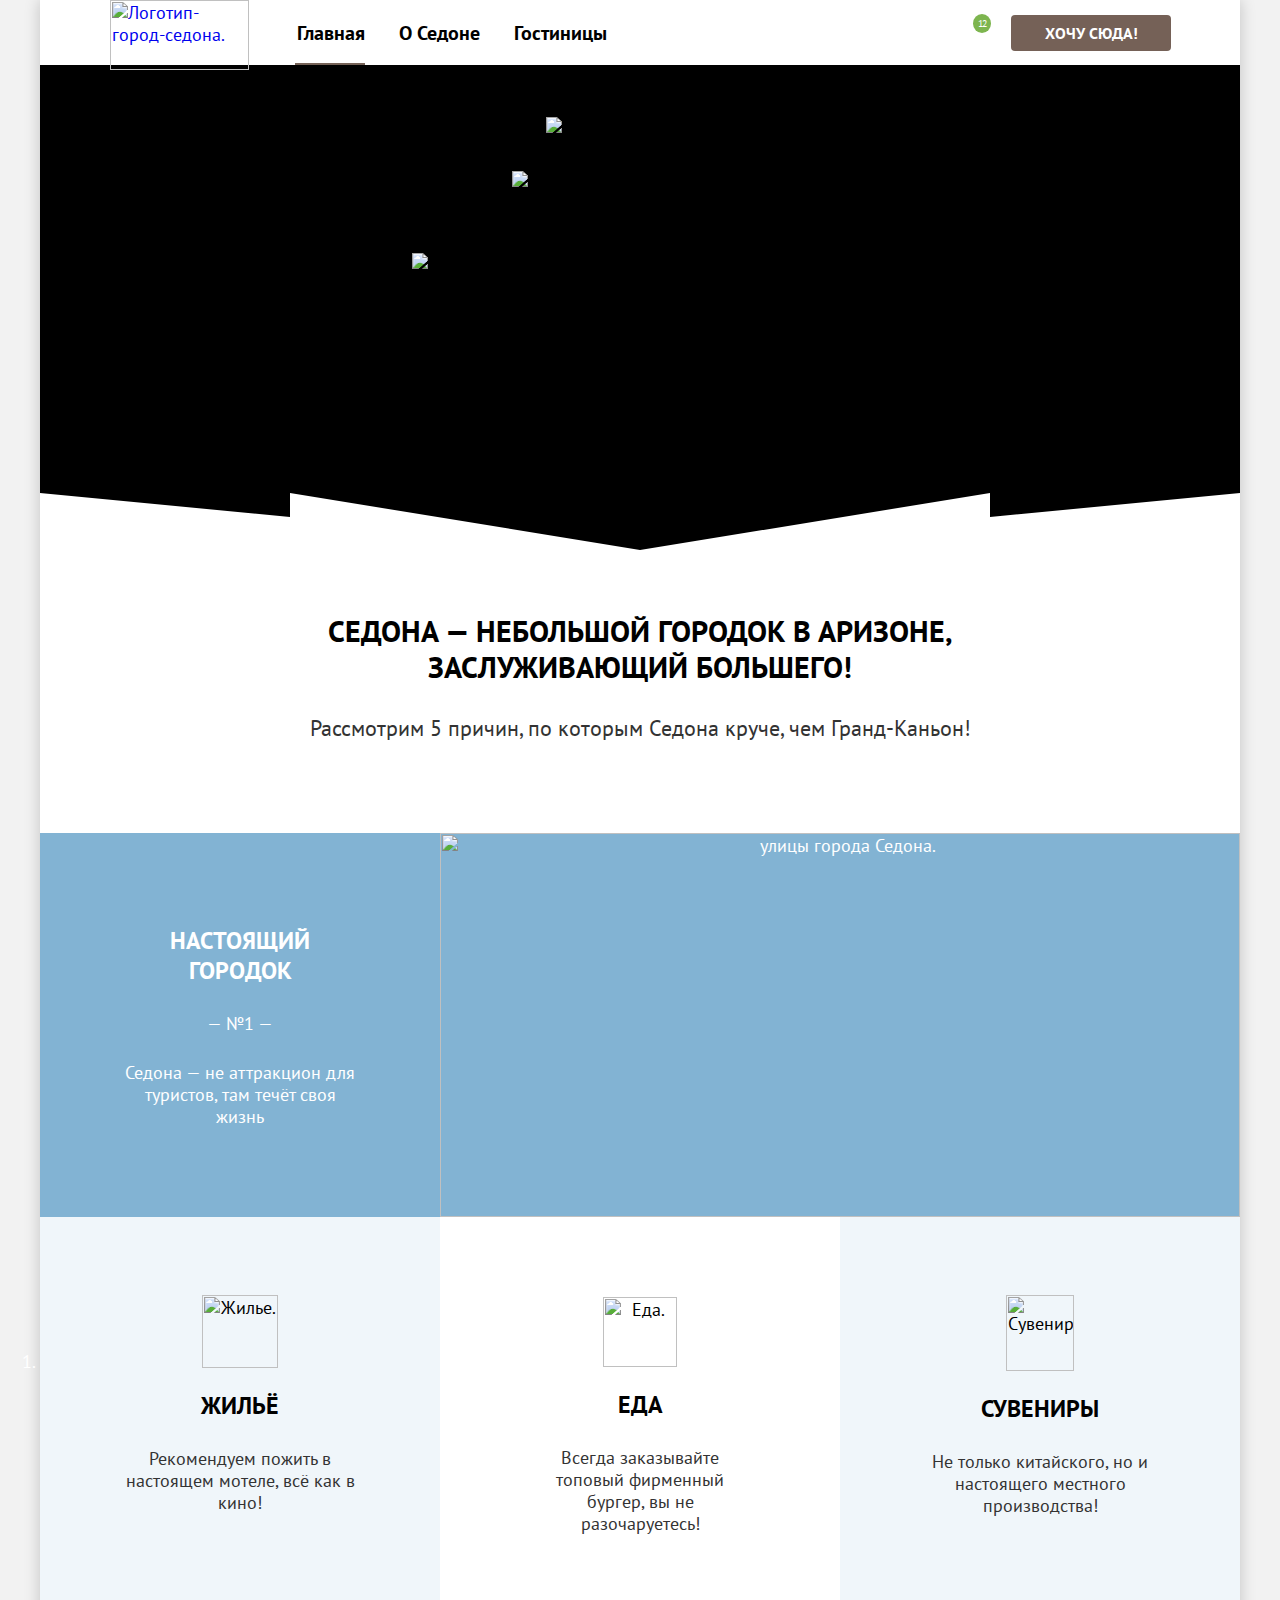
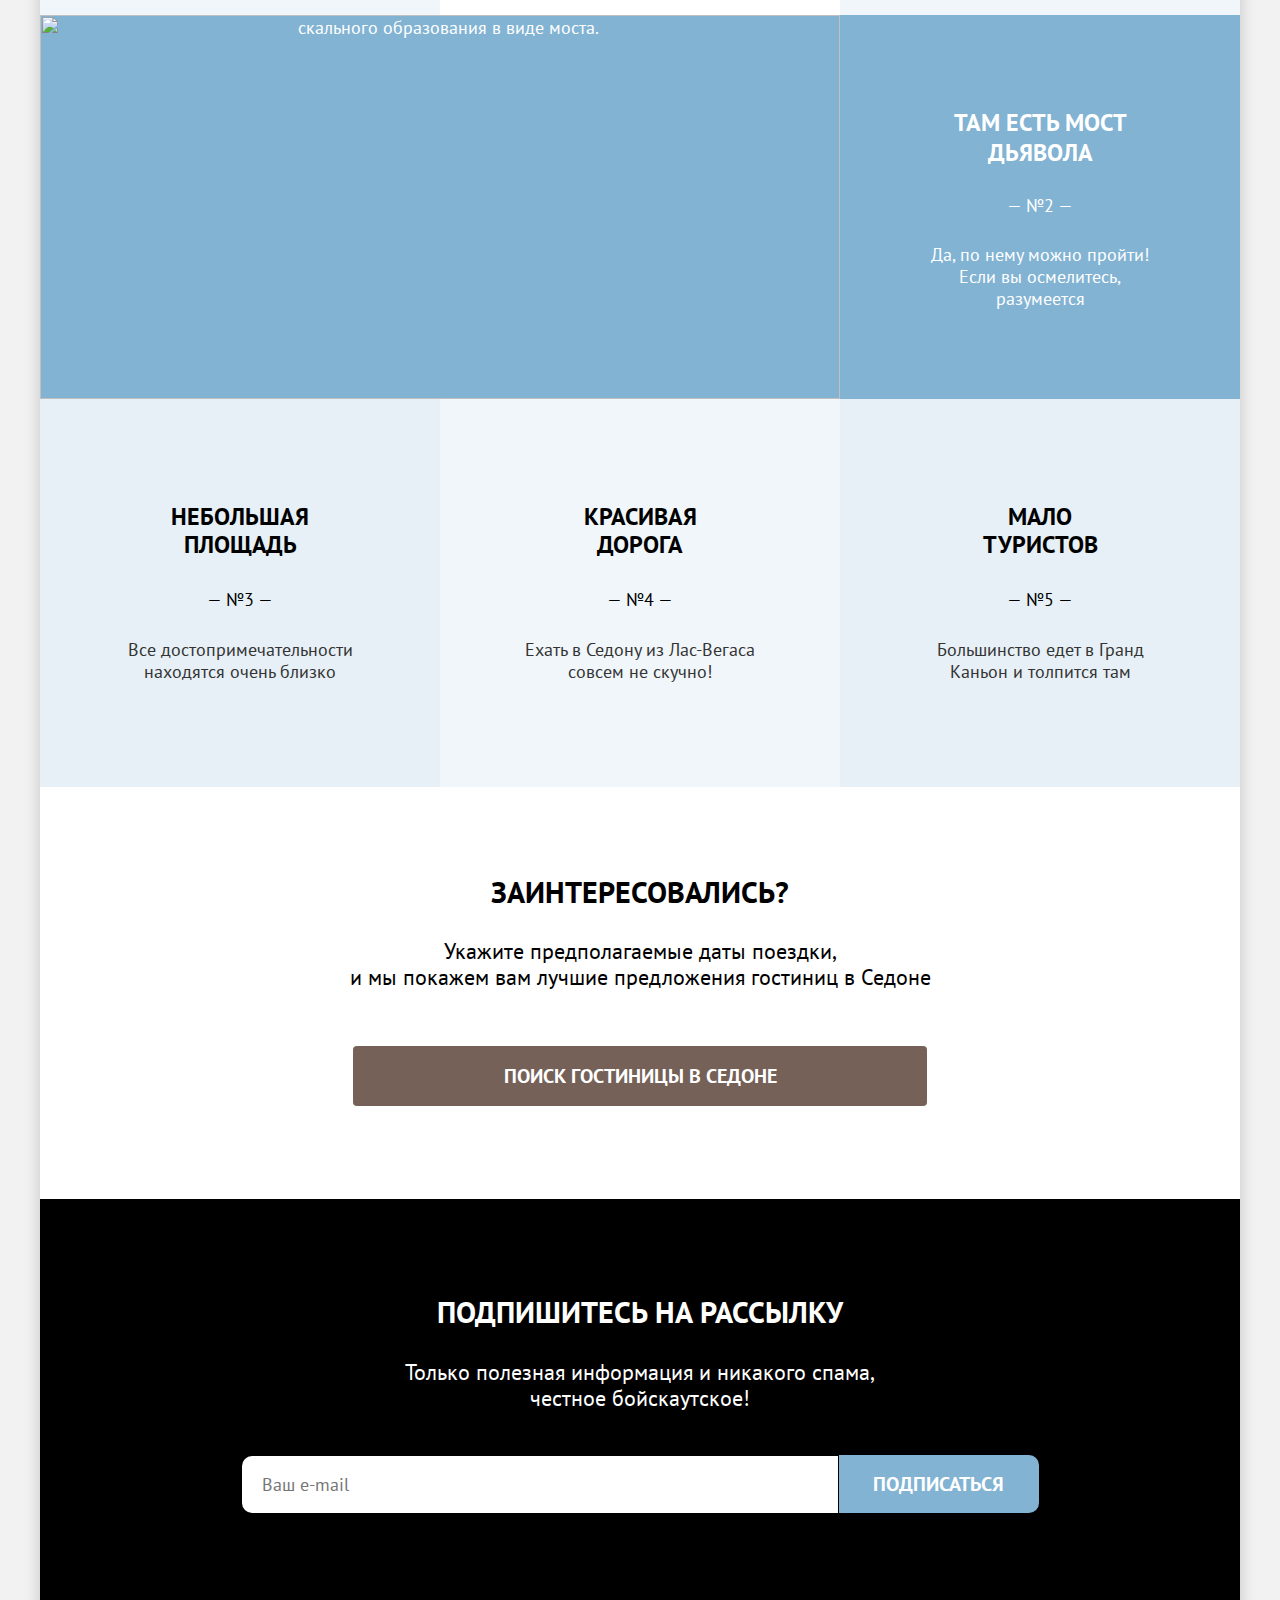
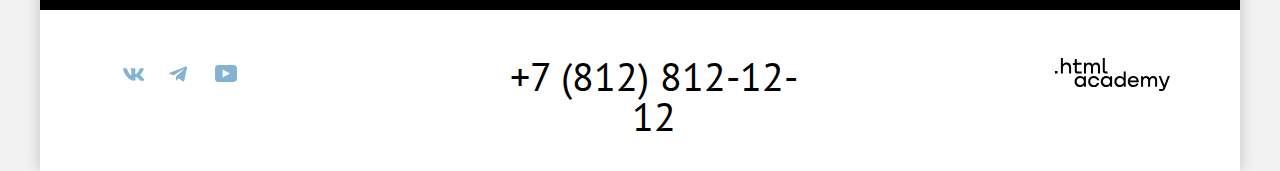
==== commit ab248f12: "Merge pull request #10 from Mirthl/master" ====
--- a/index.html
+++ b/index.html
@@ -5,7 +5,8 @@
   <meta charset="utf-8">
   <title>HTML Academy: Седона</title>
   <link rel="stylesheet" href="styles/styles.css">
-  <link rel="icon" href="../1934689-sedona-34/images/favico.ico/favicon.ico"> <!-- 32×32 -->
+  <link rel="icon" href="favicon.ico"> <!-- 32×32 -->
+  <link rel="icon" type="image/png" href="./images/favicon-32x32.png">
 </head>
 
 
@@ -23,7 +24,7 @@
             </span>
 
             <!--Лого-->
-            <img class="header-logo" src="images/header/logo.svg" title="Логотип-город-седона" width="139" height="70">
+            <img class="header-logo" src="images/header/logo.svg" title="Логотип-город-седона." width="139" height="70">
           </a>
         </div>
         <ul class="navigation-list">
@@ -38,12 +39,12 @@
           </li>
         </ul>
         <ul class="navigation-list navigation-user">
-          <li class="navigation-item">
+          <li class="navigation-item navigation-user-serch">
             <a class="navigation-link" href="#">
               <span class=" visually-hidden">Поиск</span>
             </a>
           </li>
-          <li class="navigation-item">
+          <li class="navigation-item navigation-user-favorite">
             <a class="navigation-link" href="#">
               <span class="link-favorite-amount">
                 12
@@ -91,15 +92,15 @@
               <span class="adventages-symbol">— №1 —</span>
               <p class="adventages-description">Седона — не аттракцион для туристов, там течёт своя жизнь</p>
             </div>
-            <img class="adventages-photo" src="images/main/Adventages-real-town.jpg" title="улицы города Седона"
-              width="800" height="386">
+            <img class="adventages-photo" src="images/main/adventages-real-town.jpg" title="улицы города Седона."
+              width="800" height="384">
           </li>
 
           <!--Особенности-->
           <li>
             <ul class="adventages-features-list">
               <li class="adventages-features-item">
-                <img class="features-icon" src="images/main/adventages-icon/housing.svg" title="Жилье" width="76"
+                <img class="features-icon" src="images/main/adventages-icon/housing.svg" title="Жилье." width="76"
                   height="73">
                 <h3 class="features-title">Жильё</h3>
                 <p class="features-description">Рекомендуем пожить в настоящем мотеле,
@@ -107,14 +108,14 @@
                 </p>
               </li>
               <li class="adventages-features-item">
-                <img class="features-icon" src="images/main/adventages-icon/food.svg" title="Еда" width="74"
+                <img class="features-icon" src="images/main/adventages-icon/food.svg" title="Еда." width="74"
                   height="70">
                 <h3 class="features-title">Еда</h3>
                 <p class="features-description">Всегда заказывайте
                   топовый фирменный бургер, вы не разочаруетесь!</p>
               </li>
               <li class="adventages-features-item">
-                <img class="features-icon" src="images/main/adventages-icon/souvenirs.svg" title="Сувениры" width="68"
+                <img class="features-icon" src="images/main/adventages-icon/souvenirs.svg" title="Сувениры." width="68"
                   height="76">
                 <h3 class="features-title">Сувениры</h3>
                 <p class="features-description">Не только китайского,
@@ -127,8 +128,8 @@
           <!--Приемущества-->
 
           <li class="adventages adventages-background">
-            <img class="adventages-photo" src="images/main/Adventages-devil's-bridge.jpg"
-              title="скального образования в виде моста" width="800" height="384">
+            <img class="adventages-photo" src="images/main/adventages-devil's-bridge.jpg"
+              title="скального образования в виде моста." width="800" height="384">
             <div class="adventages-text">
               <h3 class="adventages-title">Там есть
                 мост дьявола</h3>
@@ -161,10 +162,10 @@
 
       <!--Поиск гостиницы-->
 
-      <section class="Search-hotel">
-        <h2 class="Search-hotel-title">Заинтересовались?</h2>
-        <p class="Search-hotel-description">Укажите предполагаемые даты поездки,<br>
-          и мы покажем вам лучшие предложения гостиниц в Седоне</p>
+      <section class="search-hotel">
+        <h2 class="search-hotel-title">Заинтересовались?</h2>
+        <p class="search-hotel-description">Укажите предполагаемые даты поездки, <br>и мы покажем вам лучшие предложения
+          гостиниц в Седоне</p>
         <button class="button-hotel-search button">поиск гостиницы в седоне</button>
       </section>
 
@@ -254,13 +255,13 @@
           <p class="search-item">
             <label class="title-search" for="search-date-arrival">Дата заезда:</label>
             <input type="text" name="date-arrival" id="search-date-arrival" placeholder="Укажите дату"
-              value="1 сентября 2022">
+              value="1 сентября 2022" required>
           </p>
           <p class="error-date-arrival">Мы не можем отправить вас в прошлое</p>
           <p class="search-item">
             <label class="title-search" for="search-date-departure">Дата выезда:</label>
             <input type="text" name="date-departure" id="search-date-departure" placeholder="Укажите дату"
-              value="1 сентября 2022">
+              value="1 сентября 2022" required>
           </p>
           <p class="correct-date-arrival">На эти даты есть свободные номера. Пока есть.</p>
 
--- a/styles/styles.css
+++ b/styles/styles.css
@@ -135,7 +135,7 @@
   margin-right: auto;
 }
 
-.navigation-user .navigation-item:nth-child(1) .navigation-link {
+.navigation-user-serch .navigation-link {
   display: block;
   background-image: url("../images/header/search.svg");
   background-repeat: no-repeat;
@@ -143,7 +143,7 @@
   margin-right: 8px;
 }
 
-.navigation-user .navigation-item:nth-child(2) .navigation-link {
+.navigation-user-favorite .navigation-link {
   display: block;
   position: relative;
   background-image: url("../images/header/favorite.svg");
@@ -291,7 +291,7 @@
   height: 485px;
   color: #000000;
   background-image: url("../images/main/hero/index-background.jpg");
-  background-color: #ffffff;
+  background-color: #000000;
   background-size: 100% auto;
   background-repeat: no-repeat;
 }
@@ -353,7 +353,7 @@
   text-align: center;
   color: #333333;
   margin: 0;
-  padding-bottom: 90px;
+  padding-bottom: 93px;
 }
 
 /*Приемущества белый текст на голубом фоне*/
@@ -441,7 +441,7 @@
 
 .adventages-features-item {
   margin: 0;
-  padding: 80px 85px;
+  padding: 78px 85px;
 }
 
 .adventages-features-item:nth-child(2n) {
@@ -539,12 +539,11 @@
 
 /*Поиск гостиницы*/
 
-.Search-hotel {
+.search-hotel {
   width: 1200px;
-  height: 414px;
-}
-
-.Search-hotel-title {
+}
+
+.search-hotel-title {
   font-family: "PT Sans", sans-serif;
   font-style: normal;
   font-size: 30px;
@@ -553,12 +552,14 @@
   text-align: center;
   text-transform: uppercase;
   color: #000000;
+  background-color: #ffffff;
   margin: 0;
   padding-top: 87px;
   padding-bottom: 28px;
 }
 
-.Search-hotel-description {
+.search-hotel-description {
+  width: 592px;
   font-family: "PT Sans", sans-serif;
   font-style: normal;
   font-size: 22px;
@@ -566,7 +567,7 @@
   font-weight: 400;
   text-align: center;
   color: #000000;
-  margin: 0;
+  margin: 0 auto;
   padding-bottom: 56px;
 }
 
@@ -589,7 +590,7 @@
   background: #756157;
   border-radius: 4px;
   border: none;
-  margin-bottom: 90px;
+  margin-bottom: 93px;
   cursor: pointer;
 }
 
@@ -598,14 +599,13 @@
 .subscription {
   display: block;
   width: 1200px;
-  height: 411px;
   margin: 0 auto;
   color: #000000;
   background-image: url("../images/main/background.jpg");
-  background-color: #ffffff;
-  background-size: 100% auto;
+  background-color: #000000;
+  background-size: cover;
   background-repeat: no-repeat;
-  padding: 0;
+  padding: 70px 0 97px;
   margin: 0;
 }
 
@@ -618,9 +618,7 @@
   text-align: center;
   text-transform: uppercase;
   color: #ffffff;
-  padding-top: 94px;
-  padding-bottom: 28px;
-  margin: 0;
+  margin-bottom: 29px;
 }
 
 .subscription-description {
@@ -633,14 +631,13 @@
   text-align: center;
   color: #ffffff;
   margin: 0 auto;
-  padding-bottom: 46px;
+  margin-bottom: 44px;
 }
 
 .subscription-form {
   display: block;
   margin: 0 auto;
   text-align: center;
-  padding: 0;
 }
 
 .subscription-email {
@@ -654,7 +651,7 @@
   font-size: 18px;
   line-height: 21px;
   padding: 18px 20px 18px;
-  margin-right: -5px;
+  margin-right: -4px;
   border-radius: 10px 0px 0px 10px;
 }
 
@@ -672,7 +669,7 @@
   color: #ffffff;
   text-transform: uppercase;
   width: 200px;
-  height: 60px;
+  height: 58px;
   background-color: #82b3d3;
   border-radius: 0px 10px 10px 0px;
   border: none;
@@ -703,7 +700,48 @@
   cursor: default;
 }
 
-/*Подвал основной страницы*/
+/*Подвал*/
+
+.footer-social-item {
+  width: 22px;
+  height: 16px;
+  margin-right: 24px;
+}
+.footer-social-ico {
+  color: #83b3d3;
+}
+.footer-social-ico:hover {
+  color: #68a2ca;
+}
+
+.footer-social-ico:focus {
+  color: #68a2ca;
+  outline: none;
+}
+
+.footer-social-ico:active {
+  color: rgba(104, 162, 202, 0.3);
+}
+
+.footer-social-ico:disabled:hover {
+  background: #e5e5e5;
+  outline: none;
+  cursor: default;
+}
+.footer-social-item:nth-child(3n) {
+  margin-right: 0;
+}
+
+.footer-social-list {
+  display: -webkit-box;
+  display: -ms-flexbox;
+  display: flex;
+  -ms-flex-wrap: wrap;
+  flex-wrap: wrap;
+  padding: 0;
+  margin: 0;
+  list-style-type: none;
+}
 
 .footer-container {
   display: -webkit-box;
@@ -716,7 +754,7 @@
 .footer-social {
   width: 198px;
   padding-top: 55px;
-  padding-left: 88px;
+  padding-left: 83px;
   padding-bottom: 48px;
 }
 
@@ -735,7 +773,7 @@
   color: #000000;
   text-decoration: none;
   width: 331px;
-  padding-top: 44px;
+  padding-top: 46px;
   padding-bottom: 35px;
 }
 .footer-contacts-phone:hover {
@@ -757,7 +795,7 @@
   margin-left: auto;
   padding-top: 48px;
   padding-bottom: 38px;
-  padding-right: 75px;
+  padding-right: 79px;
   color: #000000;
 }
 
@@ -1243,13 +1281,13 @@
 .filter-background {
   flex-wrap: wrap;
   width: 1200px;
-  min-height: 403px;
   margin: 0 auto;
   color: #000000;
   background-image: url("../images/catalog/filtres/filtr-catalog.jpg");
-  background-color: #ffffff;
+  background-color: #000000;
   background-size: cover;
   background-repeat: no-repeat;
+  padding: 35px 0 63px;
 }
 
 /*Фильтр каталога*/
@@ -1277,7 +1315,6 @@
   color: #ffffff;
   margin: 0;
   padding: 0;
-  padding-top: 35px;
   margin-left: 70px;
   margin-bottom: 10px;
 }
@@ -1316,7 +1353,7 @@
   content: none;
 }
 
-.Home-ico {
+.home-ico {
   cursor: pointer;
 }
 
@@ -1702,9 +1739,8 @@
   text-transform: uppercase;
   color: #ffffff;
   background-color: #82b3d3;
-  height: 48px;
   border-radius: 4px;
-  padding: 11px 15px;
+  padding: 13px 0 13px;
   margin-top: 60px;
   margin-bottom: -4px;
   margin-left: -4px;
@@ -1737,7 +1773,7 @@
   width: 160px;
   padding: 5px 30px;
   border: 0;
-  margin-top: 15px;
+  margin-top: 17px;
   /*прозрачный фон кнопки для "Сбросить"*/
   background-color: rgba(28, 28, 28, 0);
   font-family: "PT Sans", sans-serif;
@@ -1900,7 +1936,7 @@
   grid-template-columns: repeat(3, 340px);
   padding: 0;
   margin: 0;
-  margin-bottom: 82px;
+  margin-bottom: 85px;
   margin-left: 92px;
   -webkit-column-gap: 18px;
   -moz-column-gap: 18px;
@@ -2043,7 +2079,7 @@
 }
 .hotel-one-stars {
   grid-column: -3 /-2;
-  background-image: url("../images/catalog/hotel-cards/Stars-Rating.svg");
+  background-image: url("../images/catalog/hotel-cards/stars-rating.svg");
   background-size: 18px;
   background-repeat: space;
   width: 35px;
@@ -2053,7 +2089,7 @@
 }
 .hotel-two-stars {
   grid-column: -3 /-2;
-  background-image: url("../images/catalog/hotel-cards/Stars-Rating.svg");
+  background-image: url("../images/catalog/hotel-cards/stars-rating.svg");
   background-size: 18px;
   background-repeat: space;
   width: 42px;
@@ -2063,7 +2099,7 @@
 }
 .hotel-three-stars {
   grid-column: -3 /-2;
-  background-image: url("../images/catalog/hotel-cards/Stars-Rating.svg");
+  background-image: url("../images/catalog/hotel-cards/stars-rating.svg");
   background-size: 18px;
   background-repeat: space;
   width: 66px;
@@ -2073,7 +2109,7 @@
 }
 .hotel-four-stars {
   grid-column: -3 /-2;
-  background-image: url("../images/catalog/hotel-cards/Stars-Rating.svg");
+  background-image: url("../images/catalog/hotel-cards/stars-rating.svg");
   background-size: 18px;
   background-repeat: space;
   width: 89px;
@@ -2083,7 +2119,7 @@
 }
 .hotel-five-stars {
   grid-column: -3 /-2;
-  background-image: url("../images/catalog/hotel-cards/Stars-Rating.svg");
+  background-image: url("../images/catalog/hotel-cards/stars-rating.svg");
   background-size: 18px;
   background-repeat: space;
   width: 35px;
@@ -2256,14 +2292,12 @@
 .inner-subscription {
   display: block;
   width: 1200px;
-  height: 411px;
   margin: 0 auto;
   color: #000000;
   background-color: #ffffff;
-  background-size: 100% auto;
+  background-size: cover;
   background-repeat: no-repeat;
-  padding: 0;
-  margin: 0;
+  padding: 70px 0 94px;
 }
 
 .inner-subscription-title {
@@ -2275,14 +2309,11 @@
   text-align: center;
   text-transform: uppercase;
   color: #000000;
-  margin: 0;
-  padding-top: 94px;
-  padding-bottom: 30px;
+  margin-bottom: 29px;
 }
 
 .inner-subscription-description {
   width: 475px;
-  height: 52px;
   font-family: "PT Sans", sans-serif;
   font-style: normal;
   font-size: 22px;
@@ -2291,7 +2322,7 @@
   text-align: center;
   color: #000000;
   margin: 0 auto;
-  padding-bottom: 46px;
+  margin-bottom: 46px;
 }
 
 .inner-subscription-form {
@@ -2300,8 +2331,6 @@
   text-align: center;
   -ms-flex-line-pack: center;
   align-content: center;
-
-  padding: 0;
 }
 
 .inner-subscription-email {
@@ -2323,45 +2352,3 @@
 .inner-subscription-form input:focus {
   box-shadow: 0px 0px 0px 2px #81b3d2;
 }
-/*Подвал*/
-
-.footer-social-item {
-  width: 22px;
-  height: 16px;
-  margin-right: 23px;
-}
-.footer-social-ico {
-  color: #83b3d3;
-}
-.footer-social-ico:hover {
-  color: #68a2ca;
-}
-
-.footer-social-ico:focus {
-  color: #68a2ca;
-  outline: none;
-}
-
-.footer-social-ico:active {
-  color: rgba(104, 162, 202, 0.3);
-}
-
-.footer-social-ico:disabled:hover {
-  background: #e5e5e5;
-  outline: none;
-  cursor: default;
-}
-.footer-social-item:nth-child(3n) {
-  margin-right: 0;
-}
-
-.footer-social-list {
-  display: -webkit-box;
-  display: -ms-flexbox;
-  display: flex;
-  -ms-flex-wrap: wrap;
-  flex-wrap: wrap;
-  padding: 0;
-  margin: 0;
-  list-style-type: none;
-}
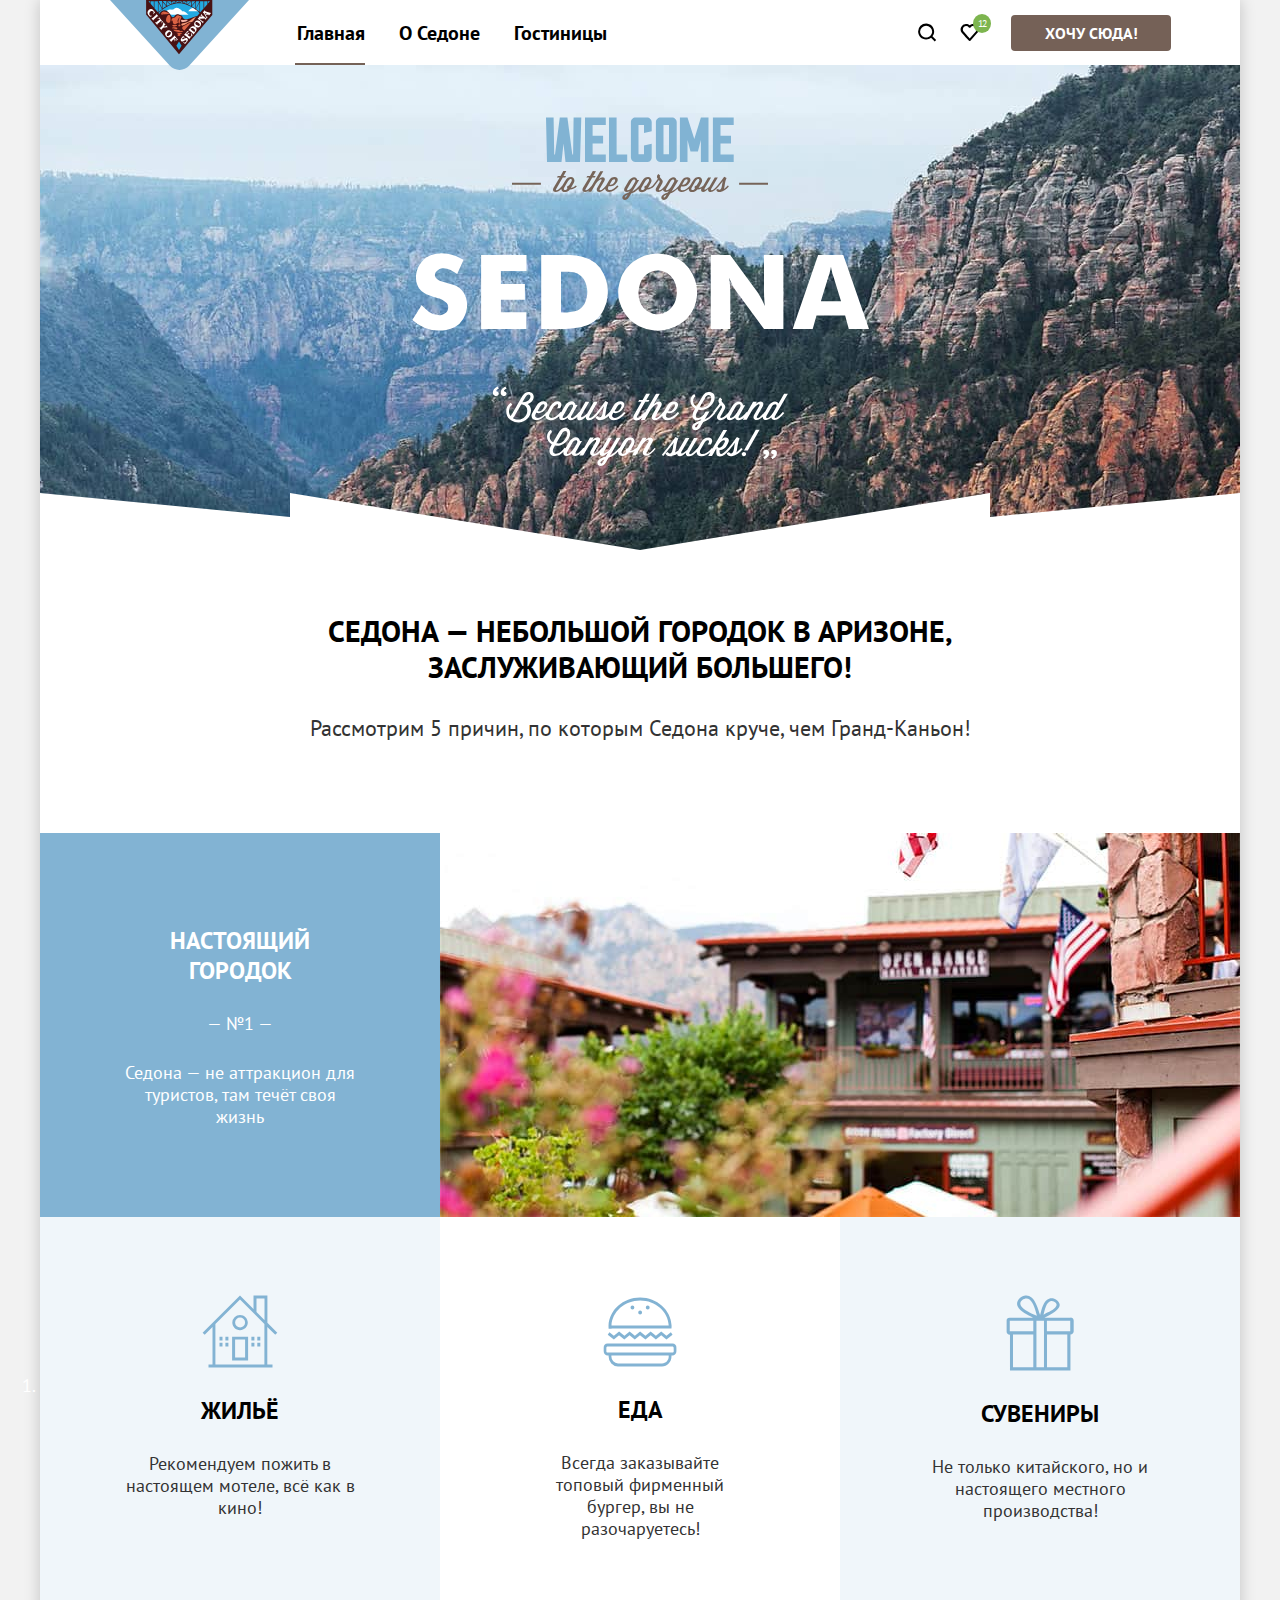
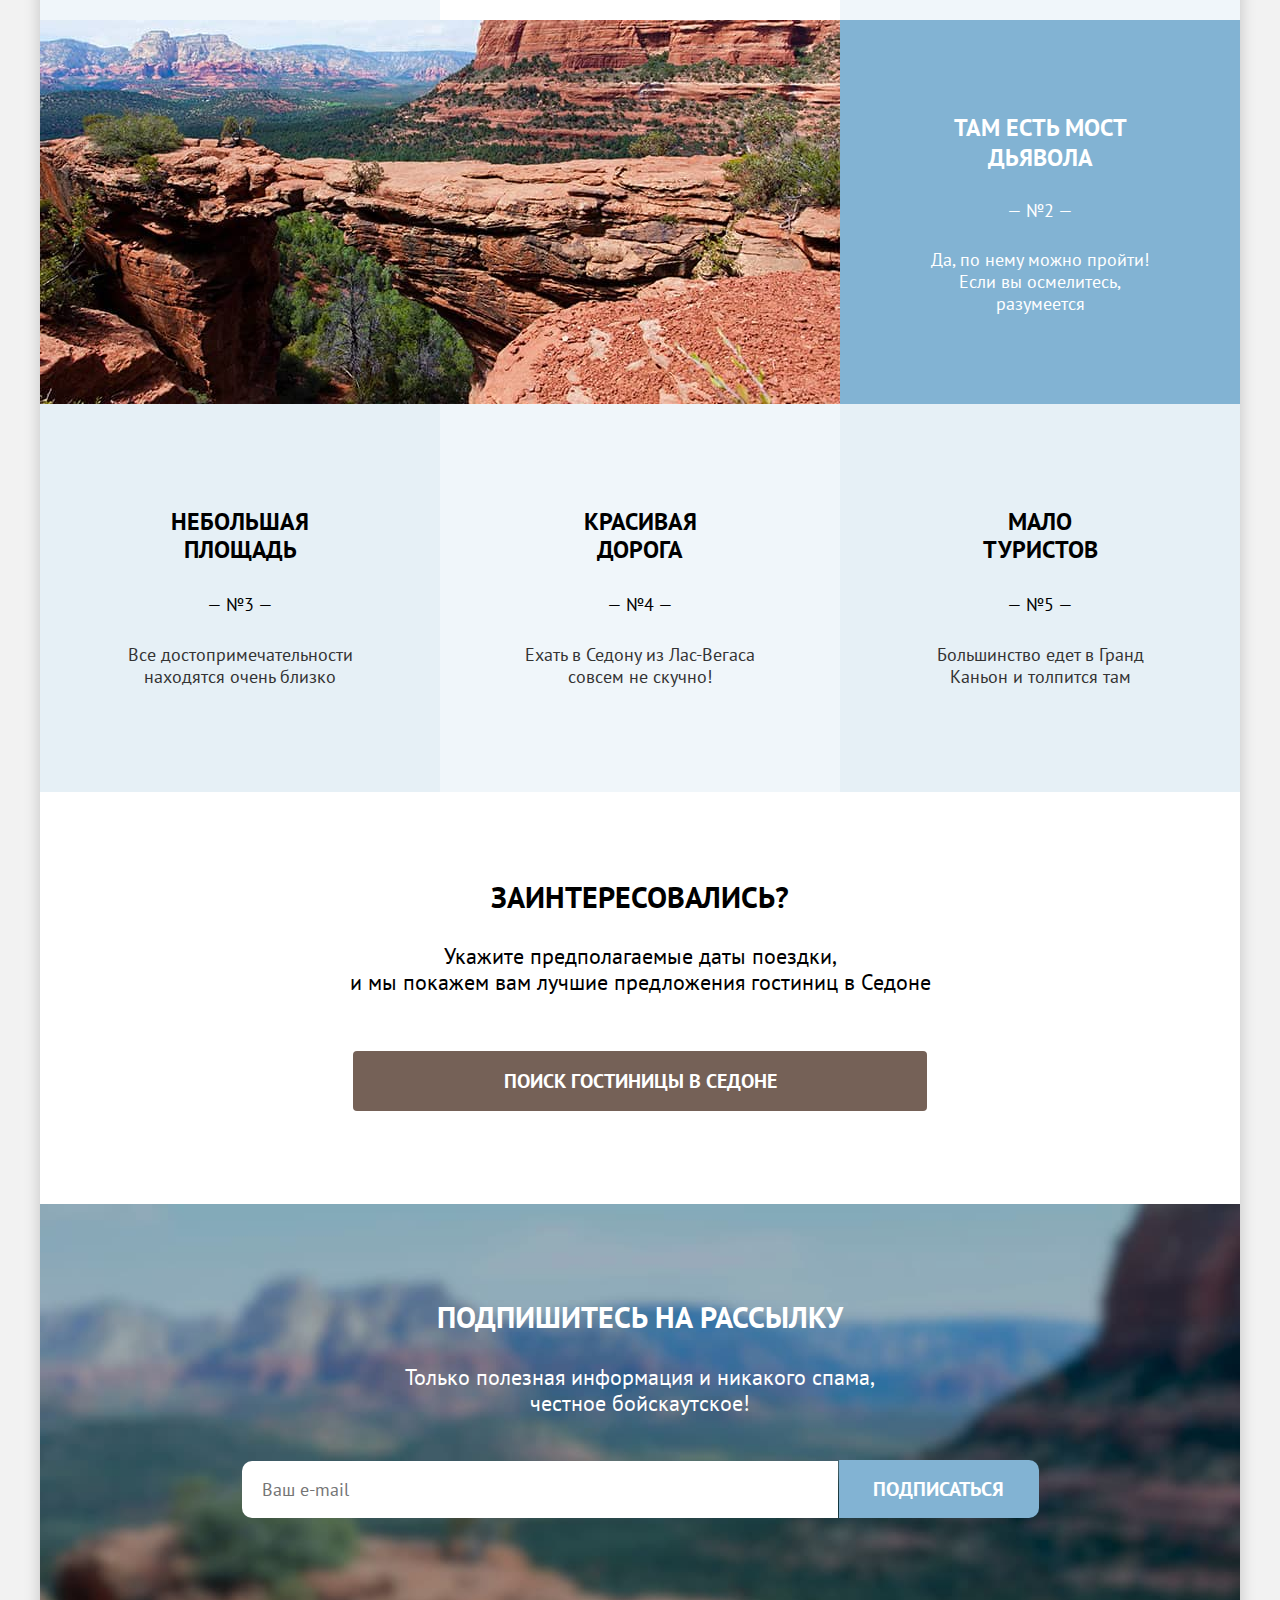
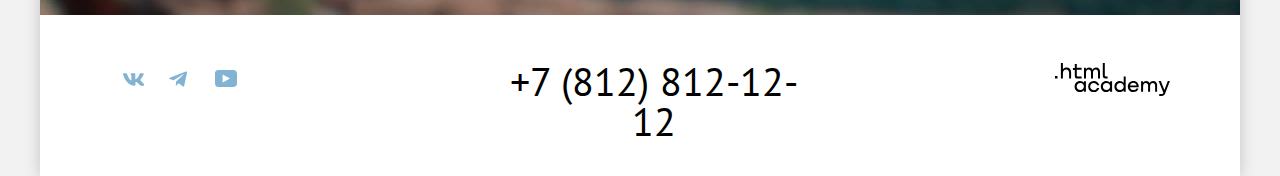
==== commit 3783e24d: "Merge pull request #11 from Mirthl/master" ====
--- a/index.html
+++ b/index.html
@@ -72,8 +72,8 @@
 
         <h1 class="visually-hidden">Город Седона</h1>
 
-        <img class="main-welcome" src="images/main/hero/welcome.svg" alt="Welcome" width="188" height="46">
-        <img class="main-to-the-gorgeus" src="images/main/hero/gorgeous.svg" alt="to-the-gorgeus" width="256"
+        <img class="main-welcome" src="images/main/hero/welcome.svg" alt="Welcome." width="188" height="46">
+        <img class="main-to-the-gorgeus" src="images/main/hero/gorgeous.svg" alt="to-the-gorgeus." width="256"
           height="29">
         <img class="main-sedona" src="images/main/hero/sedona.svg" alt="sedona-becouse-the-grand-canyon-sucks!"
           width="457" height="213">
@@ -312,4 +312,4 @@
 </body>
 
 
-</html>
+</html>